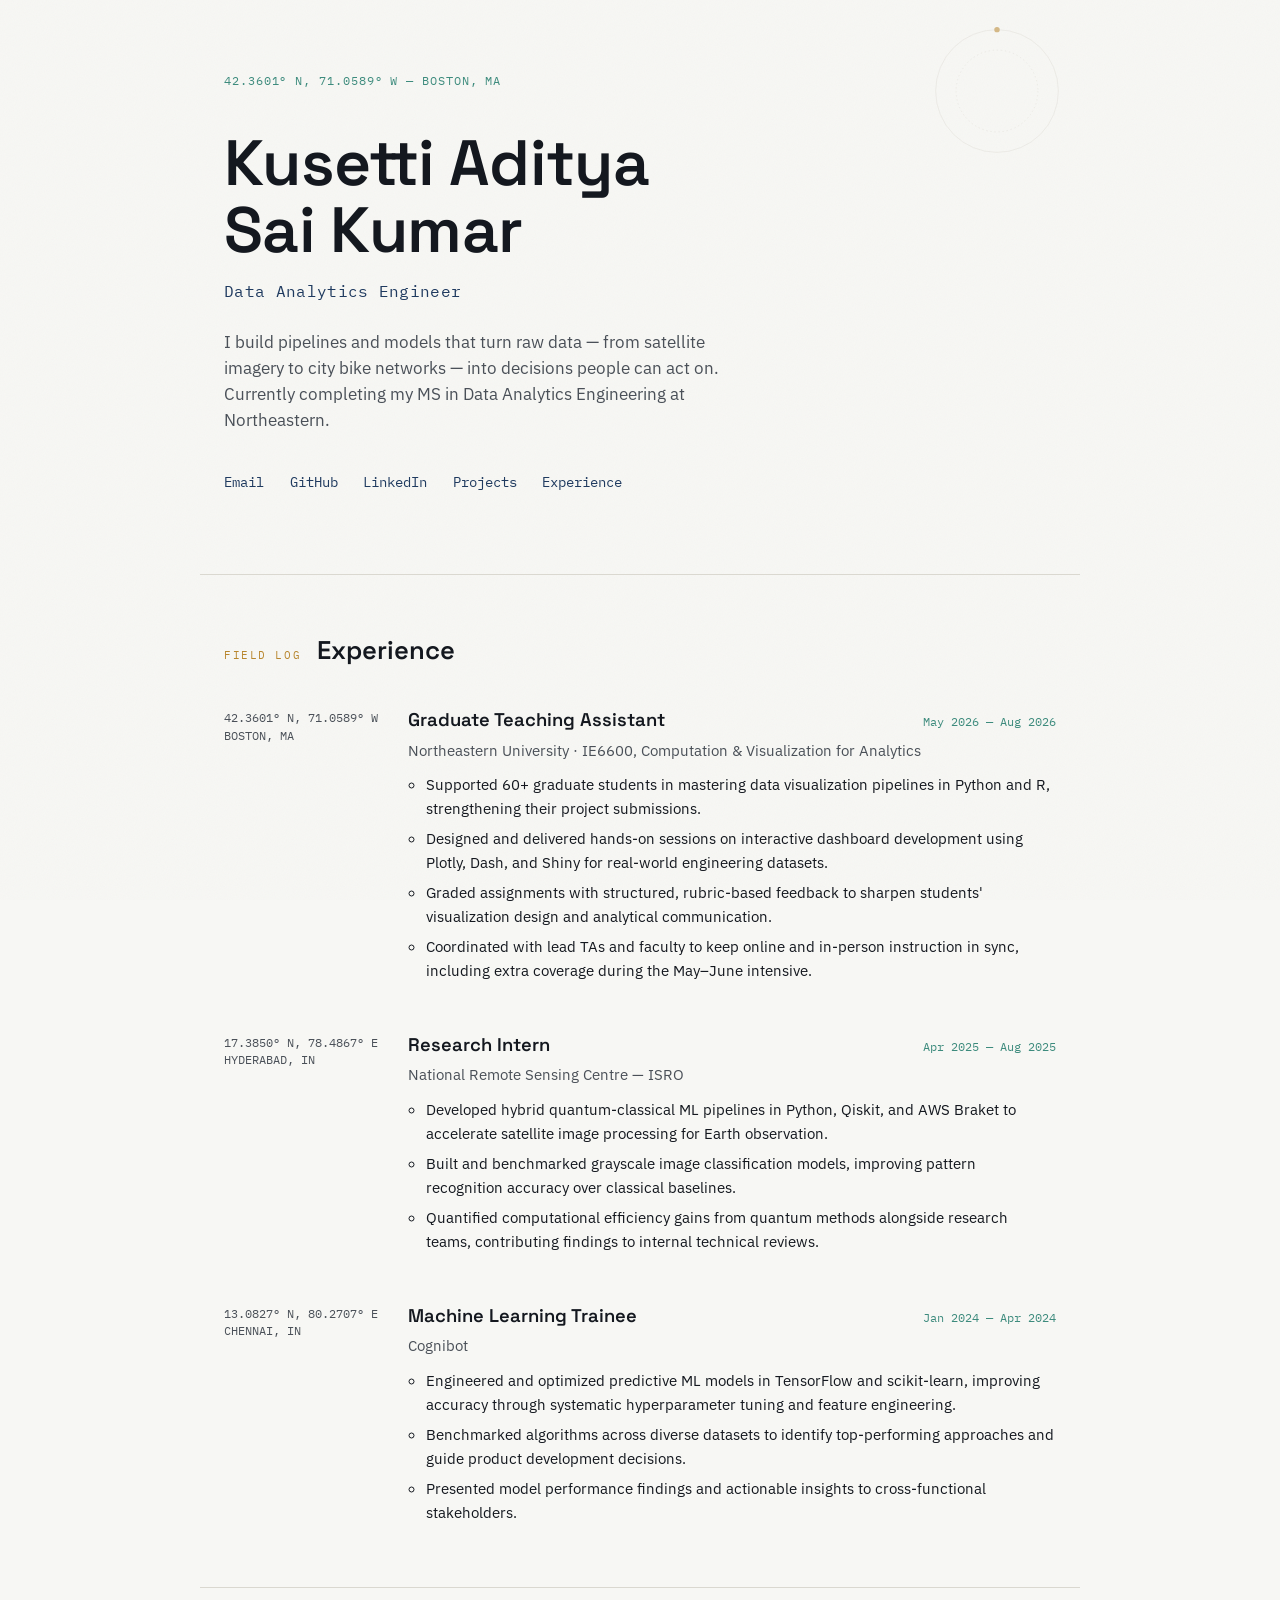
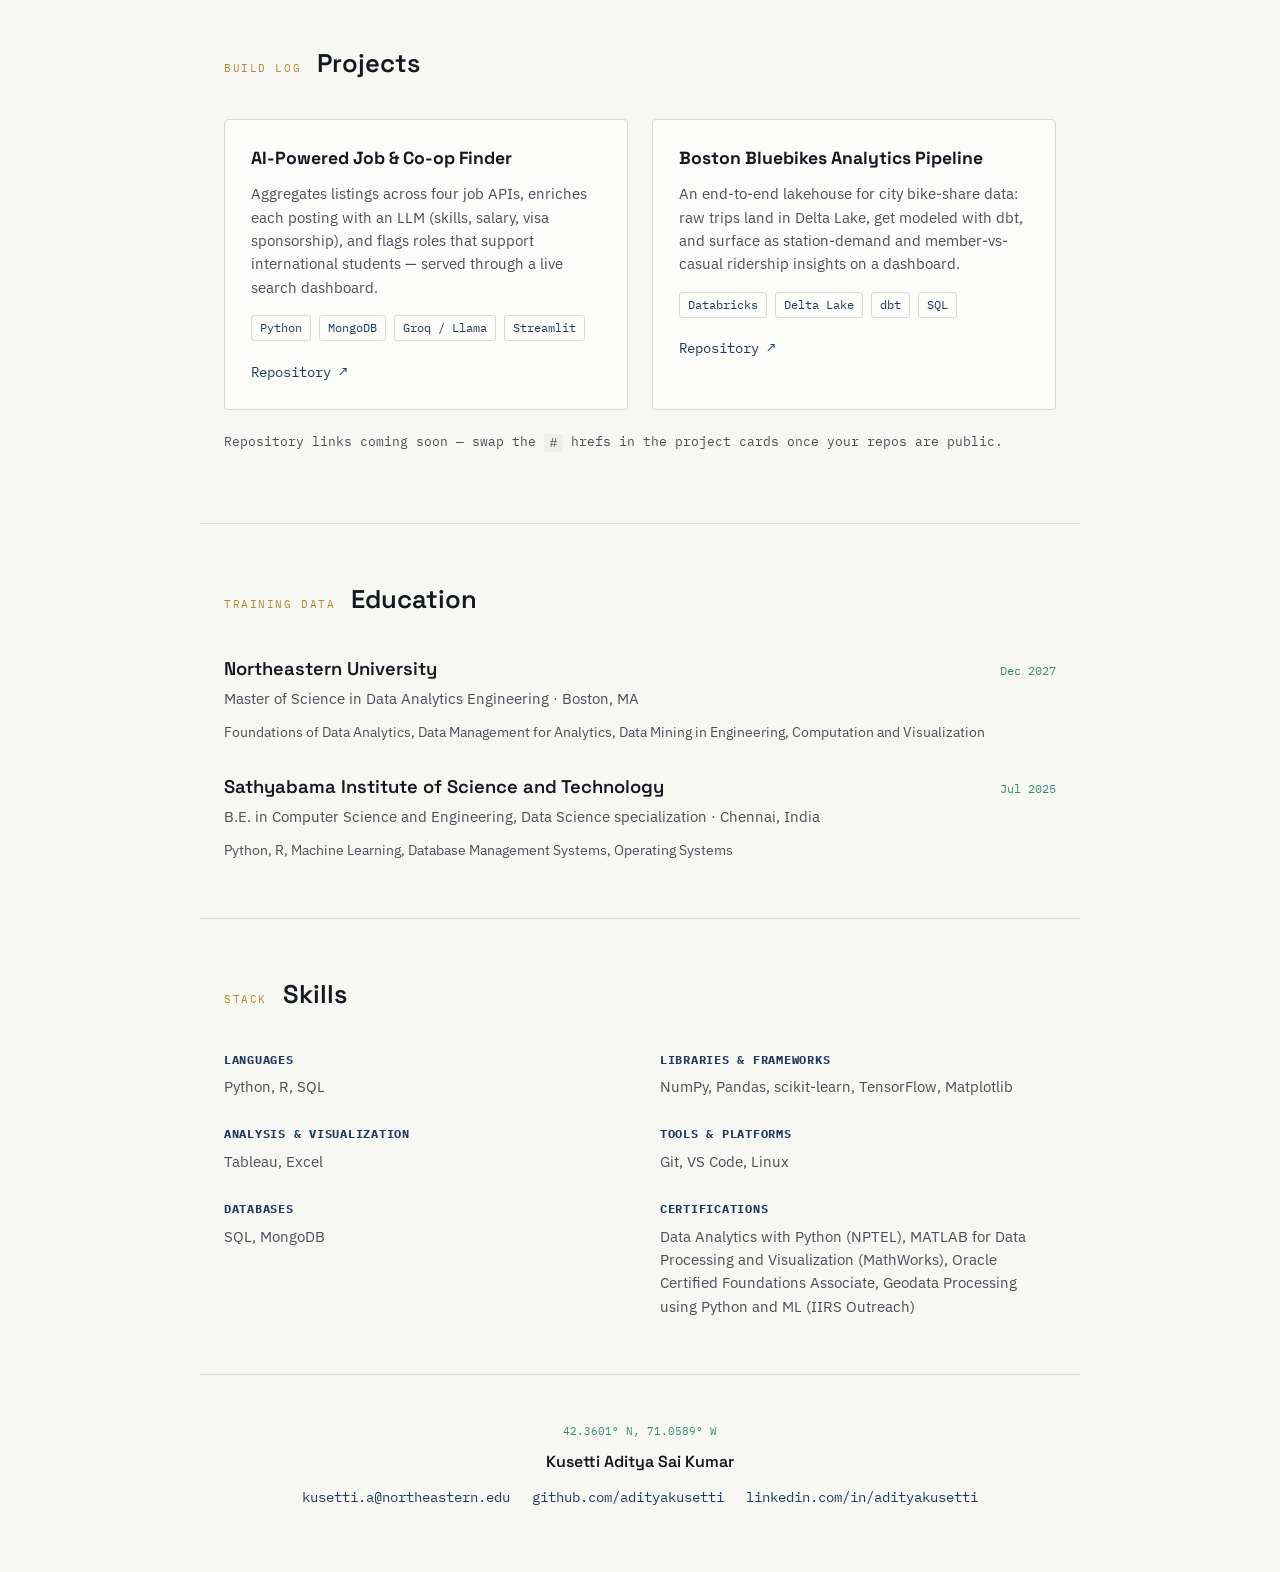
==== index.html @ 2a580f8a "Add files via upload" ====
<!DOCTYPE html>
<html lang="en">
<head>
<meta charset="UTF-8">
<meta name="viewport" content="width=device-width, initial-scale=1.0">
<title>Kusetti Aditya Sai Kumar — Data Analytics Engineer</title>
<meta name="description" content="Portfolio of Kusetti Aditya Sai Kumar, Data Analytics Engineer — projects, experience, and skills.">

<!-- Favicon -->
<link rel="icon" type="image/png" href="favicon.png">
<link rel="icon" href="favicon.ico" sizes="any">

<!-- Social preview (LinkedIn, Slack, iMessage, etc.) -->
<meta property="og:type" content="website">
<meta property="og:title" content="Kusetti Aditya Sai Kumar — Data Analytics Engineer">
<meta property="og:description" content="Portfolio — projects, experience, and skills in data analytics engineering.">
<meta property="og:image" content="https://kusettiaditya.me/og-image.png">
<meta property="og:url" content="https://kusettiaditya.me/">
<meta name="twitter:card" content="summary_large_image">
<meta name="twitter:title" content="Kusetti Aditya Sai Kumar — Data Analytics Engineer">
<meta name="twitter:description" content="Portfolio — projects, experience, and skills in data analytics engineering.">
<meta name="twitter:image" content="https://kusettiaditya.me/og-image.png">

<link rel="preconnect" href="https://fonts.googleapis.com">
<link rel="preconnect" href="https://fonts.gstatic.com" crossorigin>
<link href="https://fonts.googleapis.com/css2?family=Space+Grotesk:wght@400;500;600;700&family=IBM+Plex+Sans:wght@400;500;600&family=IBM+Plex+Mono:wght@400;500&display=swap" rel="stylesheet">
<link rel="stylesheet" href="style.css">
</head>
<body>

<div class="grain"></div>

<header class="hero">
  <div class="hero-coord">42.3601° N, 71.0589° W — BOSTON, MA</div>
  <svg class="orbit" viewBox="0 0 220 220" aria-hidden="true">
    <circle class="orbit-ring" cx="110" cy="110" r="90"></circle>
    <circle class="orbit-ring orbit-ring--inner" cx="110" cy="110" r="60"></circle>
    <circle class="orbit-dot" cx="110" cy="20" r="4"></circle>
  </svg>
  <h1 class="hero-name">Kusetti Aditya<br>Sai Kumar</h1>
  <p class="hero-role">Data Analytics Engineer</p>
  <p class="hero-bio">I build pipelines and models that turn raw data — from satellite imagery to city bike networks — into decisions people can act on. Currently completing my MS in Data Analytics Engineering at Northeastern.</p>
  <nav class="hero-links">
    <a href="mailto:kusetti.a@northeastern.edu">Email</a>
    <a href="https://github.com/adityakusetti" target="_blank" rel="noopener">GitHub</a>
    <a href="https://www.linkedin.com/in/adityakusetti/" target="_blank" rel="noopener">LinkedIn</a>
    <a href="#projects">Projects</a>
    <a href="#experience">Experience</a>
  </nav>
</header>

<main>

  <section id="experience" class="section">
    <div class="section-head">
      <span class="section-eyebrow">FIELD LOG</span>
      <h2 class="section-title">Experience</h2>
    </div>

    <ol class="timeline">

      <li class="entry">
        <div class="entry-coord">42.3601° N, 71.0589° W<br>BOSTON, MA</div>
        <div class="entry-body">
          <div class="entry-top">
            <h3>Graduate Teaching Assistant</h3>
            <span class="entry-date">May 2026 — Aug 2026</span>
          </div>
          <p class="entry-org">Northeastern University · IE6600, Computation &amp; Visualization for Analytics</p>
          <ul>
            <li>Supported 60+ graduate students in mastering data visualization pipelines in Python and R, strengthening their project submissions.</li>
            <li>Designed and delivered hands-on sessions on interactive dashboard development using Plotly, Dash, and Shiny for real-world engineering datasets.</li>
            <li>Graded assignments with structured, rubric-based feedback to sharpen students' visualization design and analytical communication.</li>
            <li>Coordinated with lead TAs and faculty to keep online and in-person instruction in sync, including extra coverage during the May–June intensive.</li>
          </ul>
        </div>
      </li>

      <li class="entry">
        <div class="entry-coord">17.3850° N, 78.4867° E<br>HYDERABAD, IN</div>
        <div class="entry-body">
          <div class="entry-top">
            <h3>Research Intern</h3>
            <span class="entry-date">Apr 2025 — Aug 2025</span>
          </div>
          <p class="entry-org">National Remote Sensing Centre — ISRO</p>
          <ul>
            <li>Developed hybrid quantum-classical ML pipelines in Python, Qiskit, and AWS Braket to accelerate satellite image processing for Earth observation.</li>
            <li>Built and benchmarked grayscale image classification models, improving pattern recognition accuracy over classical baselines.</li>
            <li>Quantified computational efficiency gains from quantum methods alongside research teams, contributing findings to internal technical reviews.</li>
          </ul>
        </div>
      </li>

      <li class="entry">
        <div class="entry-coord">13.0827° N, 80.2707° E<br>CHENNAI, IN</div>
        <div class="entry-body">
          <div class="entry-top">
            <h3>Machine Learning Trainee</h3>
            <span class="entry-date">Jan 2024 — Apr 2024</span>
          </div>
          <p class="entry-org">Cognibot</p>
          <ul>
            <li>Engineered and optimized predictive ML models in TensorFlow and scikit-learn, improving accuracy through systematic hyperparameter tuning and feature engineering.</li>
            <li>Benchmarked algorithms across diverse datasets to identify top-performing approaches and guide product development decisions.</li>
            <li>Presented model performance findings and actionable insights to cross-functional stakeholders.</li>
          </ul>
        </div>
      </li>

    </ol>
  </section>

  <section id="projects" class="section">
    <div class="section-head">
      <span class="section-eyebrow">BUILD LOG</span>
      <h2 class="section-title">Projects</h2>
    </div>

    <div class="project-grid">

      <article class="project-card">
        <h3>AI-Powered Job &amp; Co-op Finder</h3>
        <p>Aggregates listings across four job APIs, enriches each posting with an LLM (skills, salary, visa sponsorship), and flags roles that support international students — served through a live search dashboard.</p>
        <ul class="tech-list">
          <li>Python</li><li>MongoDB</li><li>Groq / Llama</li><li>Streamlit</li>
        </ul>
        <div class="project-links">
          <a href="#" class="project-link">Repository ↗</a>
        </div>
      </article>

      <article class="project-card">
        <h3>Boston Bluebikes Analytics Pipeline</h3>
        <p>An end-to-end lakehouse for city bike-share data: raw trips land in Delta Lake, get modeled with dbt, and surface as station-demand and member-vs-casual ridership insights on a dashboard.</p>
        <ul class="tech-list">
          <li>Databricks</li><li>Delta Lake</li><li>dbt</li><li>SQL</li>
        </ul>
        <div class="project-links">
          <a href="#" class="project-link">Repository ↗</a>
        </div>
      </article>

    </div>
    <p class="project-note">Repository links coming soon — swap the <code>#</code> hrefs in the project cards once your repos are public.</p>
  </section>

  <section id="education" class="section">
    <div class="section-head">
      <span class="section-eyebrow">TRAINING DATA</span>
      <h2 class="section-title">Education</h2>
    </div>

    <ul class="edu-list">
      <li class="edu-entry">
        <div class="entry-top">
          <h3>Northeastern University</h3>
          <span class="entry-date">Dec 2027</span>
        </div>
        <p class="entry-org">Master of Science in Data Analytics Engineering · Boston, MA</p>
        <p class="edu-courses">Foundations of Data Analytics, Data Management for Analytics, Data Mining in Engineering, Computation and Visualization</p>
      </li>
      <li class="edu-entry">
        <div class="entry-top">
          <h3>Sathyabama Institute of Science and Technology</h3>
          <span class="entry-date">Jul 2025</span>
        </div>
        <p class="entry-org">B.E. in Computer Science and Engineering, Data Science specialization · Chennai, India</p>
        <p class="edu-courses">Python, R, Machine Learning, Database Management Systems, Operating Systems</p>
      </li>
    </ul>
  </section>

  <section id="skills" class="section">
    <div class="section-head">
      <span class="section-eyebrow">STACK</span>
      <h2 class="section-title">Skills</h2>
    </div>

    <div class="skill-groups">
      <div class="skill-group">
        <h3>Languages</h3>
        <p>Python, R, SQL</p>
      </div>
      <div class="skill-group">
        <h3>Libraries &amp; Frameworks</h3>
        <p>NumPy, Pandas, scikit-learn, TensorFlow, Matplotlib</p>
      </div>
      <div class="skill-group">
        <h3>Analysis &amp; Visualization</h3>
        <p>Tableau, Excel</p>
      </div>
      <div class="skill-group">
        <h3>Tools &amp; Platforms</h3>
        <p>Git, VS Code, Linux</p>
      </div>
      <div class="skill-group">
        <h3>Databases</h3>
        <p>SQL, MongoDB</p>
      </div>
      <div class="skill-group">
        <h3>Certifications</h3>
        <p>Data Analytics with Python (NPTEL), MATLAB for Data Processing and Visualization (MathWorks), Oracle Certified Foundations Associate, Geodata Processing using Python and ML (IIRS Outreach)</p>
      </div>
    </div>
  </section>

</main>

<footer class="footer">
  <div class="footer-coord">42.3601° N, 71.0589° W</div>
  <p>Kusetti Aditya Sai Kumar</p>
  <nav class="footer-links">
    <a href="mailto:kusetti.a@northeastern.edu">kusetti.a@northeastern.edu</a>
    <a href="https://github.com/adityakusetti" target="_blank" rel="noopener">github.com/adityakusetti</a>
    <a href="https://www.linkedin.com/in/adityakusetti/" target="_blank" rel="noopener">linkedin.com/in/adityakusetti</a>
  </nav>
</footer>

<script src="script.js"></script>
</body>
</html>
---- style.css ----
:root {
  --paper: #F7F7F4;
  --ink: #14181F;
  --ink-soft: #4A5058;
  --navy: #1F3A5F;
  --signal: #3D8B7D;
  --line: #DAD8D0;
  --marker: #B8862E;
  --max-w: 880px;

  --font-display: 'Space Grotesk', sans-serif;
  --font-body: 'IBM Plex Sans', sans-serif;
  --font-mono: 'IBM Plex Mono', monospace;
}

* { box-sizing: border-box; }

html {
  scroll-behavior: smooth;
}

@media (prefers-reduced-motion: reduce) {
  html { scroll-behavior: auto; }
  *, *::before, *::after {
    animation-duration: 0.001ms !important;
    animation-iteration-count: 1 !important;
    transition-duration: 0.001ms !important;
  }
}

body {
  margin: 0;
  background: var(--paper);
  color: var(--ink);
  font-family: var(--font-body);
  line-height: 1.55;
  -webkit-font-smoothing: antialiased;
}

a {
  color: var(--navy);
  text-decoration: none;
  border-bottom: 1px solid transparent;
  transition: border-color 0.2s ease, color 0.2s ease;
}
a:hover, a:focus-visible {
  border-color: currentColor;
}
a:focus-visible {
  outline: 2px solid var(--signal);
  outline-offset: 3px;
  border-radius: 2px;
}

/* subtle paper grain, purely decorative */
.grain {
  position: fixed;
  inset: 0;
  pointer-events: none;
  z-index: 0;
  opacity: 0.035;
  background-image: url("data:image/svg+xml,%3Csvg xmlns='http://www.w3.org/2000/svg' width='120' height='120'%3E%3Cfilter id='n'%3E%3CfeTurbulence type='fractalNoise' baseFrequency='0.9' numOctaves='2' stitchTiles='stitch'/%3E%3C/filter%3E%3Crect width='100%25' height='100%25' filter='url(%23n)'/%3E%3C/svg%3E");
}

/* ---------- HERO ---------- */

.hero {
  position: relative;
  max-width: var(--max-w);
  margin: 0 auto;
  padding: 4.5rem 1.5rem 5rem;
  z-index: 1;
}

.hero-coord {
  font-family: var(--font-mono);
  font-size: 0.72rem;
  letter-spacing: 0.08em;
  color: var(--signal);
  margin-bottom: 2.5rem;
}

.orbit {
  position: absolute;
  top: 1rem;
  right: 0.5rem;
  width: 150px;
  height: 150px;
  opacity: 0.55;
}
.orbit-ring {
  fill: none;
  stroke: var(--line);
  stroke-width: 1;
}
.orbit-ring--inner {
  stroke: var(--line);
  stroke-dasharray: 2 4;
}
.orbit-dot {
  fill: var(--marker);
  transform-origin: 110px 110px;
  animation: spin 18s linear infinite;
}
@keyframes spin {
  to { transform: rotate(360deg); }
}

.hero-name {
  font-family: var(--font-display);
  font-weight: 600;
  font-size: clamp(2.4rem, 6vw, 4rem);
  line-height: 1.05;
  margin: 0 0 0.9rem;
  max-width: 11ch;
  letter-spacing: -0.01em;
}

.hero-role {
  font-family: var(--font-mono);
  font-size: 1rem;
  color: var(--navy);
  margin: 0 0 1.6rem;
  letter-spacing: 0.02em;
}

.hero-bio {
  max-width: 52ch;
  color: var(--ink-soft);
  font-size: 1.05rem;
  margin: 0 0 2.4rem;
}

.hero-links {
  display: flex;
  flex-wrap: wrap;
  gap: 1.6rem;
  font-family: var(--font-mono);
  font-size: 0.88rem;
}

/* ---------- SECTIONS ---------- */

.section {
  position: relative;
  max-width: var(--max-w);
  margin: 0 auto;
  padding: 3.5rem 1.5rem;
  border-top: 1px solid var(--line);
  z-index: 1;
}

.section-head {
  display: flex;
  align-items: baseline;
  gap: 1rem;
  margin-bottom: 2.2rem;
}

.section-eyebrow {
  font-family: var(--font-mono);
  font-size: 0.7rem;
  letter-spacing: 0.14em;
  color: var(--marker);
}

.section-title {
  font-family: var(--font-display);
  font-size: 1.6rem;
  font-weight: 600;
  margin: 0;
}

/* ---------- TIMELINE / EXPERIENCE ---------- */

.timeline {
  list-style: none;
  margin: 0;
  padding: 0;
  display: flex;
  flex-direction: column;
  gap: 2.6rem;
}

.entry {
  display: grid;
  grid-template-columns: 160px 1fr;
  gap: 1.5rem;
}

.entry-coord {
  font-family: var(--font-mono);
  font-size: 0.72rem;
  color: var(--ink-soft);
  line-height: 1.5;
  padding-top: 0.2rem;
}

.entry-top {
  display: flex;
  justify-content: space-between;
  align-items: baseline;
  gap: 1rem;
  flex-wrap: wrap;
}

.entry-body h3, .edu-entry h3 {
  font-family: var(--font-display);
  font-size: 1.15rem;
  font-weight: 600;
  margin: 0;
}

.entry-date {
  font-family: var(--font-mono);
  font-size: 0.78rem;
  color: var(--signal);
  white-space: nowrap;
}

.entry-org {
  color: var(--ink-soft);
  font-size: 0.95rem;
  margin: 0.25rem 0 0.7rem;
}

.entry-body ul {
  margin: 0;
  padding-left: 1.1rem;
}
.entry-body li {
  margin-bottom: 0.4rem;
  font-size: 0.96rem;
}

/* ---------- PROJECTS ---------- */

.project-grid {
  display: grid;
  grid-template-columns: repeat(2, 1fr);
  gap: 1.5rem;
}

.project-card {
  border: 1px solid var(--line);
  border-radius: 4px;
  padding: 1.6rem;
  background: #FCFCFB;
  transition: border-color 0.2s ease, transform 0.2s ease;
}
.project-card:hover {
  border-color: var(--signal);
  transform: translateY(-2px);
}

.project-card h3 {
  font-family: var(--font-display);
  font-size: 1.1rem;
  margin: 0 0 0.6rem;
}

.project-card p {
  font-size: 0.94rem;
  color: var(--ink-soft);
  margin: 0 0 1rem;
}

.tech-list {
  list-style: none;
  display: flex;
  flex-wrap: wrap;
  gap: 0.5rem;
  padding: 0;
  margin: 0 0 1.1rem;
}
.tech-list li {
  font-family: var(--font-mono);
  font-size: 0.72rem;
  border: 1px solid var(--line);
  border-radius: 3px;
  padding: 0.2rem 0.5rem;
  color: var(--navy);
}

.project-link {
  font-family: var(--font-mono);
  font-size: 0.85rem;
}

.project-note {
  margin-top: 1.4rem;
  font-size: 0.82rem;
  color: var(--ink-soft);
  font-family: var(--font-mono);
}
.project-note code {
  background: #EFEEE8;
  padding: 0.1rem 0.35rem;
  border-radius: 2px;
}

/* ---------- EDUCATION ---------- */

.edu-list {
  list-style: none;
  margin: 0;
  padding: 0;
  display: flex;
  flex-direction: column;
  gap: 1.8rem;
}

.edu-courses {
  font-size: 0.88rem;
  color: var(--ink-soft);
  margin: 0;
}

/* ---------- SKILLS ---------- */

.skill-groups {
  display: grid;
  grid-template-columns: repeat(2, 1fr);
  gap: 1.6rem 2.5rem;
}

.skill-group h3 {
  font-family: var(--font-mono);
  font-size: 0.78rem;
  letter-spacing: 0.06em;
  color: var(--navy);
  margin: 0 0 0.4rem;
  text-transform: uppercase;
}
.skill-group p {
  margin: 0;
  font-size: 0.94rem;
  color: var(--ink-soft);
}

/* ---------- FOOTER ---------- */

.footer {
  max-width: var(--max-w);
  margin: 0 auto;
  padding: 3rem 1.5rem 4rem;
  border-top: 1px solid var(--line);
  text-align: center;
  position: relative;
  z-index: 1;
}

.footer-coord {
  font-family: var(--font-mono);
  font-size: 0.7rem;
  color: var(--signal);
  margin-bottom: 0.6rem;
}

.footer p {
  font-family: var(--font-display);
  font-weight: 600;
  margin: 0 0 0.8rem;
}

.footer-links {
  display: flex;
  justify-content: center;
  flex-wrap: wrap;
  gap: 1.4rem;
  font-family: var(--font-mono);
  font-size: 0.85rem;
}

/* ---------- RESPONSIVE ---------- */

@media (max-width: 640px) {
  .entry {
    grid-template-columns: 1fr;
    gap: 0.5rem;
  }
  .entry-coord {
    padding-top: 0;
  }
  .project-grid, .skill-groups {
    grid-template-columns: 1fr;
  }
  .orbit {
    width: 100px;
    height: 100px;
    top: 0;
    right: 0;
  }
}

/* ---------- SCROLL REVEAL ---------- */

.section {
  opacity: 0;
  transform: translateY(14px);
  transition: opacity 0.6s ease, transform 0.6s ease;
}
.section.in-view {
  opacity: 1;
  transform: translateY(0);
}
.hero {
  opacity: 0;
  animation: reveal 0.7s ease 0.05s forwards;
}
@keyframes reveal {
  to { opacity: 1; }
}
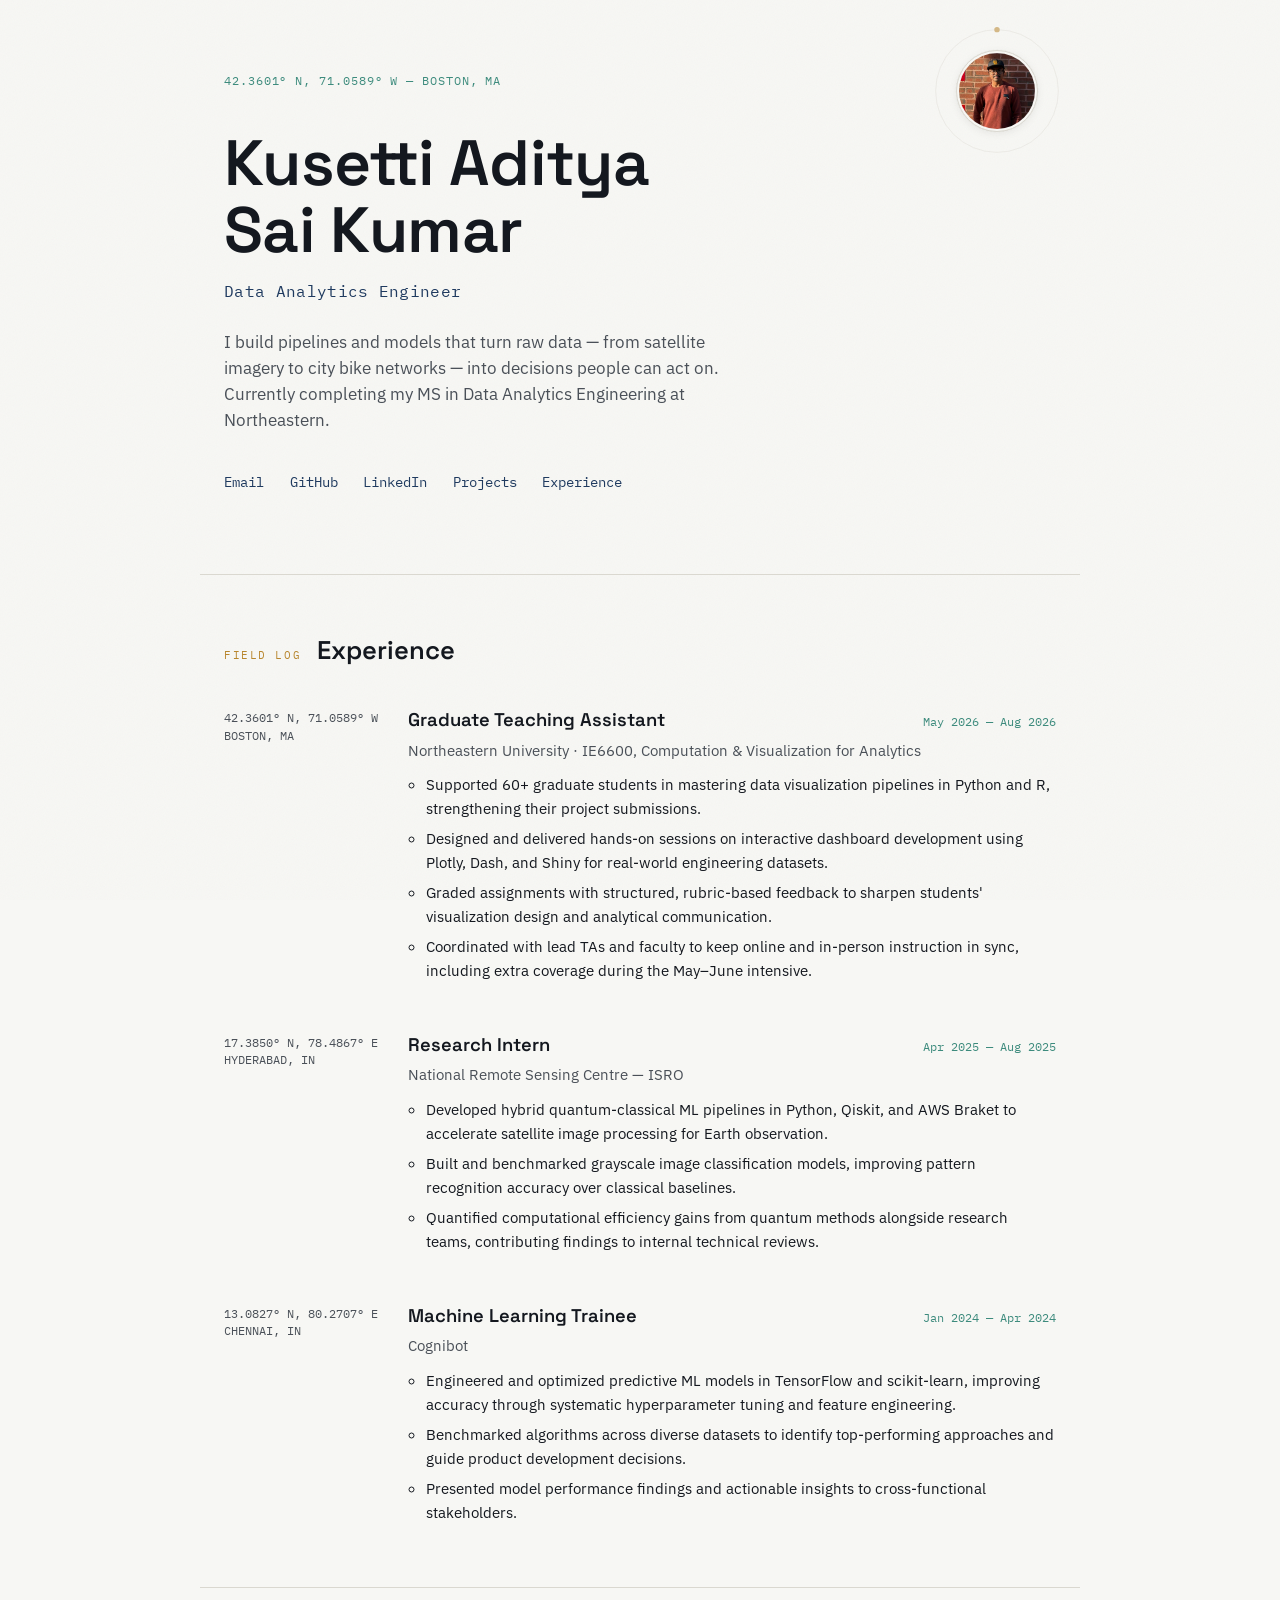
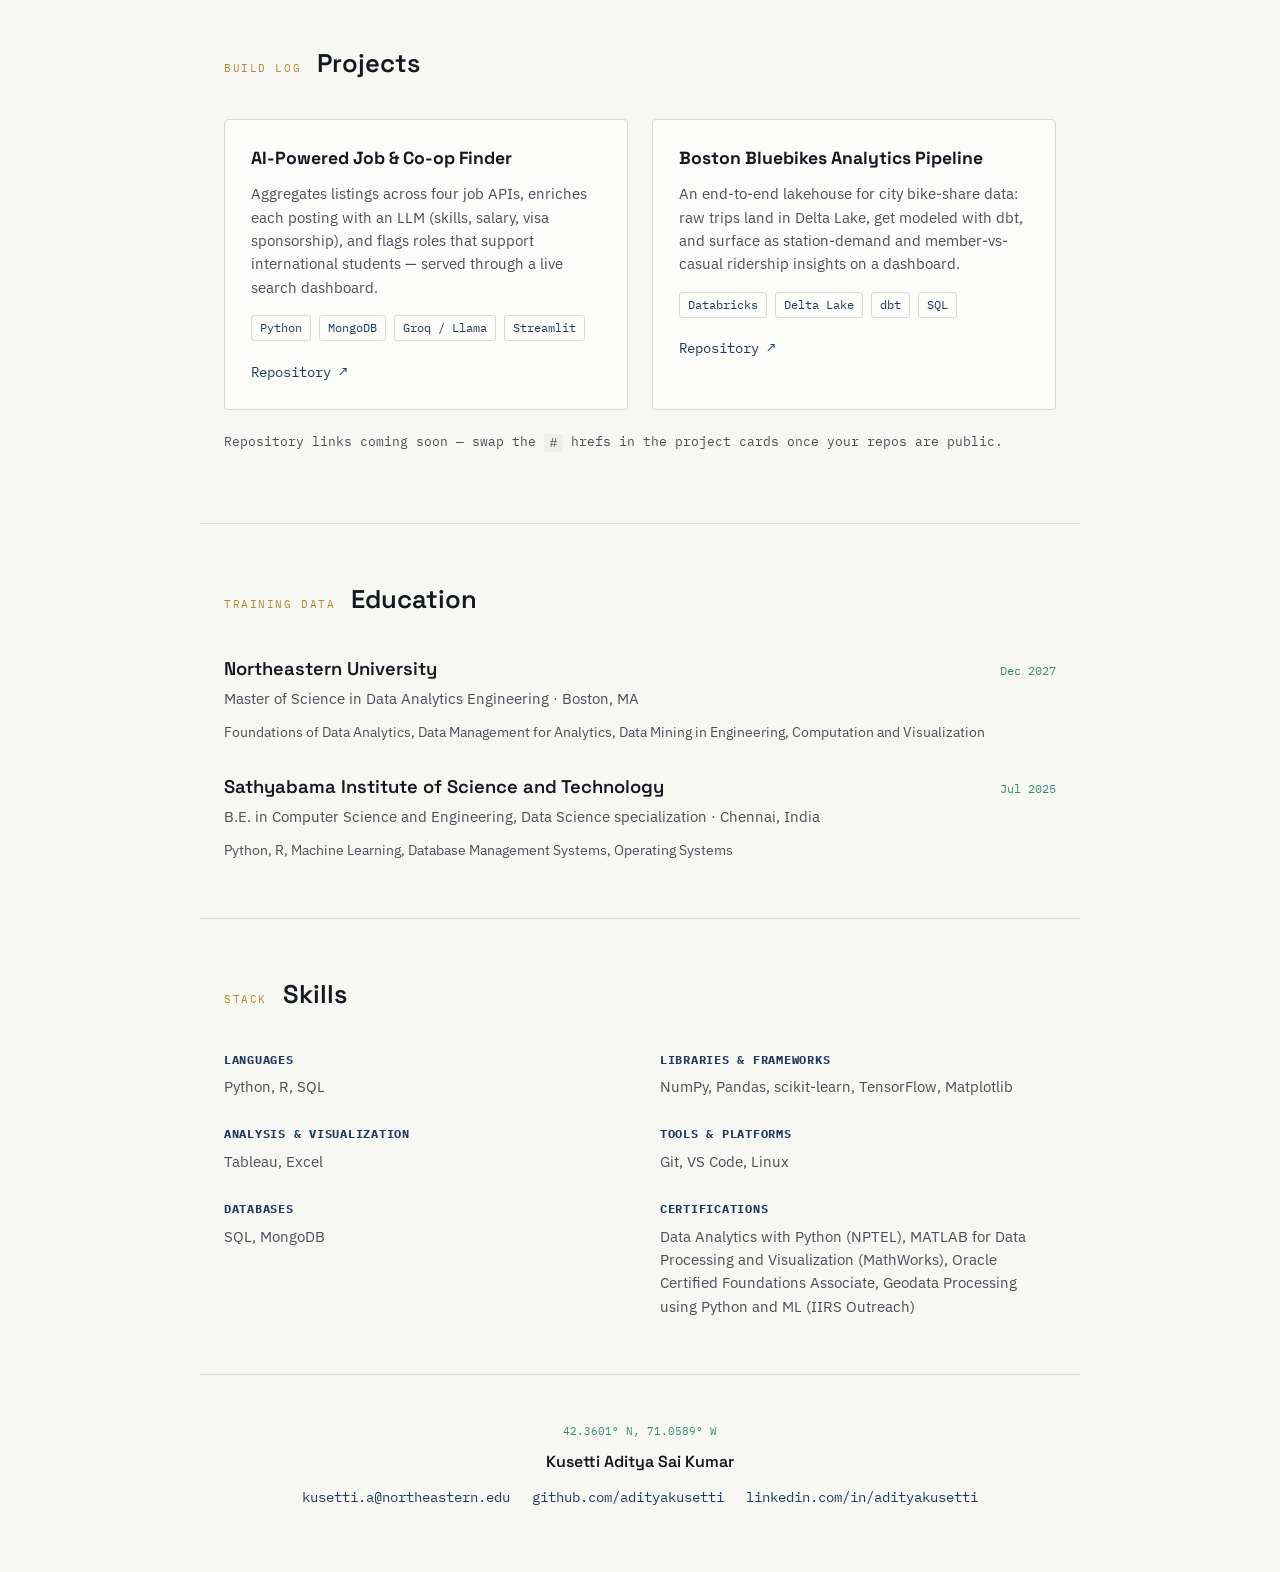
==== commit fb7f739b: "Add files via upload" ====
--- a/index.html
+++ b/index.html
@@ -32,11 +32,14 @@
 
 <header class="hero">
   <div class="hero-coord">42.3601° N, 71.0589° W — BOSTON, MA</div>
-  <svg class="orbit" viewBox="0 0 220 220" aria-hidden="true">
-    <circle class="orbit-ring" cx="110" cy="110" r="90"></circle>
-    <circle class="orbit-ring orbit-ring--inner" cx="110" cy="110" r="60"></circle>
-    <circle class="orbit-dot" cx="110" cy="20" r="4"></circle>
-  </svg>
+  <div class="orbit-wrap">
+    <svg class="orbit" viewBox="0 0 220 220" aria-hidden="true">
+      <circle class="orbit-ring" cx="110" cy="110" r="90"></circle>
+      <circle class="orbit-ring orbit-ring--inner" cx="110" cy="110" r="60"></circle>
+      <circle class="orbit-dot" cx="110" cy="20" r="4"></circle>
+    </svg>
+    <img class="portrait" src="portrait.jpg" alt="Portrait of Kusetti Aditya Sai Kumar">
+  </div>
   <h1 class="hero-name">Kusetti Aditya<br>Sai Kumar</h1>
   <p class="hero-role">Data Analytics Engineer</p>
   <p class="hero-bio">I build pipelines and models that turn raw data — from satellite imagery to city bike networks — into decisions people can act on. Currently completing my MS in Data Analytics Engineering at Northeastern.</p>
--- a/style.css
+++ b/style.css
@@ -55,7 +55,10 @@
 /* subtle paper grain, purely decorative */
 .grain {
   position: fixed;
-  inset: 0;
+  top: 0;
+  right: 0;
+  bottom: 0;
+  left: 0;
   pointer-events: none;
   z-index: 0;
   opacity: 0.035;
@@ -80,12 +83,21 @@
   margin-bottom: 2.5rem;
 }
 
-.orbit {
+.orbit-wrap {
   position: absolute;
   top: 1rem;
   right: 0.5rem;
   width: 150px;
   height: 150px;
+}
+.orbit {
+  position: absolute;
+  top: 0;
+  right: 0;
+  bottom: 0;
+  left: 0;
+  width: 100%;
+  height: 100%;
   opacity: 0.55;
 }
 .orbit-ring {
@@ -104,6 +116,20 @@
 }
 @keyframes spin {
   to { transform: rotate(360deg); }
+}
+
+.portrait {
+  position: absolute;
+  top: 50%;
+  left: 50%;
+  transform: translate(-50%, -50%);
+  width: 80px;
+  height: 80px;
+  border-radius: 50%;
+  object-fit: cover;
+  border: 2px solid var(--paper);
+  outline: 1px solid var(--line);
+  box-shadow: 0 2px 10px rgba(20, 24, 31, 0.08);
 }
 
 .hero-name {
@@ -385,12 +411,16 @@
   .project-grid, .skill-groups {
     grid-template-columns: 1fr;
   }
-  .orbit {
+  .orbit-wrap {
     width: 100px;
     height: 100px;
     top: 0;
     right: 0;
   }
+  .portrait {
+    width: 56px;
+    height: 56px;
+  }
 }
 
 /* ---------- SCROLL REVEAL ---------- */
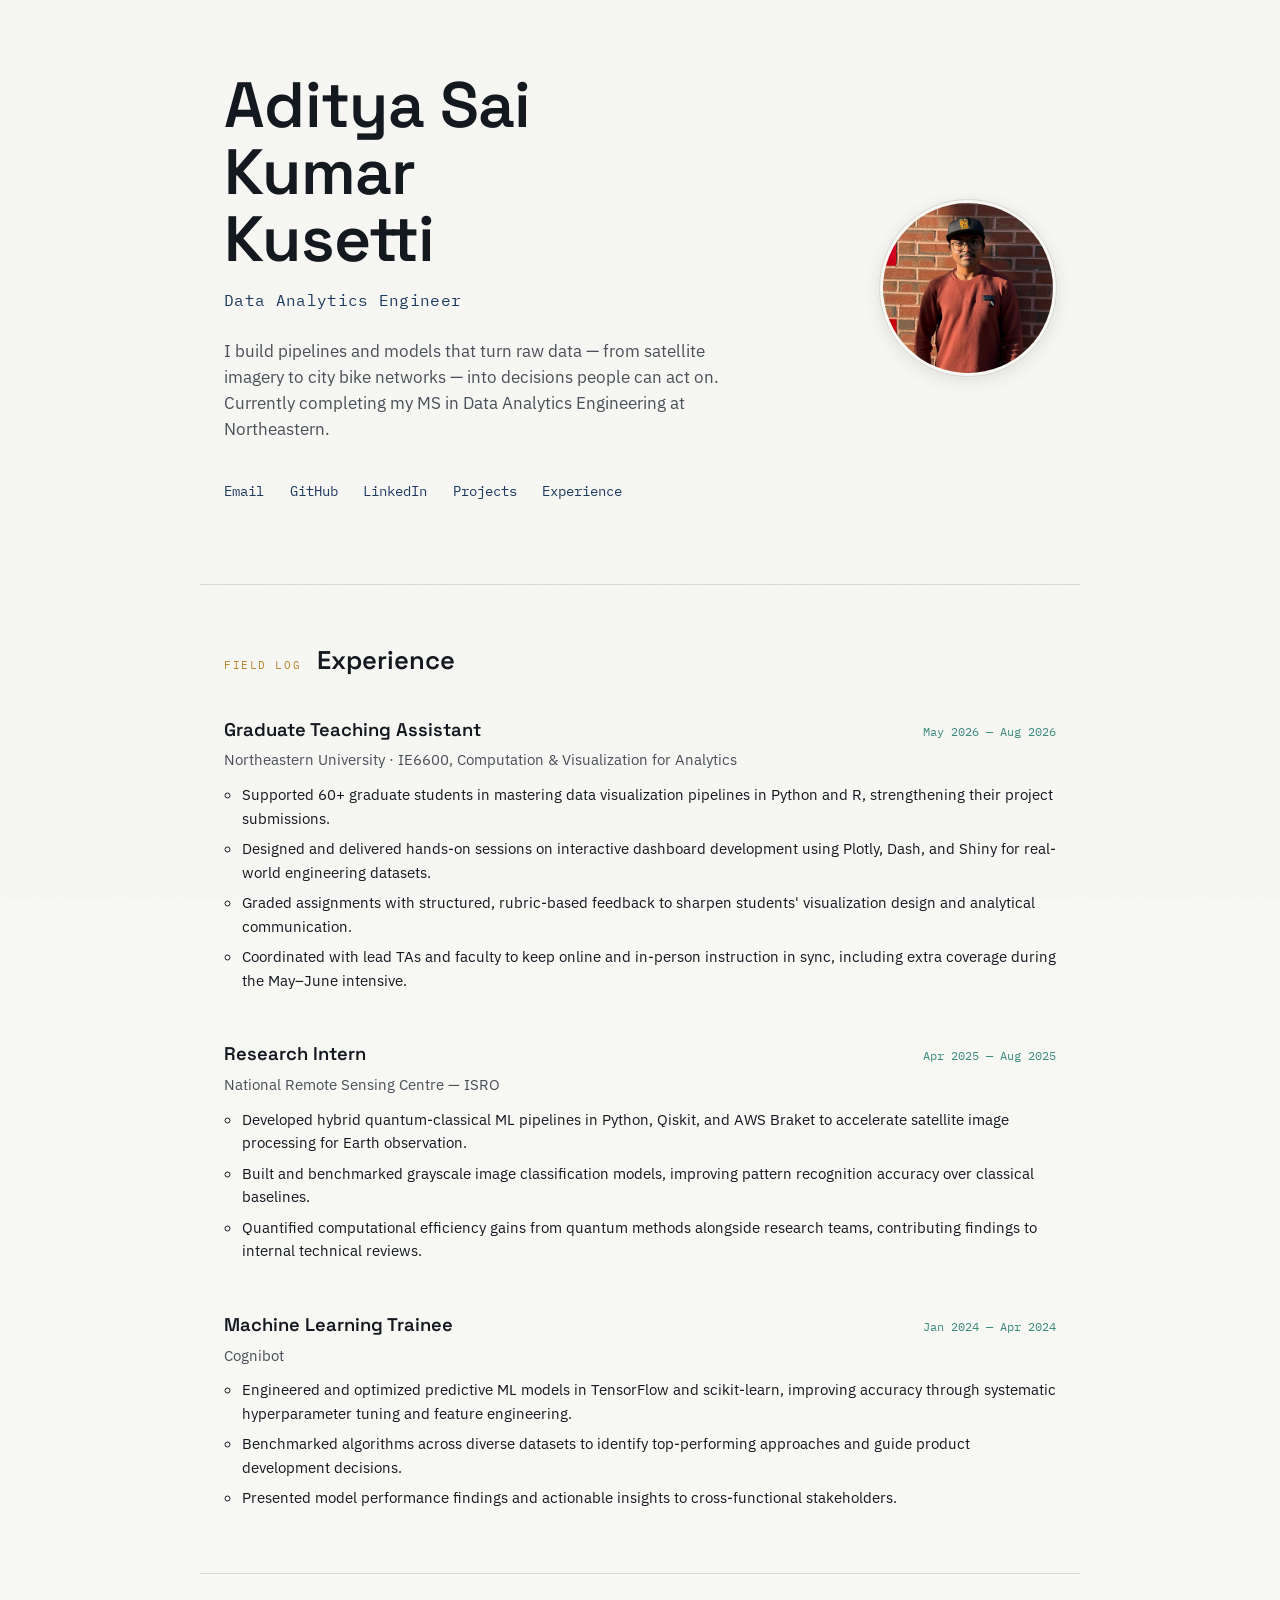
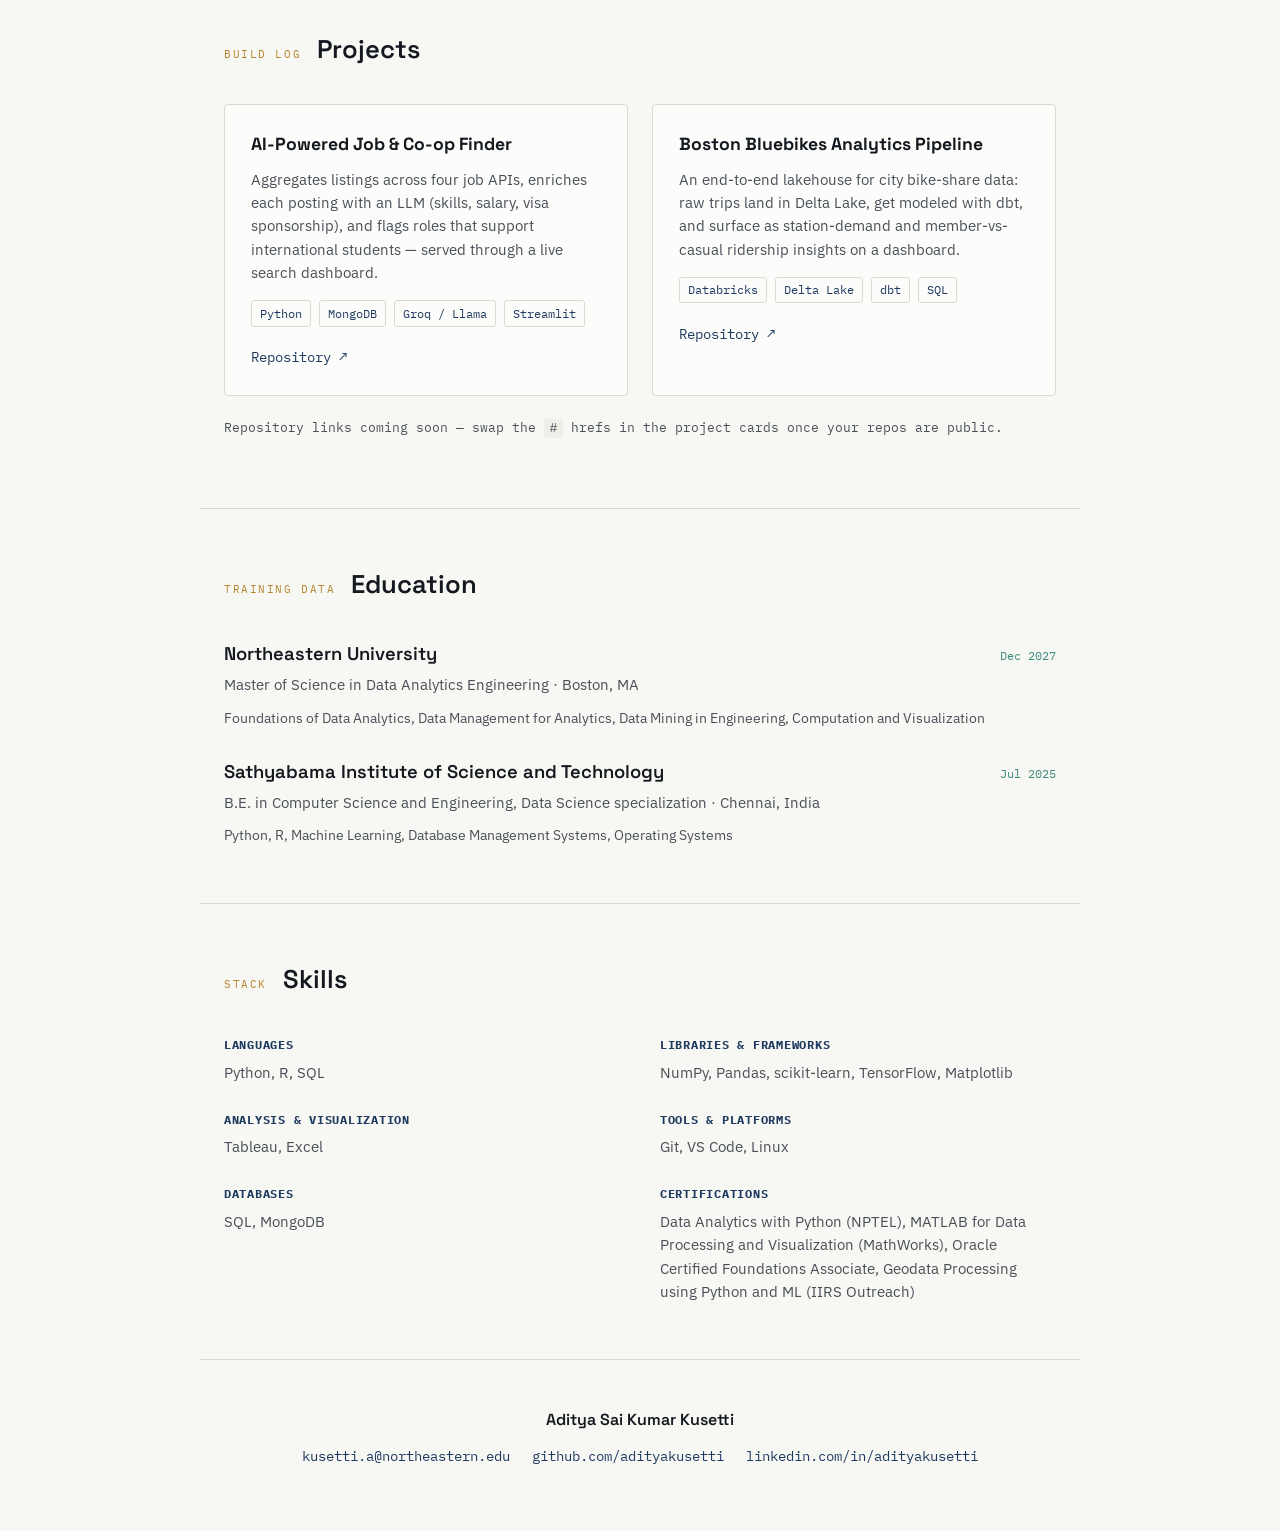
==== commit 5d04a5f1: "Add files via upload" ====
--- a/index.html
+++ b/index.html
@@ -3,8 +3,8 @@
 <head>
 <meta charset="UTF-8">
 <meta name="viewport" content="width=device-width, initial-scale=1.0">
-<title>Kusetti Aditya Sai Kumar — Data Analytics Engineer</title>
-<meta name="description" content="Portfolio of Kusetti Aditya Sai Kumar, Data Analytics Engineer — projects, experience, and skills.">
+<title>Aditya Sai Kumar Kusetti — Data Analytics Engineer</title>
+<meta name="description" content="Portfolio of Aditya Sai Kumar Kusetti, Data Analytics Engineer — projects, experience, and skills.">
 
 <!-- Favicon -->
 <link rel="icon" type="image/png" href="favicon.png">
@@ -12,12 +12,12 @@
 
 <!-- Social preview (LinkedIn, Slack, iMessage, etc.) -->
 <meta property="og:type" content="website">
-<meta property="og:title" content="Kusetti Aditya Sai Kumar — Data Analytics Engineer">
+<meta property="og:title" content="Aditya Sai Kumar Kusetti — Data Analytics Engineer">
 <meta property="og:description" content="Portfolio — projects, experience, and skills in data analytics engineering.">
 <meta property="og:image" content="https://kusettiaditya.me/og-image.png">
 <meta property="og:url" content="https://kusettiaditya.me/">
 <meta name="twitter:card" content="summary_large_image">
-<meta name="twitter:title" content="Kusetti Aditya Sai Kumar — Data Analytics Engineer">
+<meta name="twitter:title" content="Aditya Sai Kumar Kusetti — Data Analytics Engineer">
 <meta name="twitter:description" content="Portfolio — projects, experience, and skills in data analytics engineering.">
 <meta name="twitter:image" content="https://kusettiaditya.me/og-image.png">
 
@@ -31,25 +31,19 @@
 <div class="grain"></div>
 
 <header class="hero">
-  <div class="hero-coord">42.3601° N, 71.0589° W — BOSTON, MA</div>
-  <div class="orbit-wrap">
-    <svg class="orbit" viewBox="0 0 220 220" aria-hidden="true">
-      <circle class="orbit-ring" cx="110" cy="110" r="90"></circle>
-      <circle class="orbit-ring orbit-ring--inner" cx="110" cy="110" r="60"></circle>
-      <circle class="orbit-dot" cx="110" cy="20" r="4"></circle>
-    </svg>
-    <img class="portrait" src="portrait.jpg" alt="Portrait of Kusetti Aditya Sai Kumar">
+  <div class="hero-text">
+    <h1 class="hero-name">Aditya Sai Kumar<br>Kusetti</h1>
+    <p class="hero-role">Data Analytics Engineer</p>
+    <p class="hero-bio">I build pipelines and models that turn raw data — from satellite imagery to city bike networks — into decisions people can act on. Currently completing my MS in Data Analytics Engineering at Northeastern.</p>
+    <nav class="hero-links">
+      <a href="mailto:kusetti.a@northeastern.edu">Email</a>
+      <a href="https://github.com/adityakusetti" target="_blank" rel="noopener">GitHub</a>
+      <a href="https://www.linkedin.com/in/adityakusetti/" target="_blank" rel="noopener">LinkedIn</a>
+      <a href="#projects">Projects</a>
+      <a href="#experience">Experience</a>
+    </nav>
   </div>
-  <h1 class="hero-name">Kusetti Aditya<br>Sai Kumar</h1>
-  <p class="hero-role">Data Analytics Engineer</p>
-  <p class="hero-bio">I build pipelines and models that turn raw data — from satellite imagery to city bike networks — into decisions people can act on. Currently completing my MS in Data Analytics Engineering at Northeastern.</p>
-  <nav class="hero-links">
-    <a href="mailto:kusetti.a@northeastern.edu">Email</a>
-    <a href="https://github.com/adityakusetti" target="_blank" rel="noopener">GitHub</a>
-    <a href="https://www.linkedin.com/in/adityakusetti/" target="_blank" rel="noopener">LinkedIn</a>
-    <a href="#projects">Projects</a>
-    <a href="#experience">Experience</a>
-  </nav>
+  <img class="portrait" src="portrait.jpg" alt="Portrait of Aditya Sai Kumar Kusetti">
 </header>
 
 <main>
@@ -63,7 +57,6 @@
     <ol class="timeline">
 
       <li class="entry">
-        <div class="entry-coord">42.3601° N, 71.0589° W<br>BOSTON, MA</div>
         <div class="entry-body">
           <div class="entry-top">
             <h3>Graduate Teaching Assistant</h3>
@@ -80,7 +73,6 @@
       </li>
 
       <li class="entry">
-        <div class="entry-coord">17.3850° N, 78.4867° E<br>HYDERABAD, IN</div>
         <div class="entry-body">
           <div class="entry-top">
             <h3>Research Intern</h3>
@@ -96,7 +88,6 @@
       </li>
 
       <li class="entry">
-        <div class="entry-coord">13.0827° N, 80.2707° E<br>CHENNAI, IN</div>
         <div class="entry-body">
           <div class="entry-top">
             <h3>Machine Learning Trainee</h3>
@@ -211,8 +202,7 @@
 </main>
 
 <footer class="footer">
-  <div class="footer-coord">42.3601° N, 71.0589° W</div>
-  <p>Kusetti Aditya Sai Kumar</p>
+  <p>Aditya Sai Kumar Kusetti</p>
   <nav class="footer-links">
     <a href="mailto:kusetti.a@northeastern.edu">kusetti.a@northeastern.edu</a>
     <a href="https://github.com/adityakusetti" target="_blank" rel="noopener">github.com/adityakusetti</a>
--- a/style.css
+++ b/style.css
@@ -73,63 +73,26 @@
   margin: 0 auto;
   padding: 4.5rem 1.5rem 5rem;
   z-index: 1;
-}
-
-.hero-coord {
-  font-family: var(--font-mono);
-  font-size: 0.72rem;
-  letter-spacing: 0.08em;
-  color: var(--signal);
-  margin-bottom: 2.5rem;
-}
-
-.orbit-wrap {
-  position: absolute;
-  top: 1rem;
-  right: 0.5rem;
-  width: 150px;
-  height: 150px;
-}
-.orbit {
-  position: absolute;
-  top: 0;
-  right: 0;
-  bottom: 0;
-  left: 0;
-  width: 100%;
-  height: 100%;
-  opacity: 0.55;
-}
-.orbit-ring {
-  fill: none;
-  stroke: var(--line);
-  stroke-width: 1;
-}
-.orbit-ring--inner {
-  stroke: var(--line);
-  stroke-dasharray: 2 4;
-}
-.orbit-dot {
-  fill: var(--marker);
-  transform-origin: 110px 110px;
-  animation: spin 18s linear infinite;
-}
-@keyframes spin {
-  to { transform: rotate(360deg); }
+  display: flex;
+  align-items: center;
+  justify-content: space-between;
+  gap: 2.5rem;
+}
+
+.hero-text {
+  flex: 1;
+  min-width: 0;
 }
 
 .portrait {
-  position: absolute;
-  top: 50%;
-  left: 50%;
-  transform: translate(-50%, -50%);
-  width: 80px;
-  height: 80px;
+  flex-shrink: 0;
+  width: 176px;
+  height: 176px;
   border-radius: 50%;
   object-fit: cover;
-  border: 2px solid var(--paper);
+  border: 3px solid var(--paper);
   outline: 1px solid var(--line);
-  box-shadow: 0 2px 10px rgba(20, 24, 31, 0.08);
+  box-shadow: 0 4px 18px rgba(20, 24, 31, 0.10);
 }
 
 .hero-name {
@@ -206,20 +169,6 @@
   display: flex;
   flex-direction: column;
   gap: 2.6rem;
-}
-
-.entry {
-  display: grid;
-  grid-template-columns: 160px 1fr;
-  gap: 1.5rem;
-}
-
-.entry-coord {
-  font-family: var(--font-mono);
-  font-size: 0.72rem;
-  color: var(--ink-soft);
-  line-height: 1.5;
-  padding-top: 0.2rem;
 }
 
 .entry-top {
@@ -376,13 +325,6 @@
   z-index: 1;
 }
 
-.footer-coord {
-  font-family: var(--font-mono);
-  font-size: 0.7rem;
-  color: var(--signal);
-  margin-bottom: 0.6rem;
-}
-
 .footer p {
   font-family: var(--font-display);
   font-weight: 600;
@@ -401,25 +343,24 @@
 /* ---------- RESPONSIVE ---------- */
 
 @media (max-width: 640px) {
-  .entry {
-    grid-template-columns: 1fr;
-    gap: 0.5rem;
-  }
-  .entry-coord {
-    padding-top: 0;
+  .hero {
+    flex-direction: column-reverse;
+    text-align: center;
+    gap: 1.5rem;
+  }
+  .hero-bio {
+    margin-left: auto;
+    margin-right: auto;
+  }
+  .hero-links {
+    justify-content: center;
+  }
+  .portrait {
+    width: 120px;
+    height: 120px;
   }
   .project-grid, .skill-groups {
     grid-template-columns: 1fr;
-  }
-  .orbit-wrap {
-    width: 100px;
-    height: 100px;
-    top: 0;
-    right: 0;
-  }
-  .portrait {
-    width: 56px;
-    height: 56px;
   }
 }
 
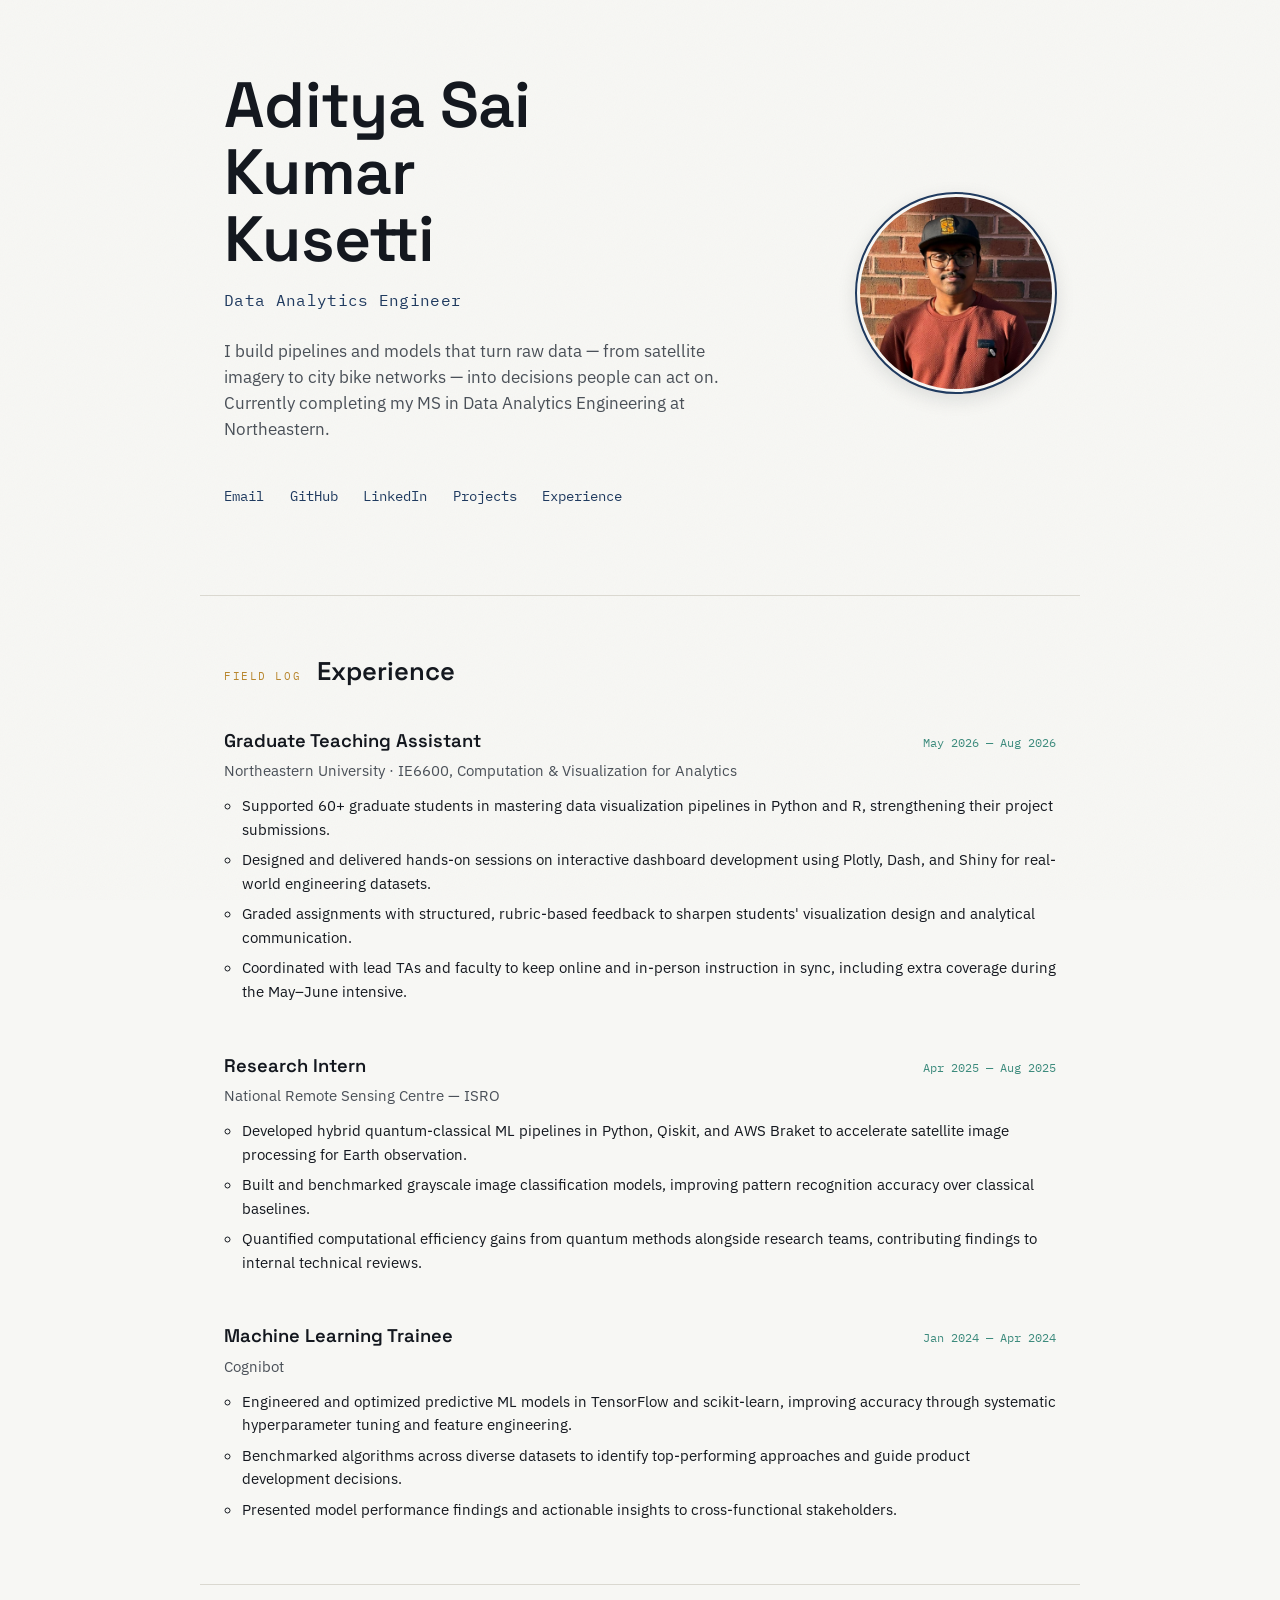
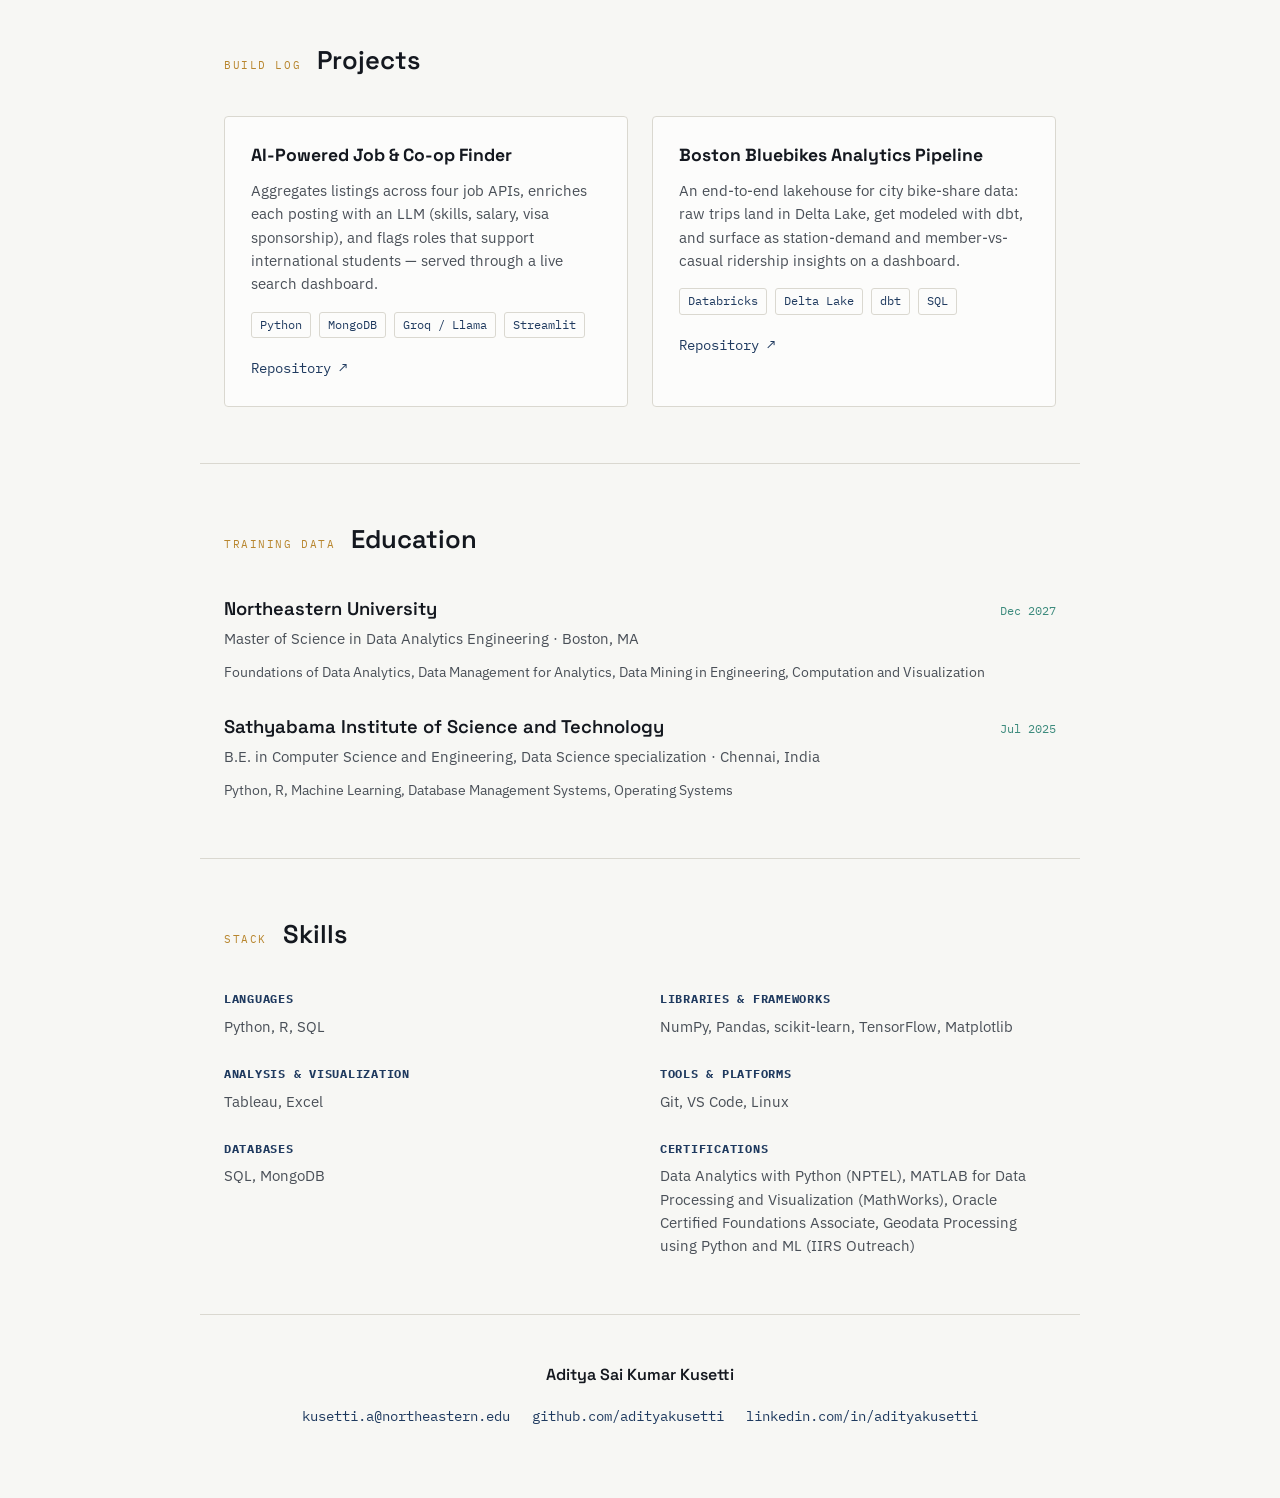
==== commit e7ef0986: "Mobile Update" ====
--- a/index.html
+++ b/index.html
@@ -136,7 +136,6 @@
       </article>
 
     </div>
-    <p class="project-note">Repository links coming soon — swap the <code>#</code> hrefs in the project cards once your repos are public.</p>
   </section>
 
   <section id="education" class="section">
--- a/style.css
+++ b/style.css
@@ -14,6 +14,16 @@
 }
 
 * { box-sizing: border-box; }
+
+html, body {
+  max-width: 100%;
+  overflow-x: hidden;
+}
+
+img {
+  max-width: 100%;
+  height: auto;
+}
 
 html {
   scroll-behavior: smooth;
@@ -86,13 +96,14 @@
 
 .portrait {
   flex-shrink: 0;
-  width: 176px;
-  height: 176px;
+  width: 200px;
+  height: 200px;
   border-radius: 50%;
   object-fit: cover;
-  border: 3px solid var(--paper);
-  outline: 1px solid var(--line);
-  box-shadow: 0 4px 18px rgba(20, 24, 31, 0.10);
+  border: 4px solid var(--paper);
+  outline: 2px solid var(--navy);
+  outline-offset: -1px;
+  box-shadow: 0 6px 20px rgba(20, 24, 31, 0.12);
 }
 
 .hero-name {
@@ -123,9 +134,13 @@
 .hero-links {
   display: flex;
   flex-wrap: wrap;
-  gap: 1.6rem;
+  gap: 0.4rem 1.6rem;
   font-family: var(--font-mono);
   font-size: 0.88rem;
+}
+.hero-links a {
+  padding: 0.35rem 0;
+  display: inline-block;
 }
 
 /* ---------- SECTIONS ---------- */
@@ -260,18 +275,6 @@
 .project-link {
   font-family: var(--font-mono);
   font-size: 0.85rem;
-}
-
-.project-note {
-  margin-top: 1.4rem;
-  font-size: 0.82rem;
-  color: var(--ink-soft);
-  font-family: var(--font-mono);
-}
-.project-note code {
-  background: #EFEEE8;
-  padding: 0.1rem 0.35rem;
-  border-radius: 2px;
 }
 
 /* ---------- EDUCATION ---------- */
@@ -335,9 +338,13 @@
   display: flex;
   justify-content: center;
   flex-wrap: wrap;
-  gap: 1.4rem;
+  gap: 0.4rem 1.4rem;
   font-family: var(--font-mono);
   font-size: 0.85rem;
+}
+.footer-links a {
+  padding: 0.35rem 0;
+  display: inline-block;
 }
 
 /* ---------- RESPONSIVE ---------- */
@@ -345,8 +352,10 @@
 @media (max-width: 640px) {
   .hero {
     flex-direction: column-reverse;
+    align-items: center;
     text-align: center;
     gap: 1.5rem;
+    padding: 3rem 1.25rem 3.5rem;
   }
   .hero-bio {
     margin-left: auto;
@@ -359,8 +368,39 @@
     width: 120px;
     height: 120px;
   }
+  .section {
+    padding: 2.5rem 1.25rem;
+  }
+  .section-head {
+    flex-wrap: wrap;
+    gap: 0.4rem 1rem;
+  }
+  .entry-top {
+    flex-direction: column;
+    align-items: flex-start;
+    gap: 0.2rem;
+  }
+  .entry-date {
+    margin-top: 0.1rem;
+  }
   .project-grid, .skill-groups {
     grid-template-columns: 1fr;
+  }
+}
+
+@media (max-width: 400px) {
+  .hero-name {
+    font-size: 2.1rem;
+  }
+  .hero-bio {
+    font-size: 1rem;
+  }
+  .portrait {
+    width: 96px;
+    height: 96px;
+  }
+  .project-card {
+    padding: 1.2rem;
   }
 }
 
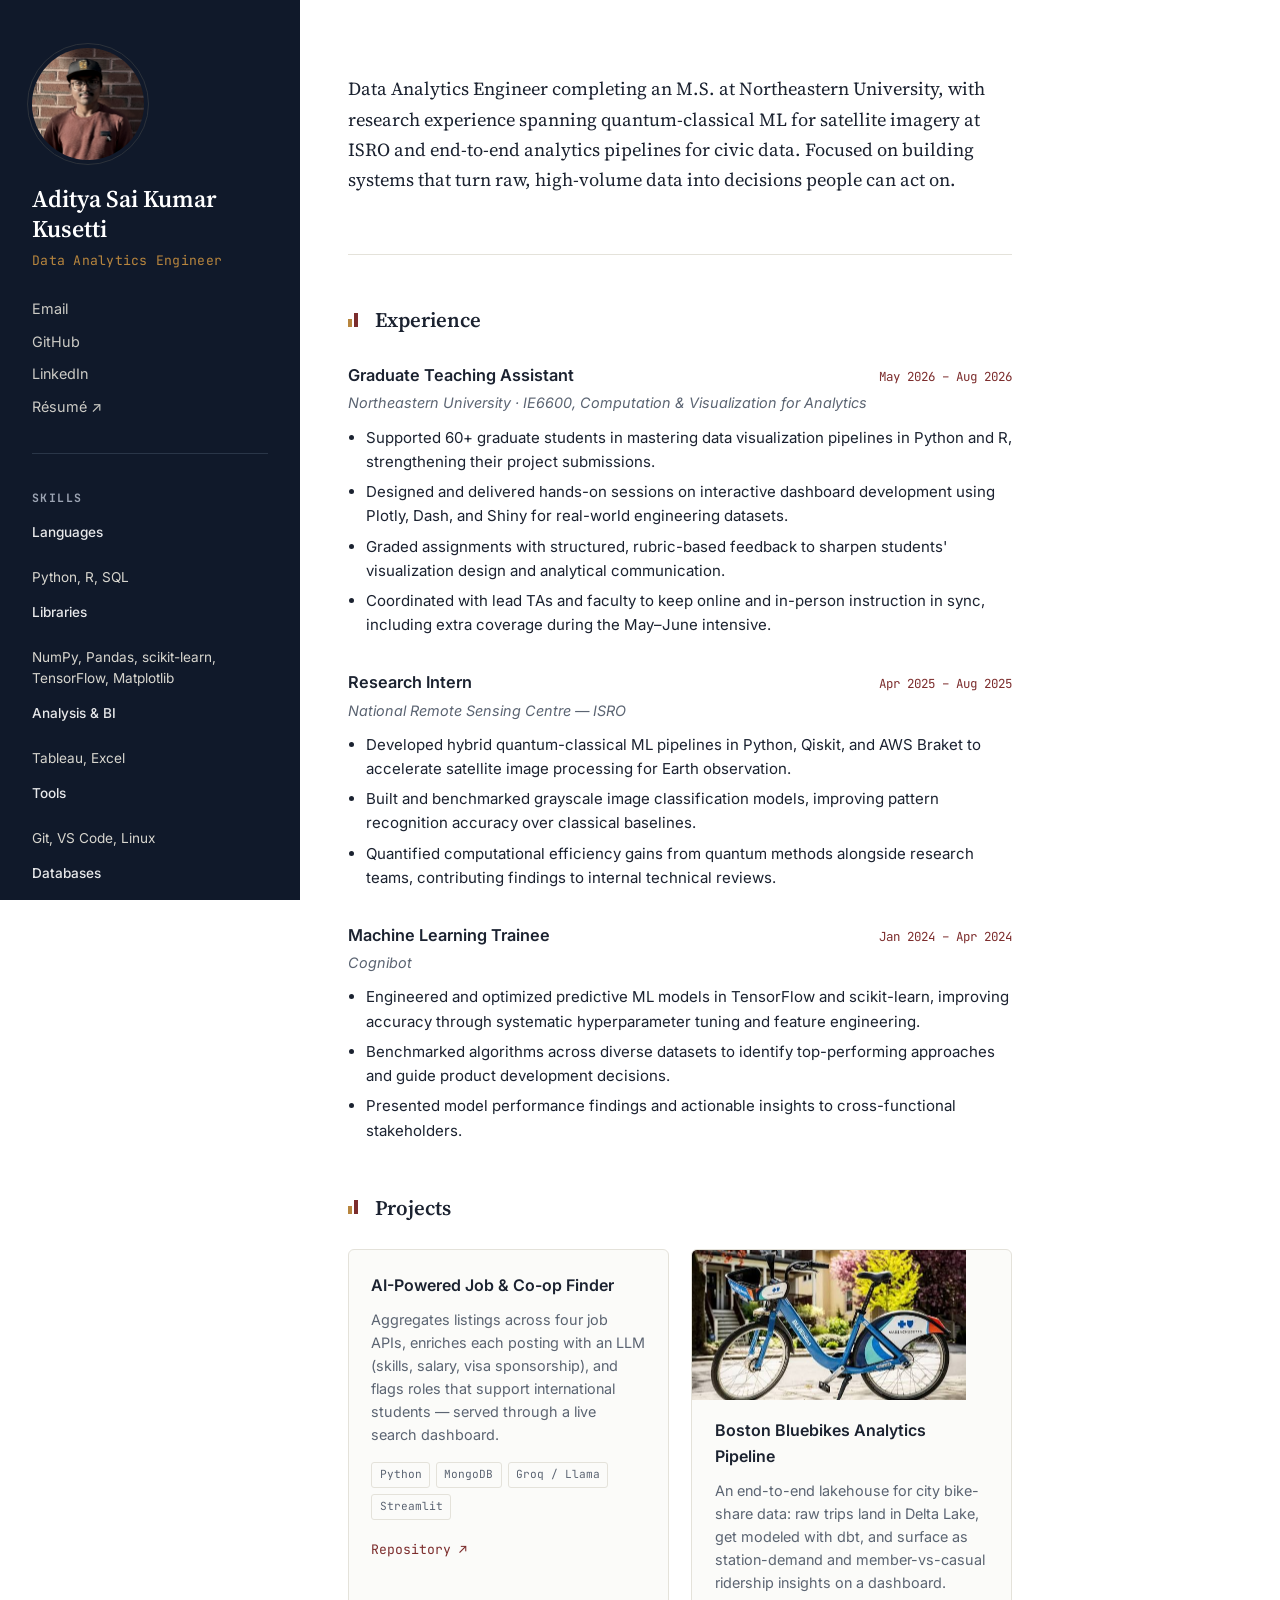
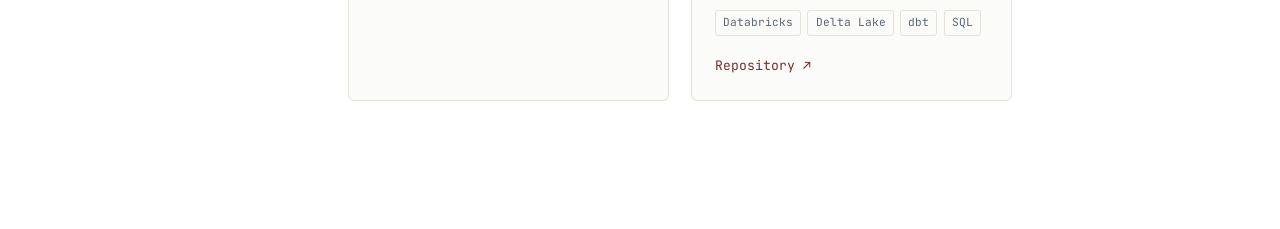
==== commit a5e10bea: "V2" ====
--- a/index.html
+++ b/index.html
@@ -4,210 +4,143 @@
 <meta charset="UTF-8">
 <meta name="viewport" content="width=device-width, initial-scale=1.0">
 <title>Aditya Sai Kumar Kusetti — Data Analytics Engineer</title>
-<meta name="description" content="Portfolio of Aditya Sai Kumar Kusetti, Data Analytics Engineer — projects, experience, and skills.">
+<meta name="description" content="Portfolio of Aditya Sai Kumar Kusetti, Data Analytics Engineer — experience, projects, and skills.">
 
-<!-- Favicon -->
 <link rel="icon" type="image/png" href="favicon.png">
 <link rel="icon" href="favicon.ico" sizes="any">
 
-<!-- Social preview (LinkedIn, Slack, iMessage, etc.) -->
 <meta property="og:type" content="website">
 <meta property="og:title" content="Aditya Sai Kumar Kusetti — Data Analytics Engineer">
-<meta property="og:description" content="Portfolio — projects, experience, and skills in data analytics engineering.">
+<meta property="og:description" content="Portfolio — experience, projects, and skills in data analytics engineering.">
 <meta property="og:image" content="https://kusettiaditya.me/og-image.png">
 <meta property="og:url" content="https://kusettiaditya.me/">
 <meta name="twitter:card" content="summary_large_image">
 <meta name="twitter:title" content="Aditya Sai Kumar Kusetti — Data Analytics Engineer">
-<meta name="twitter:description" content="Portfolio — projects, experience, and skills in data analytics engineering.">
 <meta name="twitter:image" content="https://kusettiaditya.me/og-image.png">
 
 <link rel="preconnect" href="https://fonts.googleapis.com">
 <link rel="preconnect" href="https://fonts.gstatic.com" crossorigin>
-<link href="https://fonts.googleapis.com/css2?family=Space+Grotesk:wght@400;500;600;700&family=IBM+Plex+Sans:wght@400;500;600&family=IBM+Plex+Mono:wght@400;500&display=swap" rel="stylesheet">
+<link href="https://fonts.googleapis.com/css2?family=Source+Serif+4:wght@500;600;700&family=Inter:wght@400;500;600&family=JetBrains+Mono:wght@400;500&display=swap" rel="stylesheet">
 <link rel="stylesheet" href="style.css">
 </head>
 <body>
 
-<div class="grain"></div>
+<div class="page">
 
-<header class="hero">
-  <div class="hero-text">
-    <h1 class="hero-name">Aditya Sai Kumar<br>Kusetti</h1>
-    <p class="hero-role">Data Analytics Engineer</p>
-    <p class="hero-bio">I build pipelines and models that turn raw data — from satellite imagery to city bike networks — into decisions people can act on. Currently completing my MS in Data Analytics Engineering at Northeastern.</p>
-    <nav class="hero-links">
+  <aside class="sidebar">
+    <img class="portrait" src="portrait.jpg" alt="Portrait of Aditya Sai Kumar Kusetti">
+    <h1 class="side-name">Aditya Sai Kumar Kusetti</h1>
+    <p class="side-role">Data Analytics Engineer</p>
+
+    <nav class="side-links">
       <a href="mailto:kusetti.a@northeastern.edu">Email</a>
       <a href="https://github.com/adityakusetti" target="_blank" rel="noopener">GitHub</a>
       <a href="https://www.linkedin.com/in/adityakusetti/" target="_blank" rel="noopener">LinkedIn</a>
-      <a href="#projects">Projects</a>
-      <a href="#experience">Experience</a>
+      <a href="resume.pdf" target="_blank" rel="noopener">Résumé ↗</a>
     </nav>
-  </div>
-  <img class="portrait" src="portrait.jpg" alt="Portrait of Aditya Sai Kumar Kusetti">
-</header>
 
-<main>
-
-  <section id="experience" class="section">
-    <div class="section-head">
-      <span class="section-eyebrow">FIELD LOG</span>
-      <h2 class="section-title">Experience</h2>
+    <div class="side-block">
+      <h2 class="side-heading">Skills</h2>
+      <p class="side-text"><strong>Languages</strong><br>Python, R, SQL</p>
+      <p class="side-text"><strong>Libraries</strong><br>NumPy, Pandas, scikit-learn, TensorFlow, Matplotlib</p>
+      <p class="side-text"><strong>Analysis &amp; BI</strong><br>Tableau, Excel</p>
+      <p class="side-text"><strong>Tools</strong><br>Git, VS Code, Linux</p>
+      <p class="side-text"><strong>Databases</strong><br>SQL, MongoDB</p>
     </div>
 
-    <ol class="timeline">
-
-      <li class="entry">
-        <div class="entry-body">
-          <div class="entry-top">
-            <h3>Graduate Teaching Assistant</h3>
-            <span class="entry-date">May 2026 — Aug 2026</span>
-          </div>
-          <p class="entry-org">Northeastern University · IE6600, Computation &amp; Visualization for Analytics</p>
-          <ul>
-            <li>Supported 60+ graduate students in mastering data visualization pipelines in Python and R, strengthening their project submissions.</li>
-            <li>Designed and delivered hands-on sessions on interactive dashboard development using Plotly, Dash, and Shiny for real-world engineering datasets.</li>
-            <li>Graded assignments with structured, rubric-based feedback to sharpen students' visualization design and analytical communication.</li>
-            <li>Coordinated with lead TAs and faculty to keep online and in-person instruction in sync, including extra coverage during the May–June intensive.</li>
-          </ul>
-        </div>
-      </li>
-
-      <li class="entry">
-        <div class="entry-body">
-          <div class="entry-top">
-            <h3>Research Intern</h3>
-            <span class="entry-date">Apr 2025 — Aug 2025</span>
-          </div>
-          <p class="entry-org">National Remote Sensing Centre — ISRO</p>
-          <ul>
-            <li>Developed hybrid quantum-classical ML pipelines in Python, Qiskit, and AWS Braket to accelerate satellite image processing for Earth observation.</li>
-            <li>Built and benchmarked grayscale image classification models, improving pattern recognition accuracy over classical baselines.</li>
-            <li>Quantified computational efficiency gains from quantum methods alongside research teams, contributing findings to internal technical reviews.</li>
-          </ul>
-        </div>
-      </li>
-
-      <li class="entry">
-        <div class="entry-body">
-          <div class="entry-top">
-            <h3>Machine Learning Trainee</h3>
-            <span class="entry-date">Jan 2024 — Apr 2024</span>
-          </div>
-          <p class="entry-org">Cognibot</p>
-          <ul>
-            <li>Engineered and optimized predictive ML models in TensorFlow and scikit-learn, improving accuracy through systematic hyperparameter tuning and feature engineering.</li>
-            <li>Benchmarked algorithms across diverse datasets to identify top-performing approaches and guide product development decisions.</li>
-            <li>Presented model performance findings and actionable insights to cross-functional stakeholders.</li>
-          </ul>
-        </div>
-      </li>
-
-    </ol>
-  </section>
-
-  <section id="projects" class="section">
-    <div class="section-head">
-      <span class="section-eyebrow">BUILD LOG</span>
-      <h2 class="section-title">Projects</h2>
+    <div class="side-block">
+      <h2 class="side-heading">Education</h2>
+      <p class="side-text"><strong>Northeastern University</strong><br>M.S. Data Analytics Engineering<br><span class="side-date">Dec 2027</span></p>
+      <p class="side-text"><strong>Sathyabama Institute of Science &amp; Technology</strong><br>B.E. Computer Science (Data Science)<br><span class="side-date">Jul 2025</span></p>
     </div>
 
-    <div class="project-grid">
+    <div class="side-block">
+      <h2 class="side-heading">Certifications</h2>
+      <p class="side-text">Data Analytics with Python — NPTEL</p>
+      <p class="side-text">MATLAB for Data Processing — MathWorks</p>
+      <p class="side-text">Oracle Certified Foundations Associate</p>
+      <p class="side-text">Geodata Processing with Python &amp; ML — IIRS</p>
+    </div>
+  </aside>
 
-      <article class="project-card">
-        <h3>AI-Powered Job &amp; Co-op Finder</h3>
-        <p>Aggregates listings across four job APIs, enriches each posting with an LLM (skills, salary, visa sponsorship), and flags roles that support international students — served through a live search dashboard.</p>
-        <ul class="tech-list">
-          <li>Python</li><li>MongoDB</li><li>Groq / Llama</li><li>Streamlit</li>
+  <main class="main">
+
+    <section class="intro">
+      <p>Data Analytics Engineer completing an M.S. at Northeastern University, with research experience spanning quantum-classical ML for satellite imagery at ISRO and end-to-end analytics pipelines for civic data. Focused on building systems that turn raw, high-volume data into decisions people can act on.</p>
+    </section>
+
+    <section id="experience" class="block">
+      <h2 class="block-heading"><span class="signal" aria-hidden="true"></span>Experience</h2>
+
+      <div class="record">
+        <div class="record-top">
+          <h3>Graduate Teaching Assistant</h3>
+          <span class="record-date">May 2026 – Aug 2026</span>
+        </div>
+        <p class="record-org">Northeastern University · IE6600, Computation &amp; Visualization for Analytics</p>
+        <ul>
+          <li>Supported 60+ graduate students in mastering data visualization pipelines in Python and R, strengthening their project submissions.</li>
+          <li>Designed and delivered hands-on sessions on interactive dashboard development using Plotly, Dash, and Shiny for real-world engineering datasets.</li>
+          <li>Graded assignments with structured, rubric-based feedback to sharpen students' visualization design and analytical communication.</li>
+          <li>Coordinated with lead TAs and faculty to keep online and in-person instruction in sync, including extra coverage during the May–June intensive.</li>
         </ul>
-        <div class="project-links">
+      </div>
+
+      <div class="record">
+        <div class="record-top">
+          <h3>Research Intern</h3>
+          <span class="record-date">Apr 2025 – Aug 2025</span>
+        </div>
+        <p class="record-org">National Remote Sensing Centre — ISRO</p>
+        <ul>
+          <li>Developed hybrid quantum-classical ML pipelines in Python, Qiskit, and AWS Braket to accelerate satellite image processing for Earth observation.</li>
+          <li>Built and benchmarked grayscale image classification models, improving pattern recognition accuracy over classical baselines.</li>
+          <li>Quantified computational efficiency gains from quantum methods alongside research teams, contributing findings to internal technical reviews.</li>
+        </ul>
+      </div>
+
+      <div class="record">
+        <div class="record-top">
+          <h3>Machine Learning Trainee</h3>
+          <span class="record-date">Jan 2024 – Apr 2024</span>
+        </div>
+        <p class="record-org">Cognibot</p>
+        <ul>
+          <li>Engineered and optimized predictive ML models in TensorFlow and scikit-learn, improving accuracy through systematic hyperparameter tuning and feature engineering.</li>
+          <li>Benchmarked algorithms across diverse datasets to identify top-performing approaches and guide product development decisions.</li>
+          <li>Presented model performance findings and actionable insights to cross-functional stakeholders.</li>
+        </ul>
+      </div>
+    </section>
+
+    <section id="projects" class="block">
+      <h2 class="block-heading"><span class="signal" aria-hidden="true"></span>Projects</h2>
+
+      <div class="project-grid">
+        <article class="project-card">
+          <h3>AI-Powered Job &amp; Co-op Finder</h3>
+          <p>Aggregates listings across four job APIs, enriches each posting with an LLM (skills, salary, visa sponsorship), and flags roles that support international students — served through a live search dashboard.</p>
+          <ul class="tags">
+            <li>Python</li><li>MongoDB</li><li>Groq / Llama</li><li>Streamlit</li>
+          </ul>
           <a href="#" class="project-link">Repository ↗</a>
-        </div>
-      </article>
+        </article>
 
-      <article class="project-card">
-        <h3>Boston Bluebikes Analytics Pipeline</h3>
-        <p>An end-to-end lakehouse for city bike-share data: raw trips land in Delta Lake, get modeled with dbt, and surface as station-demand and member-vs-casual ridership insights on a dashboard.</p>
-        <ul class="tech-list">
-          <li>Databricks</li><li>Delta Lake</li><li>dbt</li><li>SQL</li>
-        </ul>
-        <div class="project-links">
+        <article class="project-card">
+          <img class="project-image" src="bluebikes.jpg" alt="Bluebikes bike-share bicycle">
+          <h3>Boston Bluebikes Analytics Pipeline</h3>
+          <p>An end-to-end lakehouse for city bike-share data: raw trips land in Delta Lake, get modeled with dbt, and surface as station-demand and member-vs-casual ridership insights on a dashboard.</p>
+          <ul class="tags">
+            <li>Databricks</li><li>Delta Lake</li><li>dbt</li><li>SQL</li>
+          </ul>
           <a href="#" class="project-link">Repository ↗</a>
-        </div>
-      </article>
+        </article>
+      </div>
+    </section>
 
-    </div>
-  </section>
+  </main>
 
-  <section id="education" class="section">
-    <div class="section-head">
-      <span class="section-eyebrow">TRAINING DATA</span>
-      <h2 class="section-title">Education</h2>
-    </div>
-
-    <ul class="edu-list">
-      <li class="edu-entry">
-        <div class="entry-top">
-          <h3>Northeastern University</h3>
-          <span class="entry-date">Dec 2027</span>
-        </div>
-        <p class="entry-org">Master of Science in Data Analytics Engineering · Boston, MA</p>
-        <p class="edu-courses">Foundations of Data Analytics, Data Management for Analytics, Data Mining in Engineering, Computation and Visualization</p>
-      </li>
-      <li class="edu-entry">
-        <div class="entry-top">
-          <h3>Sathyabama Institute of Science and Technology</h3>
-          <span class="entry-date">Jul 2025</span>
-        </div>
-        <p class="entry-org">B.E. in Computer Science and Engineering, Data Science specialization · Chennai, India</p>
-        <p class="edu-courses">Python, R, Machine Learning, Database Management Systems, Operating Systems</p>
-      </li>
-    </ul>
-  </section>
-
-  <section id="skills" class="section">
-    <div class="section-head">
-      <span class="section-eyebrow">STACK</span>
-      <h2 class="section-title">Skills</h2>
-    </div>
-
-    <div class="skill-groups">
-      <div class="skill-group">
-        <h3>Languages</h3>
-        <p>Python, R, SQL</p>
-      </div>
-      <div class="skill-group">
-        <h3>Libraries &amp; Frameworks</h3>
-        <p>NumPy, Pandas, scikit-learn, TensorFlow, Matplotlib</p>
-      </div>
-      <div class="skill-group">
-        <h3>Analysis &amp; Visualization</h3>
-        <p>Tableau, Excel</p>
-      </div>
-      <div class="skill-group">
-        <h3>Tools &amp; Platforms</h3>
-        <p>Git, VS Code, Linux</p>
-      </div>
-      <div class="skill-group">
-        <h3>Databases</h3>
-        <p>SQL, MongoDB</p>
-      </div>
-      <div class="skill-group">
-        <h3>Certifications</h3>
-        <p>Data Analytics with Python (NPTEL), MATLAB for Data Processing and Visualization (MathWorks), Oracle Certified Foundations Associate, Geodata Processing using Python and ML (IIRS Outreach)</p>
-      </div>
-    </div>
-  </section>
-
-</main>
-
-<footer class="footer">
-  <p>Aditya Sai Kumar Kusetti</p>
-  <nav class="footer-links">
-    <a href="mailto:kusetti.a@northeastern.edu">kusetti.a@northeastern.edu</a>
-    <a href="https://github.com/adityakusetti" target="_blank" rel="noopener">github.com/adityakusetti</a>
-    <a href="https://www.linkedin.com/in/adityakusetti/" target="_blank" rel="noopener">linkedin.com/in/adityakusetti</a>
-  </nav>
-</footer>
+</div>
 
 <script src="script.js"></script>
 </body>
--- a/style.css
+++ b/style.css
@@ -1,16 +1,20 @@
 :root {
-  --paper: #F7F7F4;
-  --ink: #14181F;
-  --ink-soft: #4A5058;
-  --navy: #1F3A5F;
-  --signal: #3D8B7D;
-  --line: #DAD8D0;
-  --marker: #B8862E;
-  --max-w: 880px;
-
-  --font-display: 'Space Grotesk', sans-serif;
-  --font-body: 'IBM Plex Sans', sans-serif;
-  --font-mono: 'IBM Plex Mono', monospace;
+  --navy: #10192A;
+  --navy-line: #2A3648;
+  --paper: #FFFFFF;
+  --ink: #1B2230;
+  --ink-soft: #5B6472;
+  --hairline: #E4E2DA;
+  --accent: #7C2D2D;
+  --accent-soft: #B8863E;
+  --side-text: #EDEAE0;
+  --side-muted: #9CA4B3;
+
+  --font-display: 'Source Serif 4', serif;
+  --font-body: 'Inter', sans-serif;
+  --font-mono: 'JetBrains Mono', monospace;
+
+  --sidebar-w: 300px;
 }
 
 * { box-sizing: border-box; }
@@ -20,405 +24,345 @@
   overflow-x: hidden;
 }
 
-img {
-  max-width: 100%;
-  height: auto;
-}
-
-html {
-  scroll-behavior: smooth;
-}
-
-@media (prefers-reduced-motion: reduce) {
-  html { scroll-behavior: auto; }
-  *, *::before, *::after {
-    animation-duration: 0.001ms !important;
-    animation-iteration-count: 1 !important;
-    transition-duration: 0.001ms !important;
-  }
-}
+img { max-width: 100%; height: auto; }
 
 body {
   margin: 0;
   background: var(--paper);
   color: var(--ink);
   font-family: var(--font-body);
+  line-height: 1.6;
+  -webkit-font-smoothing: antialiased;
+}
+
+a {
+  color: inherit;
+  text-decoration: none;
+}
+a:focus-visible {
+  outline: 2px solid var(--accent-soft);
+  outline-offset: 2px;
+  border-radius: 2px;
+}
+
+@media (prefers-reduced-motion: reduce) {
+  *, *::before, *::after {
+    animation-duration: 0.001ms !important;
+    transition-duration: 0.001ms !important;
+  }
+}
+
+.page {
+  display: flex;
+  min-height: 100vh;
+}
+
+/* ---------- SIDEBAR ---------- */
+
+.sidebar {
+  width: var(--sidebar-w);
+  flex-shrink: 0;
+  background: var(--navy);
+  color: var(--side-text);
+  padding: 3rem 2rem;
+  position: sticky;
+  top: 0;
+  height: 100vh;
+  overflow-y: auto;
+}
+
+.portrait {
+  width: 112px;
+  height: 112px;
+  border-radius: 50%;
+  object-fit: cover;
+  filter: grayscale(0.55) contrast(1.05);
+  outline: 1px solid var(--navy-line);
+  outline-offset: 4px;
+  margin-bottom: 1.5rem;
+  display: block;
+}
+
+.side-name {
+  font-family: var(--font-display);
+  font-weight: 600;
+  font-size: 1.5rem;
+  line-height: 1.25;
+  margin: 0 0 0.4rem;
+  color: #FFFFFF;
+}
+
+.side-role {
+  font-family: var(--font-mono);
+  font-size: 0.82rem;
+  color: var(--accent-soft);
+  margin: 0 0 1.6rem;
+  letter-spacing: 0.02em;
+}
+
+.side-links {
+  display: flex;
+  flex-direction: column;
+  gap: 0.6rem;
+  font-size: 0.9rem;
+  margin-bottom: 2.2rem;
+  padding-bottom: 2.2rem;
+  border-bottom: 1px solid var(--navy-line);
+}
+.side-links a {
+  color: var(--side-text);
+  opacity: 0.85;
+  transition: opacity 0.15s ease;
+}
+.side-links a:hover {
+  opacity: 1;
+  color: var(--accent-soft);
+}
+
+.side-block {
+  margin-bottom: 2.2rem;
+}
+.side-block:last-child {
+  margin-bottom: 0;
+}
+
+.side-heading {
+  font-family: var(--font-mono);
+  font-size: 0.72rem;
+  letter-spacing: 0.12em;
+  text-transform: uppercase;
+  color: var(--side-muted);
+  margin: 0 0 0.9rem;
+}
+
+.side-text {
+  font-size: 0.85rem;
   line-height: 1.55;
-  -webkit-font-smoothing: antialiased;
-}
-
-a {
-  color: var(--navy);
-  text-decoration: none;
-  border-bottom: 1px solid transparent;
-  transition: border-color 0.2s ease, color 0.2s ease;
-}
-a:hover, a:focus-visible {
-  border-color: currentColor;
-}
-a:focus-visible {
-  outline: 2px solid var(--signal);
-  outline-offset: 3px;
-  border-radius: 2px;
-}
-
-/* subtle paper grain, purely decorative */
-.grain {
-  position: fixed;
-  top: 0;
-  right: 0;
-  bottom: 0;
-  left: 0;
-  pointer-events: none;
-  z-index: 0;
-  opacity: 0.035;
-  background-image: url("data:image/svg+xml,%3Csvg xmlns='http://www.w3.org/2000/svg' width='120' height='120'%3E%3Cfilter id='n'%3E%3CfeTurbulence type='fractalNoise' baseFrequency='0.9' numOctaves='2' stitchTiles='stitch'/%3E%3C/filter%3E%3Crect width='100%25' height='100%25' filter='url(%23n)'/%3E%3C/svg%3E");
-}
-
-/* ---------- HERO ---------- */
-
-.hero {
-  position: relative;
-  max-width: var(--max-w);
-  margin: 0 auto;
-  padding: 4.5rem 1.5rem 5rem;
-  z-index: 1;
-  display: flex;
-  align-items: center;
-  justify-content: space-between;
-  gap: 2.5rem;
-}
-
-.hero-text {
+  color: var(--side-text);
+  opacity: 0.9;
+  margin: 0 0 0.9rem;
+}
+.side-text:last-child { margin-bottom: 0; }
+.side-text strong {
+  display: block;
+  font-weight: 500;
+  color: #FFFFFF;
+  margin-bottom: 0.15rem;
+}
+.side-date {
+  font-family: var(--font-mono);
+  font-size: 0.76rem;
+  color: var(--accent-soft);
+}
+
+/* ---------- MAIN ---------- */
+
+.main {
   flex: 1;
   min-width: 0;
-}
-
-.portrait {
-  flex-shrink: 0;
-  width: 200px;
-  height: 200px;
-  border-radius: 50%;
-  object-fit: cover;
-  border: 4px solid var(--paper);
-  outline: 2px solid var(--navy);
-  outline-offset: -1px;
-  box-shadow: 0 6px 20px rgba(20, 24, 31, 0.12);
-}
-
-.hero-name {
+  padding: 3.5rem 3rem 5rem;
+  max-width: 760px;
+}
+
+.intro {
   font-family: var(--font-display);
+  font-size: 1.15rem;
+  line-height: 1.65;
+  color: var(--ink);
+  margin: 0 0 3rem;
+  padding-bottom: 2.5rem;
+  border-bottom: 1px solid var(--hairline);
+}
+
+.block {
+  margin-bottom: 3rem;
+}
+
+.block-heading {
+  display: flex;
+  align-items: center;
+  gap: 0.7rem;
+  font-family: var(--font-display);
+  font-size: 1.3rem;
   font-weight: 600;
-  font-size: clamp(2.4rem, 6vw, 4rem);
-  line-height: 1.05;
-  margin: 0 0 0.9rem;
-  max-width: 11ch;
-  letter-spacing: -0.01em;
-}
-
-.hero-role {
-  font-family: var(--font-mono);
-  font-size: 1rem;
-  color: var(--navy);
   margin: 0 0 1.6rem;
-  letter-spacing: 0.02em;
-}
-
-.hero-bio {
-  max-width: 52ch;
-  color: var(--ink-soft);
-  font-size: 1.05rem;
-  margin: 0 0 2.4rem;
-}
-
-.hero-links {
-  display: flex;
-  flex-wrap: wrap;
-  gap: 0.4rem 1.6rem;
-  font-family: var(--font-mono);
-  font-size: 0.88rem;
-}
-.hero-links a {
-  padding: 0.35rem 0;
-  display: inline-block;
-}
-
-/* ---------- SECTIONS ---------- */
-
-.section {
+}
+
+.signal {
+  display: inline-flex;
+  align-items: flex-end;
+  gap: 2px;
+  height: 14px;
+}
+.signal::before, .signal::after, .signal {
+  content: '';
+}
+.signal {
   position: relative;
-  max-width: var(--max-w);
-  margin: 0 auto;
-  padding: 3.5rem 1.5rem;
-  border-top: 1px solid var(--line);
-  z-index: 1;
-}
-
-.section-head {
-  display: flex;
-  align-items: baseline;
-  gap: 1rem;
-  margin-bottom: 2.2rem;
-}
-
-.section-eyebrow {
-  font-family: var(--font-mono);
-  font-size: 0.7rem;
-  letter-spacing: 0.14em;
-  color: var(--marker);
-}
-
-.section-title {
-  font-family: var(--font-display);
-  font-size: 1.6rem;
-  font-weight: 600;
-  margin: 0;
-}
-
-/* ---------- TIMELINE / EXPERIENCE ---------- */
-
-.timeline {
-  list-style: none;
-  margin: 0;
-  padding: 0;
-  display: flex;
-  flex-direction: column;
-  gap: 2.6rem;
-}
-
-.entry-top {
+  width: 16px;
+}
+.signal::before {
+  position: absolute;
+  left: 0;
+  bottom: 0;
+  width: 4px;
+  height: 8px;
+  background: var(--accent-soft);
+}
+.signal::after {
+  position: absolute;
+  left: 6px;
+  bottom: 0;
+  width: 4px;
+  height: 14px;
+  background: var(--accent);
+}
+
+.record {
+  margin-bottom: 2rem;
+}
+.record:last-child { margin-bottom: 0; }
+
+.record-top {
   display: flex;
   justify-content: space-between;
   align-items: baseline;
   gap: 1rem;
   flex-wrap: wrap;
 }
-
-.entry-body h3, .edu-entry h3 {
-  font-family: var(--font-display);
-  font-size: 1.15rem;
+.record-top h3 {
+  font-family: var(--font-body);
   font-weight: 600;
+  font-size: 1.02rem;
   margin: 0;
-}
-
-.entry-date {
+  color: var(--ink);
+}
+
+.record-date {
   font-family: var(--font-mono);
   font-size: 0.78rem;
-  color: var(--signal);
+  color: var(--accent);
   white-space: nowrap;
 }
 
-.entry-org {
+.record-org {
+  font-size: 0.9rem;
   color: var(--ink-soft);
-  font-size: 0.95rem;
-  margin: 0.25rem 0 0.7rem;
-}
-
-.entry-body ul {
+  margin: 0.2rem 0 0.7rem;
+  font-style: italic;
+}
+
+.record ul {
   margin: 0;
   padding-left: 1.1rem;
 }
-.entry-body li {
+.record li {
   margin-bottom: 0.4rem;
-  font-size: 0.96rem;
+  font-size: 0.94rem;
+  color: var(--ink);
 }
 
 /* ---------- PROJECTS ---------- */
 
 .project-grid {
   display: grid;
-  grid-template-columns: repeat(2, 1fr);
-  gap: 1.5rem;
+  grid-template-columns: repeat(2, minmax(0, 1fr));
+  gap: 1.4rem;
 }
 
 .project-card {
-  border: 1px solid var(--line);
-  border-radius: 4px;
-  padding: 1.6rem;
-  background: #FCFCFB;
-  transition: border-color 0.2s ease, transform 0.2s ease;
-}
-.project-card:hover {
-  border-color: var(--signal);
-  transform: translateY(-2px);
+  border: 1px solid var(--hairline);
+  border-radius: 6px;
+  padding: 1.4rem;
+  background: #FBFBF9;
+  overflow: hidden;
+}
+
+.project-image {
+  display: block;
+  width: calc(100% + 2.8rem);
+  margin: -1.4rem -1.4rem 1.1rem;
+  height: 150px;
+  object-fit: cover;
 }
 
 .project-card h3 {
-  font-family: var(--font-display);
-  font-size: 1.1rem;
+  font-family: var(--font-body);
+  font-weight: 600;
+  font-size: 1rem;
   margin: 0 0 0.6rem;
+  color: var(--ink);
 }
 
 .project-card p {
-  font-size: 0.94rem;
+  font-size: 0.9rem;
   color: var(--ink-soft);
   margin: 0 0 1rem;
 }
 
-.tech-list {
+.tags {
   list-style: none;
   display: flex;
   flex-wrap: wrap;
-  gap: 0.5rem;
+  gap: 0.4rem;
   padding: 0;
-  margin: 0 0 1.1rem;
-}
-.tech-list li {
-  font-family: var(--font-mono);
-  font-size: 0.72rem;
-  border: 1px solid var(--line);
+  margin: 0 0 1rem;
+}
+.tags li {
+  font-family: var(--font-mono);
+  font-size: 0.7rem;
+  border: 1px solid var(--hairline);
   border-radius: 3px;
-  padding: 0.2rem 0.5rem;
-  color: var(--navy);
+  padding: 0.18rem 0.45rem;
+  color: var(--ink-soft);
 }
 
 .project-link {
   font-family: var(--font-mono);
-  font-size: 0.85rem;
-}
-
-/* ---------- EDUCATION ---------- */
-
-.edu-list {
-  list-style: none;
-  margin: 0;
-  padding: 0;
-  display: flex;
-  flex-direction: column;
-  gap: 1.8rem;
-}
-
-.edu-courses {
-  font-size: 0.88rem;
-  color: var(--ink-soft);
-  margin: 0;
-}
-
-/* ---------- SKILLS ---------- */
-
-.skill-groups {
-  display: grid;
-  grid-template-columns: repeat(2, 1fr);
-  gap: 1.6rem 2.5rem;
-}
-
-.skill-group h3 {
-  font-family: var(--font-mono);
-  font-size: 0.78rem;
-  letter-spacing: 0.06em;
-  color: var(--navy);
-  margin: 0 0 0.4rem;
-  text-transform: uppercase;
-}
-.skill-group p {
-  margin: 0;
-  font-size: 0.94rem;
-  color: var(--ink-soft);
-}
-
-/* ---------- FOOTER ---------- */
-
-.footer {
-  max-width: var(--max-w);
-  margin: 0 auto;
-  padding: 3rem 1.5rem 4rem;
-  border-top: 1px solid var(--line);
-  text-align: center;
-  position: relative;
-  z-index: 1;
-}
-
-.footer p {
-  font-family: var(--font-display);
-  font-weight: 600;
-  margin: 0 0 0.8rem;
-}
-
-.footer-links {
-  display: flex;
-  justify-content: center;
-  flex-wrap: wrap;
-  gap: 0.4rem 1.4rem;
-  font-family: var(--font-mono);
-  font-size: 0.85rem;
-}
-.footer-links a {
-  padding: 0.35rem 0;
-  display: inline-block;
+  font-size: 0.82rem;
+  color: var(--accent);
+  border-bottom: 1px solid transparent;
+}
+.project-link:hover {
+  border-color: currentColor;
 }
 
 /* ---------- RESPONSIVE ---------- */
 
-@media (max-width: 640px) {
-  .hero {
-    flex-direction: column-reverse;
-    align-items: center;
-    text-align: center;
-    gap: 1.5rem;
-    padding: 3rem 1.25rem 3.5rem;
-  }
-  .hero-bio {
-    margin-left: auto;
-    margin-right: auto;
-  }
-  .hero-links {
-    justify-content: center;
-  }
-  .portrait {
-    width: 120px;
-    height: 120px;
-  }
-  .section {
-    padding: 2.5rem 1.25rem;
-  }
-  .section-head {
+@media (max-width: 860px) {
+  .page {
+    flex-direction: column;
+  }
+  .sidebar {
+    width: 100%;
+    height: auto;
+    position: relative;
+    padding: 2.5rem 1.5rem;
+  }
+  .side-links {
+    flex-direction: row;
     flex-wrap: wrap;
-    gap: 0.4rem 1rem;
-  }
-  .entry-top {
+    gap: 0.4rem 1.2rem;
+  }
+  .side-links a {
+    padding: 0.3rem 0;
+  }
+  .main {
+    padding: 2.5rem 1.5rem 3.5rem;
+    max-width: 100%;
+  }
+  .project-grid {
+    grid-template-columns: 1fr;
+  }
+  .record-top {
     flex-direction: column;
     align-items: flex-start;
     gap: 0.2rem;
   }
-  .entry-date {
-    margin-top: 0.1rem;
-  }
-  .project-grid, .skill-groups {
-    grid-template-columns: 1fr;
-  }
-}
-
-@media (max-width: 400px) {
-  .hero-name {
-    font-size: 2.1rem;
-  }
-  .hero-bio {
-    font-size: 1rem;
-  }
-  .portrait {
-    width: 96px;
-    height: 96px;
-  }
-  .project-card {
-    padding: 1.2rem;
-  }
-}
-
-/* ---------- SCROLL REVEAL ---------- */
-
-.section {
-  opacity: 0;
-  transform: translateY(14px);
-  transition: opacity 0.6s ease, transform 0.6s ease;
-}
-.section.in-view {
-  opacity: 1;
-  transform: translateY(0);
-}
-.hero {
-  opacity: 0;
-  animation: reveal 0.7s ease 0.05s forwards;
-}
-@keyframes reveal {
-  to { opacity: 1; }
-}
+}
+
+@media (max-width: 420px) {
+  .side-name { font-size: 1.3rem; }
+  .intro { font-size: 1.05rem; }
+  .block-heading { font-size: 1.15rem; }
+}
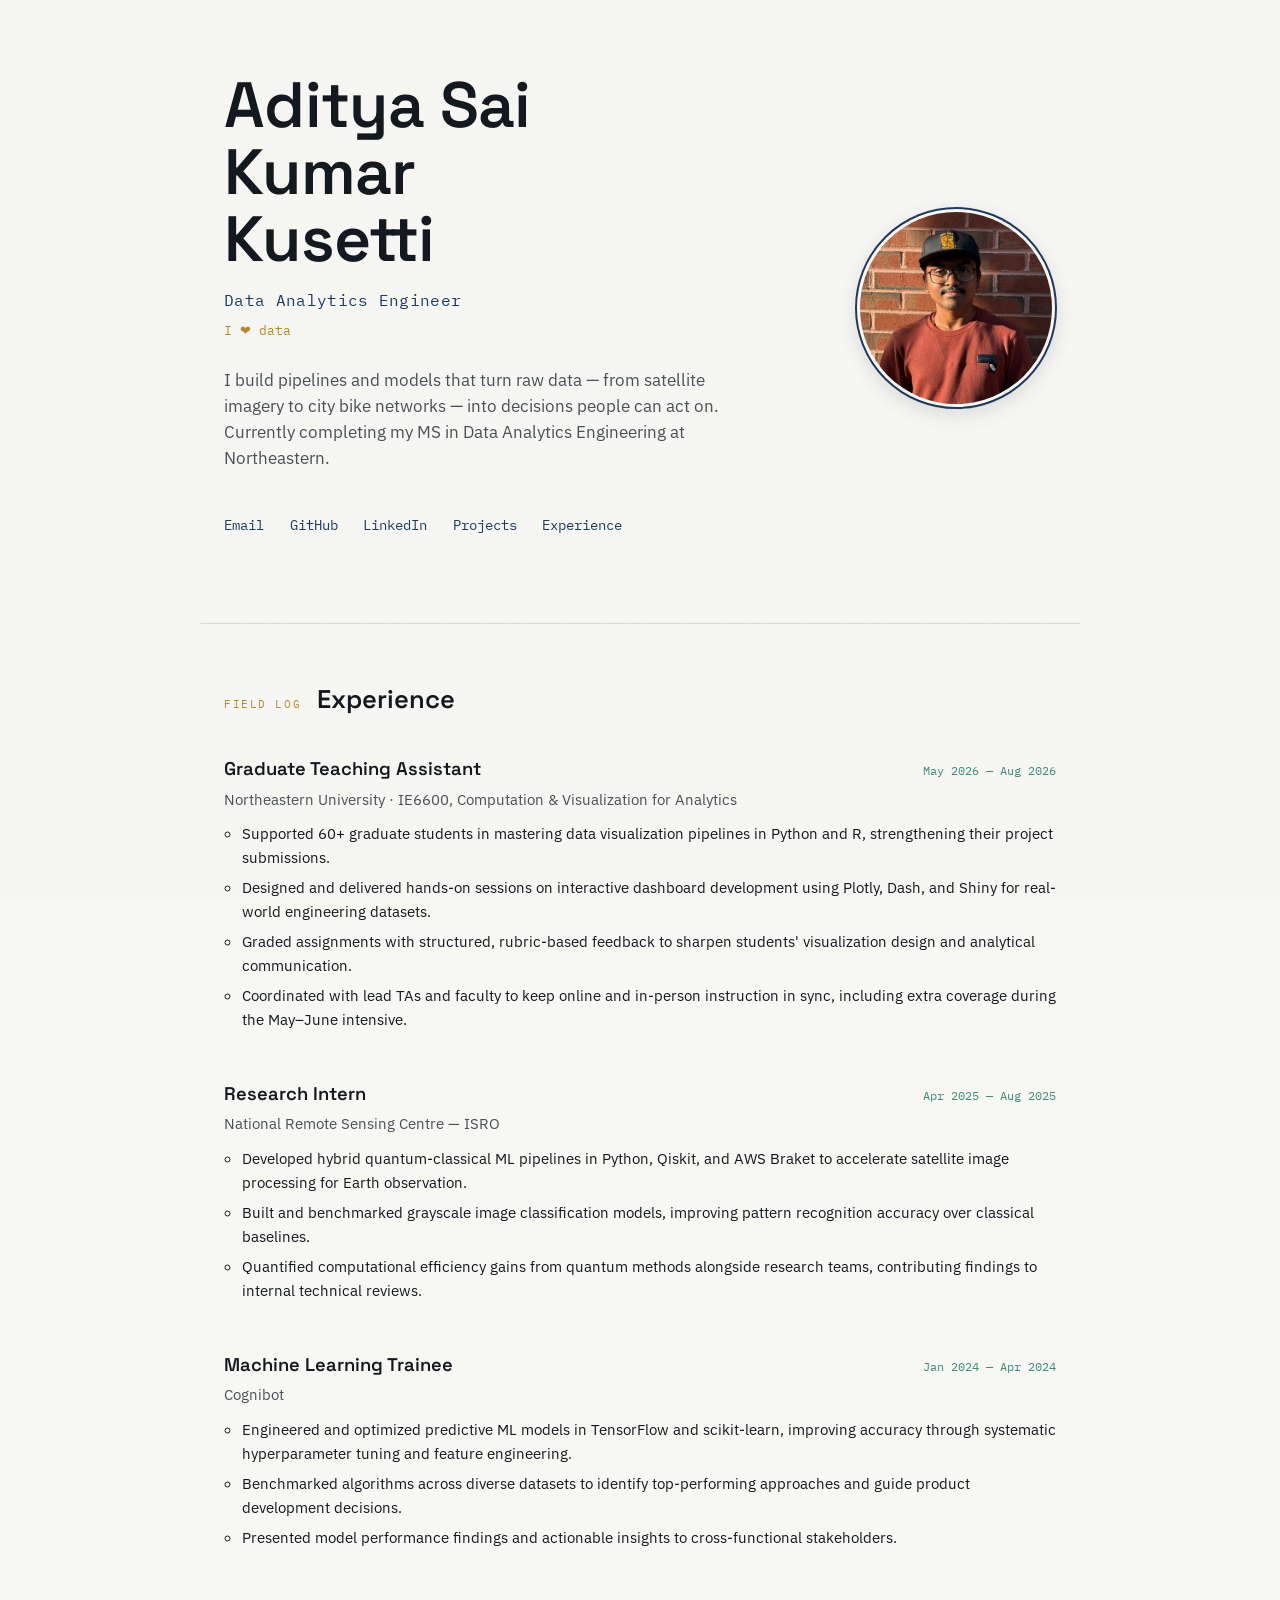
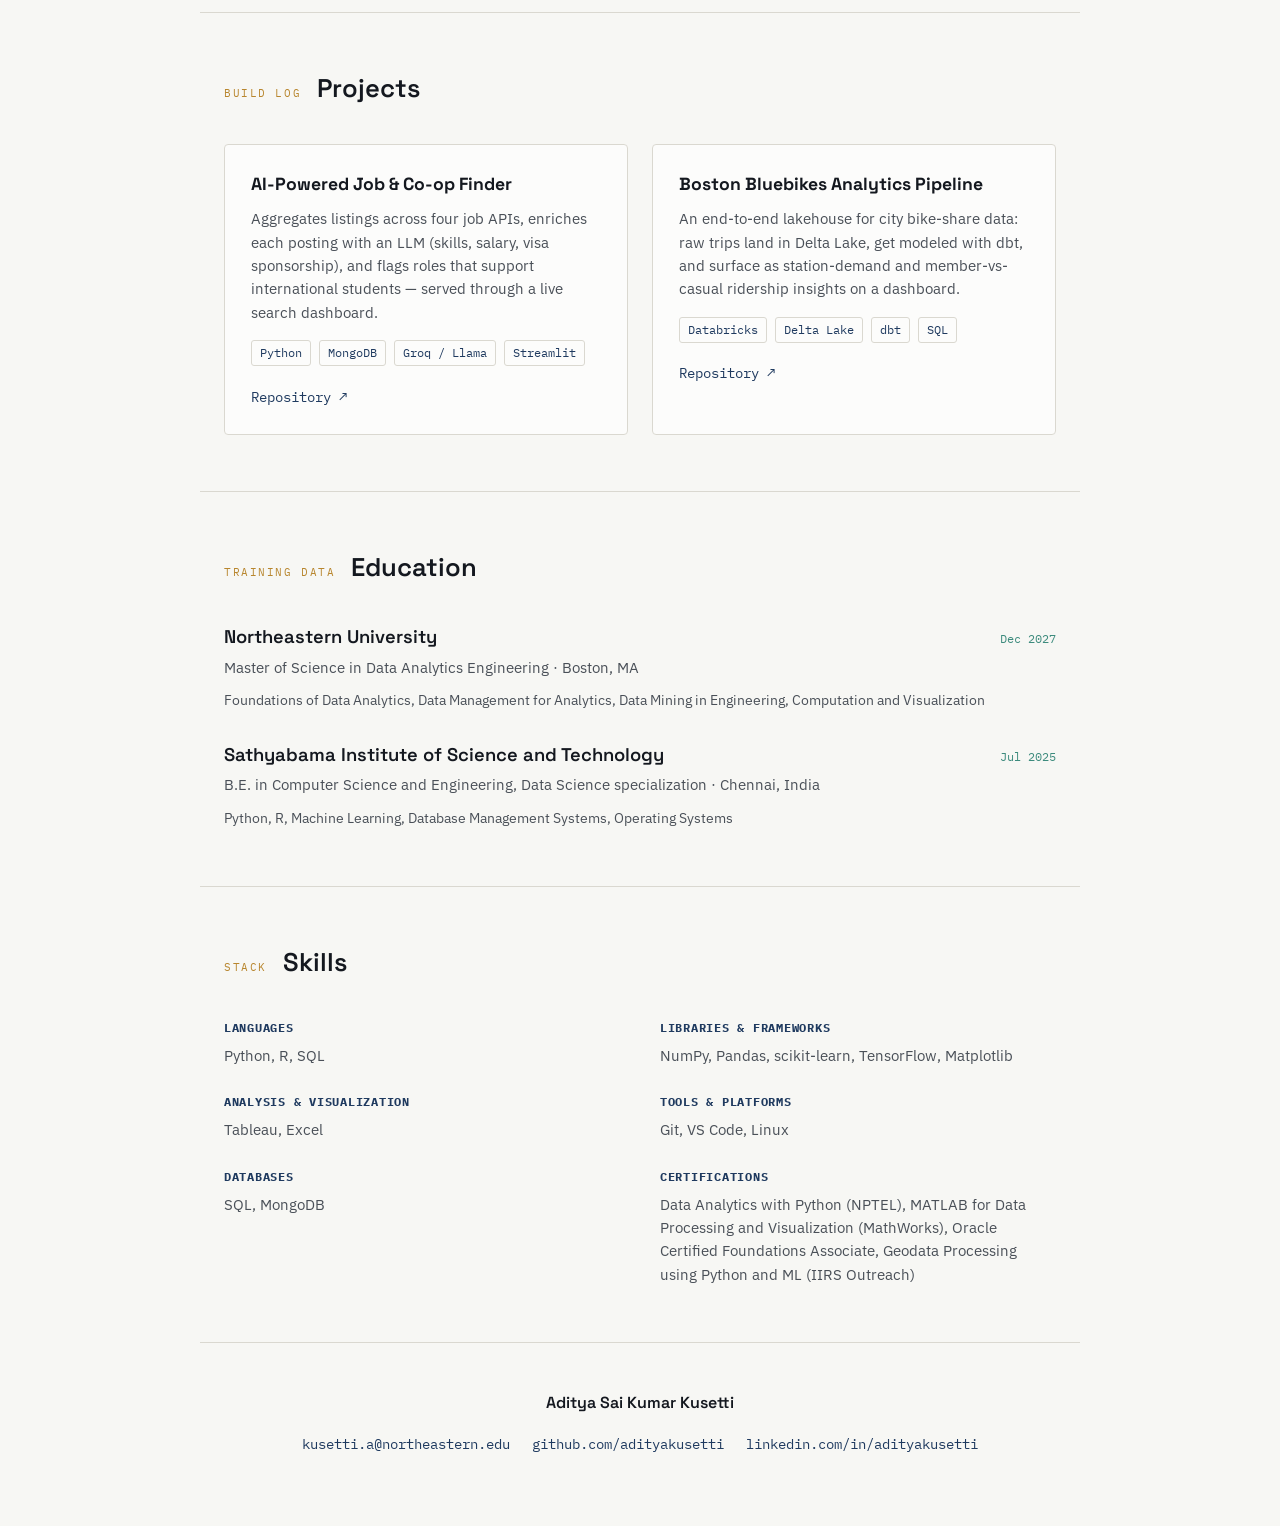
==== commit 37bb8b97: "Merge v3" ====
--- a/index.html
+++ b/index.html
@@ -4,143 +4,211 @@
 <meta charset="UTF-8">
 <meta name="viewport" content="width=device-width, initial-scale=1.0">
 <title>Aditya Sai Kumar Kusetti — Data Analytics Engineer</title>
-<meta name="description" content="Portfolio of Aditya Sai Kumar Kusetti, Data Analytics Engineer — experience, projects, and skills.">
-
+<meta name="description" content="Portfolio of Aditya Sai Kumar Kusetti, Data Analytics Engineer — projects, experience, and skills.">
+
+<!-- Favicon -->
 <link rel="icon" type="image/png" href="favicon.png">
 <link rel="icon" href="favicon.ico" sizes="any">
 
+<!-- Social preview (LinkedIn, Slack, iMessage, etc.) -->
 <meta property="og:type" content="website">
 <meta property="og:title" content="Aditya Sai Kumar Kusetti — Data Analytics Engineer">
-<meta property="og:description" content="Portfolio — experience, projects, and skills in data analytics engineering.">
+<meta property="og:description" content="Portfolio — projects, experience, and skills in data analytics engineering.">
 <meta property="og:image" content="https://kusettiaditya.me/og-image.png">
 <meta property="og:url" content="https://kusettiaditya.me/">
 <meta name="twitter:card" content="summary_large_image">
 <meta name="twitter:title" content="Aditya Sai Kumar Kusetti — Data Analytics Engineer">
+<meta name="twitter:description" content="Portfolio — projects, experience, and skills in data analytics engineering.">
 <meta name="twitter:image" content="https://kusettiaditya.me/og-image.png">
 
 <link rel="preconnect" href="https://fonts.googleapis.com">
 <link rel="preconnect" href="https://fonts.gstatic.com" crossorigin>
-<link href="https://fonts.googleapis.com/css2?family=Source+Serif+4:wght@500;600;700&family=Inter:wght@400;500;600&family=JetBrains+Mono:wght@400;500&display=swap" rel="stylesheet">
+<link href="https://fonts.googleapis.com/css2?family=Space+Grotesk:wght@400;500;600;700&family=IBM+Plex+Sans:wght@400;500;600&family=IBM+Plex+Mono:wght@400;500&display=swap" rel="stylesheet">
 <link rel="stylesheet" href="style.css">
 </head>
 <body>
 
-<div class="page">
-
-  <aside class="sidebar">
-    <img class="portrait" src="portrait.jpg" alt="Portrait of Aditya Sai Kumar Kusetti">
-    <h1 class="side-name">Aditya Sai Kumar Kusetti</h1>
-    <p class="side-role">Data Analytics Engineer</p>
-
-    <nav class="side-links">
+<div class="grain"></div>
+
+<header class="hero">
+  <div class="hero-text">
+    <h1 class="hero-name">Aditya Sai Kumar<br>Kusetti</h1>
+    <p class="hero-role">Data Analytics Engineer</p>
+    <p class="hero-tagline">I ❤ data</p>
+    <p class="hero-bio">I build pipelines and models that turn raw data — from satellite imagery to city bike networks — into decisions people can act on. Currently completing my MS in Data Analytics Engineering at Northeastern.</p>
+    <nav class="hero-links">
       <a href="mailto:kusetti.a@northeastern.edu">Email</a>
       <a href="https://github.com/adityakusetti" target="_blank" rel="noopener">GitHub</a>
       <a href="https://www.linkedin.com/in/adityakusetti/" target="_blank" rel="noopener">LinkedIn</a>
-      <a href="resume.pdf" target="_blank" rel="noopener">Résumé ↗</a>
+      <a href="#projects">Projects</a>
+      <a href="#experience">Experience</a>
     </nav>
-
-    <div class="side-block">
-      <h2 class="side-heading">Skills</h2>
-      <p class="side-text"><strong>Languages</strong><br>Python, R, SQL</p>
-      <p class="side-text"><strong>Libraries</strong><br>NumPy, Pandas, scikit-learn, TensorFlow, Matplotlib</p>
-      <p class="side-text"><strong>Analysis &amp; BI</strong><br>Tableau, Excel</p>
-      <p class="side-text"><strong>Tools</strong><br>Git, VS Code, Linux</p>
-      <p class="side-text"><strong>Databases</strong><br>SQL, MongoDB</p>
-    </div>
-
-    <div class="side-block">
-      <h2 class="side-heading">Education</h2>
-      <p class="side-text"><strong>Northeastern University</strong><br>M.S. Data Analytics Engineering<br><span class="side-date">Dec 2027</span></p>
-      <p class="side-text"><strong>Sathyabama Institute of Science &amp; Technology</strong><br>B.E. Computer Science (Data Science)<br><span class="side-date">Jul 2025</span></p>
-    </div>
-
-    <div class="side-block">
-      <h2 class="side-heading">Certifications</h2>
-      <p class="side-text">Data Analytics with Python — NPTEL</p>
-      <p class="side-text">MATLAB for Data Processing — MathWorks</p>
-      <p class="side-text">Oracle Certified Foundations Associate</p>
-      <p class="side-text">Geodata Processing with Python &amp; ML — IIRS</p>
-    </div>
-  </aside>
-
-  <main class="main">
-
-    <section class="intro">
-      <p>Data Analytics Engineer completing an M.S. at Northeastern University, with research experience spanning quantum-classical ML for satellite imagery at ISRO and end-to-end analytics pipelines for civic data. Focused on building systems that turn raw, high-volume data into decisions people can act on.</p>
-    </section>
-
-    <section id="experience" class="block">
-      <h2 class="block-heading"><span class="signal" aria-hidden="true"></span>Experience</h2>
-
-      <div class="record">
-        <div class="record-top">
-          <h3>Graduate Teaching Assistant</h3>
-          <span class="record-date">May 2026 – Aug 2026</span>
-        </div>
-        <p class="record-org">Northeastern University · IE6600, Computation &amp; Visualization for Analytics</p>
-        <ul>
-          <li>Supported 60+ graduate students in mastering data visualization pipelines in Python and R, strengthening their project submissions.</li>
-          <li>Designed and delivered hands-on sessions on interactive dashboard development using Plotly, Dash, and Shiny for real-world engineering datasets.</li>
-          <li>Graded assignments with structured, rubric-based feedback to sharpen students' visualization design and analytical communication.</li>
-          <li>Coordinated with lead TAs and faculty to keep online and in-person instruction in sync, including extra coverage during the May–June intensive.</li>
+  </div>
+  <img class="portrait" src="portrait.jpg" alt="Portrait of Aditya Sai Kumar Kusetti">
+</header>
+
+<main>
+
+  <section id="experience" class="section">
+    <div class="section-head">
+      <span class="section-eyebrow">FIELD LOG</span>
+      <h2 class="section-title">Experience</h2>
+    </div>
+
+    <ol class="timeline">
+
+      <li class="entry">
+        <div class="entry-body">
+          <div class="entry-top">
+            <h3>Graduate Teaching Assistant</h3>
+            <span class="entry-date">May 2026 — Aug 2026</span>
+          </div>
+          <p class="entry-org">Northeastern University · IE6600, Computation &amp; Visualization for Analytics</p>
+          <ul>
+            <li>Supported 60+ graduate students in mastering data visualization pipelines in Python and R, strengthening their project submissions.</li>
+            <li>Designed and delivered hands-on sessions on interactive dashboard development using Plotly, Dash, and Shiny for real-world engineering datasets.</li>
+            <li>Graded assignments with structured, rubric-based feedback to sharpen students' visualization design and analytical communication.</li>
+            <li>Coordinated with lead TAs and faculty to keep online and in-person instruction in sync, including extra coverage during the May–June intensive.</li>
+          </ul>
+        </div>
+      </li>
+
+      <li class="entry">
+        <div class="entry-body">
+          <div class="entry-top">
+            <h3>Research Intern</h3>
+            <span class="entry-date">Apr 2025 — Aug 2025</span>
+          </div>
+          <p class="entry-org">National Remote Sensing Centre — ISRO</p>
+          <ul>
+            <li>Developed hybrid quantum-classical ML pipelines in Python, Qiskit, and AWS Braket to accelerate satellite image processing for Earth observation.</li>
+            <li>Built and benchmarked grayscale image classification models, improving pattern recognition accuracy over classical baselines.</li>
+            <li>Quantified computational efficiency gains from quantum methods alongside research teams, contributing findings to internal technical reviews.</li>
+          </ul>
+        </div>
+      </li>
+
+      <li class="entry">
+        <div class="entry-body">
+          <div class="entry-top">
+            <h3>Machine Learning Trainee</h3>
+            <span class="entry-date">Jan 2024 — Apr 2024</span>
+          </div>
+          <p class="entry-org">Cognibot</p>
+          <ul>
+            <li>Engineered and optimized predictive ML models in TensorFlow and scikit-learn, improving accuracy through systematic hyperparameter tuning and feature engineering.</li>
+            <li>Benchmarked algorithms across diverse datasets to identify top-performing approaches and guide product development decisions.</li>
+            <li>Presented model performance findings and actionable insights to cross-functional stakeholders.</li>
+          </ul>
+        </div>
+      </li>
+
+    </ol>
+  </section>
+
+  <section id="projects" class="section">
+    <div class="section-head">
+      <span class="section-eyebrow">BUILD LOG</span>
+      <h2 class="section-title">Projects</h2>
+    </div>
+
+    <div class="project-grid">
+
+      <article class="project-card">
+        <h3>AI-Powered Job &amp; Co-op Finder</h3>
+        <p>Aggregates listings across four job APIs, enriches each posting with an LLM (skills, salary, visa sponsorship), and flags roles that support international students — served through a live search dashboard.</p>
+        <ul class="tech-list">
+          <li>Python</li><li>MongoDB</li><li>Groq / Llama</li><li>Streamlit</li>
         </ul>
-      </div>
-
-      <div class="record">
-        <div class="record-top">
-          <h3>Research Intern</h3>
-          <span class="record-date">Apr 2025 – Aug 2025</span>
-        </div>
-        <p class="record-org">National Remote Sensing Centre — ISRO</p>
-        <ul>
-          <li>Developed hybrid quantum-classical ML pipelines in Python, Qiskit, and AWS Braket to accelerate satellite image processing for Earth observation.</li>
-          <li>Built and benchmarked grayscale image classification models, improving pattern recognition accuracy over classical baselines.</li>
-          <li>Quantified computational efficiency gains from quantum methods alongside research teams, contributing findings to internal technical reviews.</li>
+        <div class="project-links">
+          <a href="#" class="project-link">Repository ↗</a>
+        </div>
+      </article>
+
+      <article class="project-card">
+        <h3>Boston Bluebikes Analytics Pipeline</h3>
+        <p>An end-to-end lakehouse for city bike-share data: raw trips land in Delta Lake, get modeled with dbt, and surface as station-demand and member-vs-casual ridership insights on a dashboard.</p>
+        <ul class="tech-list">
+          <li>Databricks</li><li>Delta Lake</li><li>dbt</li><li>SQL</li>
         </ul>
-      </div>
-
-      <div class="record">
-        <div class="record-top">
-          <h3>Machine Learning Trainee</h3>
-          <span class="record-date">Jan 2024 – Apr 2024</span>
-        </div>
-        <p class="record-org">Cognibot</p>
-        <ul>
-          <li>Engineered and optimized predictive ML models in TensorFlow and scikit-learn, improving accuracy through systematic hyperparameter tuning and feature engineering.</li>
-          <li>Benchmarked algorithms across diverse datasets to identify top-performing approaches and guide product development decisions.</li>
-          <li>Presented model performance findings and actionable insights to cross-functional stakeholders.</li>
-        </ul>
-      </div>
-    </section>
-
-    <section id="projects" class="block">
-      <h2 class="block-heading"><span class="signal" aria-hidden="true"></span>Projects</h2>
-
-      <div class="project-grid">
-        <article class="project-card">
-          <h3>AI-Powered Job &amp; Co-op Finder</h3>
-          <p>Aggregates listings across four job APIs, enriches each posting with an LLM (skills, salary, visa sponsorship), and flags roles that support international students — served through a live search dashboard.</p>
-          <ul class="tags">
-            <li>Python</li><li>MongoDB</li><li>Groq / Llama</li><li>Streamlit</li>
-          </ul>
+        <div class="project-links">
           <a href="#" class="project-link">Repository ↗</a>
-        </article>
-
-        <article class="project-card">
-          <img class="project-image" src="bluebikes.jpg" alt="Bluebikes bike-share bicycle">
-          <h3>Boston Bluebikes Analytics Pipeline</h3>
-          <p>An end-to-end lakehouse for city bike-share data: raw trips land in Delta Lake, get modeled with dbt, and surface as station-demand and member-vs-casual ridership insights on a dashboard.</p>
-          <ul class="tags">
-            <li>Databricks</li><li>Delta Lake</li><li>dbt</li><li>SQL</li>
-          </ul>
-          <a href="#" class="project-link">Repository ↗</a>
-        </article>
-      </div>
-    </section>
-
-  </main>
-
-</div>
+        </div>
+      </article>
+
+    </div>
+  </section>
+
+  <section id="education" class="section">
+    <div class="section-head">
+      <span class="section-eyebrow">TRAINING DATA</span>
+      <h2 class="section-title">Education</h2>
+    </div>
+
+    <ul class="edu-list">
+      <li class="edu-entry">
+        <div class="entry-top">
+          <h3>Northeastern University</h3>
+          <span class="entry-date">Dec 2027</span>
+        </div>
+        <p class="entry-org">Master of Science in Data Analytics Engineering · Boston, MA</p>
+        <p class="edu-courses">Foundations of Data Analytics, Data Management for Analytics, Data Mining in Engineering, Computation and Visualization</p>
+      </li>
+      <li class="edu-entry">
+        <div class="entry-top">
+          <h3>Sathyabama Institute of Science and Technology</h3>
+          <span class="entry-date">Jul 2025</span>
+        </div>
+        <p class="entry-org">B.E. in Computer Science and Engineering, Data Science specialization · Chennai, India</p>
+        <p class="edu-courses">Python, R, Machine Learning, Database Management Systems, Operating Systems</p>
+      </li>
+    </ul>
+  </section>
+
+  <section id="skills" class="section">
+    <div class="section-head">
+      <span class="section-eyebrow">STACK</span>
+      <h2 class="section-title">Skills</h2>
+    </div>
+
+    <div class="skill-groups">
+      <div class="skill-group">
+        <h3>Languages</h3>
+        <p>Python, R, SQL</p>
+      </div>
+      <div class="skill-group">
+        <h3>Libraries &amp; Frameworks</h3>
+        <p>NumPy, Pandas, scikit-learn, TensorFlow, Matplotlib</p>
+      </div>
+      <div class="skill-group">
+        <h3>Analysis &amp; Visualization</h3>
+        <p>Tableau, Excel</p>
+      </div>
+      <div class="skill-group">
+        <h3>Tools &amp; Platforms</h3>
+        <p>Git, VS Code, Linux</p>
+      </div>
+      <div class="skill-group">
+        <h3>Databases</h3>
+        <p>SQL, MongoDB</p>
+      </div>
+      <div class="skill-group">
+        <h3>Certifications</h3>
+        <p>Data Analytics with Python (NPTEL), MATLAB for Data Processing and Visualization (MathWorks), Oracle Certified Foundations Associate, Geodata Processing using Python and ML (IIRS Outreach)</p>
+      </div>
+    </div>
+  </section>
+
+</main>
+
+<footer class="footer">
+  <p>Aditya Sai Kumar Kusetti</p>
+  <nav class="footer-links">
+    <a href="mailto:kusetti.a@northeastern.edu">kusetti.a@northeastern.edu</a>
+    <a href="https://github.com/adityakusetti" target="_blank" rel="noopener">github.com/adityakusetti</a>
+    <a href="https://www.linkedin.com/in/adityakusetti/" target="_blank" rel="noopener">linkedin.com/in/adityakusetti</a>
+  </nav>
+</footer>
 
 <script src="script.js"></script>
 </body>
--- a/style.css
+++ b/style.css
@@ -1,20 +1,16 @@
 :root {
-  --navy: #10192A;
-  --navy-line: #2A3648;
-  --paper: #FFFFFF;
-  --ink: #1B2230;
-  --ink-soft: #5B6472;
-  --hairline: #E4E2DA;
-  --accent: #7C2D2D;
-  --accent-soft: #B8863E;
-  --side-text: #EDEAE0;
-  --side-muted: #9CA4B3;
-
-  --font-display: 'Source Serif 4', serif;
-  --font-body: 'Inter', sans-serif;
-  --font-mono: 'JetBrains Mono', monospace;
-
-  --sidebar-w: 300px;
+  --paper: #F7F7F4;
+  --ink: #14181F;
+  --ink-soft: #4A5058;
+  --navy: #1F3A5F;
+  --signal: #3D8B7D;
+  --line: #DAD8D0;
+  --marker: #B8862E;
+  --max-w: 880px;
+
+  --font-display: 'Space Grotesk', sans-serif;
+  --font-body: 'IBM Plex Sans', sans-serif;
+  --font-mono: 'IBM Plex Mono', monospace;
 }
 
 * { box-sizing: border-box; }
@@ -24,345 +20,417 @@
   overflow-x: hidden;
 }
 
-img { max-width: 100%; height: auto; }
+img {
+  max-width: 100%;
+  height: auto;
+}
+
+html {
+  scroll-behavior: smooth;
+}
+
+@media (prefers-reduced-motion: reduce) {
+  html { scroll-behavior: auto; }
+  *, *::before, *::after {
+    animation-duration: 0.001ms !important;
+    animation-iteration-count: 1 !important;
+    transition-duration: 0.001ms !important;
+  }
+}
 
 body {
   margin: 0;
   background: var(--paper);
   color: var(--ink);
   font-family: var(--font-body);
-  line-height: 1.6;
+  line-height: 1.55;
   -webkit-font-smoothing: antialiased;
 }
 
 a {
-  color: inherit;
+  color: var(--navy);
   text-decoration: none;
+  border-bottom: 1px solid transparent;
+  transition: border-color 0.2s ease, color 0.2s ease;
+}
+a:hover, a:focus-visible {
+  border-color: currentColor;
 }
 a:focus-visible {
-  outline: 2px solid var(--accent-soft);
-  outline-offset: 2px;
+  outline: 2px solid var(--signal);
+  outline-offset: 3px;
   border-radius: 2px;
 }
 
-@media (prefers-reduced-motion: reduce) {
-  *, *::before, *::after {
-    animation-duration: 0.001ms !important;
-    transition-duration: 0.001ms !important;
-  }
-}
-
-.page {
-  display: flex;
-  min-height: 100vh;
-}
-
-/* ---------- SIDEBAR ---------- */
-
-.sidebar {
-  width: var(--sidebar-w);
+/* subtle paper grain, purely decorative */
+.grain {
+  position: fixed;
+  top: 0;
+  right: 0;
+  bottom: 0;
+  left: 0;
+  pointer-events: none;
+  z-index: 0;
+  opacity: 0.035;
+  background-image: url("data:image/svg+xml,%3Csvg xmlns='http://www.w3.org/2000/svg' width='120' height='120'%3E%3Cfilter id='n'%3E%3CfeTurbulence type='fractalNoise' baseFrequency='0.9' numOctaves='2' stitchTiles='stitch'/%3E%3C/filter%3E%3Crect width='100%25' height='100%25' filter='url(%23n)'/%3E%3C/svg%3E");
+}
+
+/* ---------- HERO ---------- */
+
+.hero {
+  position: relative;
+  max-width: var(--max-w);
+  margin: 0 auto;
+  padding: 4.5rem 1.5rem 5rem;
+  z-index: 1;
+  display: flex;
+  align-items: center;
+  justify-content: space-between;
+  gap: 2.5rem;
+}
+
+.hero-text {
+  flex: 1;
+  min-width: 0;
+}
+
+.portrait {
   flex-shrink: 0;
-  background: var(--navy);
-  color: var(--side-text);
-  padding: 3rem 2rem;
-  position: sticky;
-  top: 0;
-  height: 100vh;
-  overflow-y: auto;
-}
-
-.portrait {
-  width: 112px;
-  height: 112px;
+  width: 200px;
+  height: 200px;
   border-radius: 50%;
   object-fit: cover;
-  filter: grayscale(0.55) contrast(1.05);
-  outline: 1px solid var(--navy-line);
-  outline-offset: 4px;
-  margin-bottom: 1.5rem;
-  display: block;
-}
-
-.side-name {
+  border: 4px solid var(--paper);
+  outline: 2px solid var(--navy);
+  outline-offset: -1px;
+  box-shadow: 0 6px 20px rgba(20, 24, 31, 0.12);
+}
+
+.hero-name {
   font-family: var(--font-display);
   font-weight: 600;
-  font-size: 1.5rem;
-  line-height: 1.25;
-  margin: 0 0 0.4rem;
-  color: #FFFFFF;
-}
-
-.side-role {
+  font-size: clamp(2.4rem, 6vw, 4rem);
+  line-height: 1.05;
+  margin: 0 0 0.9rem;
+  max-width: 11ch;
+  letter-spacing: -0.01em;
+}
+
+.hero-role {
+  font-family: var(--font-mono);
+  font-size: 1rem;
+  color: var(--navy);
+  margin: 0 0 0.5rem;
+  letter-spacing: 0.02em;
+}
+
+.hero-tagline {
   font-family: var(--font-mono);
   font-size: 0.82rem;
-  color: var(--accent-soft);
+  color: var(--marker);
   margin: 0 0 1.6rem;
-  letter-spacing: 0.02em;
-}
-
-.side-links {
+}
+
+.hero-bio {
+  max-width: 52ch;
+  color: var(--ink-soft);
+  font-size: 1.05rem;
+  margin: 0 0 2.4rem;
+}
+
+.hero-links {
+  display: flex;
+  flex-wrap: wrap;
+  gap: 0.4rem 1.6rem;
+  font-family: var(--font-mono);
+  font-size: 0.88rem;
+}
+.hero-links a {
+  padding: 0.35rem 0;
+  display: inline-block;
+}
+
+/* ---------- SECTIONS ---------- */
+
+.section {
+  position: relative;
+  max-width: var(--max-w);
+  margin: 0 auto;
+  padding: 3.5rem 1.5rem;
+  border-top: 1px solid var(--line);
+  z-index: 1;
+}
+
+.section-head {
+  display: flex;
+  align-items: baseline;
+  gap: 1rem;
+  margin-bottom: 2.2rem;
+}
+
+.section-eyebrow {
+  font-family: var(--font-mono);
+  font-size: 0.7rem;
+  letter-spacing: 0.14em;
+  color: var(--marker);
+}
+
+.section-title {
+  font-family: var(--font-display);
+  font-size: 1.6rem;
+  font-weight: 600;
+  margin: 0;
+}
+
+/* ---------- TIMELINE / EXPERIENCE ---------- */
+
+.timeline {
+  list-style: none;
+  margin: 0;
+  padding: 0;
   display: flex;
   flex-direction: column;
-  gap: 0.6rem;
-  font-size: 0.9rem;
-  margin-bottom: 2.2rem;
-  padding-bottom: 2.2rem;
-  border-bottom: 1px solid var(--navy-line);
-}
-.side-links a {
-  color: var(--side-text);
-  opacity: 0.85;
-  transition: opacity 0.15s ease;
-}
-.side-links a:hover {
-  opacity: 1;
-  color: var(--accent-soft);
-}
-
-.side-block {
-  margin-bottom: 2.2rem;
-}
-.side-block:last-child {
-  margin-bottom: 0;
-}
-
-.side-heading {
-  font-family: var(--font-mono);
-  font-size: 0.72rem;
-  letter-spacing: 0.12em;
-  text-transform: uppercase;
-  color: var(--side-muted);
-  margin: 0 0 0.9rem;
-}
-
-.side-text {
-  font-size: 0.85rem;
-  line-height: 1.55;
-  color: var(--side-text);
-  opacity: 0.9;
-  margin: 0 0 0.9rem;
-}
-.side-text:last-child { margin-bottom: 0; }
-.side-text strong {
-  display: block;
-  font-weight: 500;
-  color: #FFFFFF;
-  margin-bottom: 0.15rem;
-}
-.side-date {
-  font-family: var(--font-mono);
-  font-size: 0.76rem;
-  color: var(--accent-soft);
-}
-
-/* ---------- MAIN ---------- */
-
-.main {
-  flex: 1;
-  min-width: 0;
-  padding: 3.5rem 3rem 5rem;
-  max-width: 760px;
-}
-
-.intro {
-  font-family: var(--font-display);
-  font-size: 1.15rem;
-  line-height: 1.65;
-  color: var(--ink);
-  margin: 0 0 3rem;
-  padding-bottom: 2.5rem;
-  border-bottom: 1px solid var(--hairline);
-}
-
-.block {
-  margin-bottom: 3rem;
-}
-
-.block-heading {
-  display: flex;
-  align-items: center;
-  gap: 0.7rem;
-  font-family: var(--font-display);
-  font-size: 1.3rem;
-  font-weight: 600;
-  margin: 0 0 1.6rem;
-}
-
-.signal {
-  display: inline-flex;
-  align-items: flex-end;
-  gap: 2px;
-  height: 14px;
-}
-.signal::before, .signal::after, .signal {
-  content: '';
-}
-.signal {
-  position: relative;
-  width: 16px;
-}
-.signal::before {
-  position: absolute;
-  left: 0;
-  bottom: 0;
-  width: 4px;
-  height: 8px;
-  background: var(--accent-soft);
-}
-.signal::after {
-  position: absolute;
-  left: 6px;
-  bottom: 0;
-  width: 4px;
-  height: 14px;
-  background: var(--accent);
-}
-
-.record {
-  margin-bottom: 2rem;
-}
-.record:last-child { margin-bottom: 0; }
-
-.record-top {
+  gap: 2.6rem;
+}
+
+.entry-top {
   display: flex;
   justify-content: space-between;
   align-items: baseline;
   gap: 1rem;
   flex-wrap: wrap;
 }
-.record-top h3 {
-  font-family: var(--font-body);
+
+.entry-body h3, .edu-entry h3 {
+  font-family: var(--font-display);
+  font-size: 1.15rem;
   font-weight: 600;
-  font-size: 1.02rem;
-  margin: 0;
-  color: var(--ink);
-}
-
-.record-date {
+  margin: 0;
+}
+
+.entry-date {
   font-family: var(--font-mono);
   font-size: 0.78rem;
-  color: var(--accent);
+  color: var(--signal);
   white-space: nowrap;
 }
 
-.record-org {
-  font-size: 0.9rem;
+.entry-org {
   color: var(--ink-soft);
-  margin: 0.2rem 0 0.7rem;
-  font-style: italic;
-}
-
-.record ul {
+  font-size: 0.95rem;
+  margin: 0.25rem 0 0.7rem;
+}
+
+.entry-body ul {
   margin: 0;
   padding-left: 1.1rem;
 }
-.record li {
+.entry-body li {
   margin-bottom: 0.4rem;
-  font-size: 0.94rem;
-  color: var(--ink);
+  font-size: 0.96rem;
 }
 
 /* ---------- PROJECTS ---------- */
 
 .project-grid {
   display: grid;
-  grid-template-columns: repeat(2, minmax(0, 1fr));
-  gap: 1.4rem;
+  grid-template-columns: repeat(2, 1fr);
+  gap: 1.5rem;
 }
 
 .project-card {
-  border: 1px solid var(--hairline);
-  border-radius: 6px;
-  padding: 1.4rem;
-  background: #FBFBF9;
-  overflow: hidden;
-}
-
-.project-image {
-  display: block;
-  width: calc(100% + 2.8rem);
-  margin: -1.4rem -1.4rem 1.1rem;
-  height: 150px;
-  object-fit: cover;
+  border: 1px solid var(--line);
+  border-radius: 4px;
+  padding: 1.6rem;
+  background: #FCFCFB;
+  transition: border-color 0.2s ease, transform 0.2s ease;
+}
+
+.project-card:hover {
+  border-color: var(--signal);
+  transform: translateY(-2px);
 }
 
 .project-card h3 {
-  font-family: var(--font-body);
-  font-weight: 600;
-  font-size: 1rem;
+  font-family: var(--font-display);
+  font-size: 1.1rem;
   margin: 0 0 0.6rem;
-  color: var(--ink);
 }
 
 .project-card p {
-  font-size: 0.9rem;
+  font-size: 0.94rem;
   color: var(--ink-soft);
   margin: 0 0 1rem;
 }
 
-.tags {
+.tech-list {
   list-style: none;
   display: flex;
   flex-wrap: wrap;
-  gap: 0.4rem;
+  gap: 0.5rem;
   padding: 0;
-  margin: 0 0 1rem;
-}
-.tags li {
-  font-family: var(--font-mono);
-  font-size: 0.7rem;
-  border: 1px solid var(--hairline);
+  margin: 0 0 1.1rem;
+}
+.tech-list li {
+  font-family: var(--font-mono);
+  font-size: 0.72rem;
+  border: 1px solid var(--line);
   border-radius: 3px;
-  padding: 0.18rem 0.45rem;
+  padding: 0.2rem 0.5rem;
+  color: var(--navy);
+}
+
+.project-link {
+  font-family: var(--font-mono);
+  font-size: 0.85rem;
+}
+
+/* ---------- EDUCATION ---------- */
+
+.edu-list {
+  list-style: none;
+  margin: 0;
+  padding: 0;
+  display: flex;
+  flex-direction: column;
+  gap: 1.8rem;
+}
+
+.edu-courses {
+  font-size: 0.88rem;
   color: var(--ink-soft);
-}
-
-.project-link {
-  font-family: var(--font-mono);
-  font-size: 0.82rem;
-  color: var(--accent);
-  border-bottom: 1px solid transparent;
-}
-.project-link:hover {
-  border-color: currentColor;
+  margin: 0;
+}
+
+/* ---------- SKILLS ---------- */
+
+.skill-groups {
+  display: grid;
+  grid-template-columns: repeat(2, 1fr);
+  gap: 1.6rem 2.5rem;
+}
+
+.skill-group h3 {
+  font-family: var(--font-mono);
+  font-size: 0.78rem;
+  letter-spacing: 0.06em;
+  color: var(--navy);
+  margin: 0 0 0.4rem;
+  text-transform: uppercase;
+}
+.skill-group p {
+  margin: 0;
+  font-size: 0.94rem;
+  color: var(--ink-soft);
+}
+
+/* ---------- FOOTER ---------- */
+
+.footer {
+  max-width: var(--max-w);
+  margin: 0 auto;
+  padding: 3rem 1.5rem 4rem;
+  border-top: 1px solid var(--line);
+  text-align: center;
+  position: relative;
+  z-index: 1;
+}
+
+.footer p {
+  font-family: var(--font-display);
+  font-weight: 600;
+  margin: 0 0 0.8rem;
+}
+
+.footer-links {
+  display: flex;
+  justify-content: center;
+  flex-wrap: wrap;
+  gap: 0.4rem 1.4rem;
+  font-family: var(--font-mono);
+  font-size: 0.85rem;
+}
+.footer-links a {
+  padding: 0.35rem 0;
+  display: inline-block;
 }
 
 /* ---------- RESPONSIVE ---------- */
 
-@media (max-width: 860px) {
-  .page {
-    flex-direction: column;
-  }
-  .sidebar {
-    width: 100%;
-    height: auto;
-    position: relative;
-    padding: 2.5rem 1.5rem;
-  }
-  .side-links {
-    flex-direction: row;
+@media (max-width: 640px) {
+  .hero {
+    flex-direction: column-reverse;
+    align-items: center;
+    text-align: center;
+    gap: 1.5rem;
+    padding: 3rem 1.25rem 3.5rem;
+  }
+  .hero-bio {
+    margin-left: auto;
+    margin-right: auto;
+  }
+  .hero-name {
+    margin-left: auto;
+    margin-right: auto;
+  }
+  .hero-links {
+    justify-content: center;
+  }
+  .portrait {
+    width: 120px;
+    height: 120px;
+  }
+  .section {
+    padding: 2.5rem 1.25rem;
+  }
+  .section-head {
     flex-wrap: wrap;
-    gap: 0.4rem 1.2rem;
-  }
-  .side-links a {
-    padding: 0.3rem 0;
-  }
-  .main {
-    padding: 2.5rem 1.5rem 3.5rem;
-    max-width: 100%;
-  }
-  .project-grid {
-    grid-template-columns: 1fr;
-  }
-  .record-top {
+    gap: 0.4rem 1rem;
+  }
+  .entry-top {
     flex-direction: column;
     align-items: flex-start;
     gap: 0.2rem;
   }
-}
-
-@media (max-width: 420px) {
-  .side-name { font-size: 1.3rem; }
-  .intro { font-size: 1.05rem; }
-  .block-heading { font-size: 1.15rem; }
-}
+  .entry-date {
+    margin-top: 0.1rem;
+  }
+  .project-grid, .skill-groups {
+    grid-template-columns: 1fr;
+  }
+}
+
+@media (max-width: 400px) {
+  .hero-name {
+    font-size: 2.1rem;
+  }
+  .hero-bio {
+    font-size: 1rem;
+  }
+  .portrait {
+    width: 96px;
+    height: 96px;
+  }
+  .project-card {
+    padding: 1.2rem;
+  }
+}
+
+/* ---------- SCROLL REVEAL ---------- */
+
+.section {
+  opacity: 0;
+  transform: translateY(14px);
+  transition: opacity 0.6s ease, transform 0.6s ease;
+}
+.section.in-view {
+  opacity: 1;
+  transform: translateY(0);
+}
+.hero {
+  opacity: 0;
+  animation: reveal 0.7s ease 0.05s forwards;
+}
+@keyframes reveal {
+  to { opacity: 1; }
+}
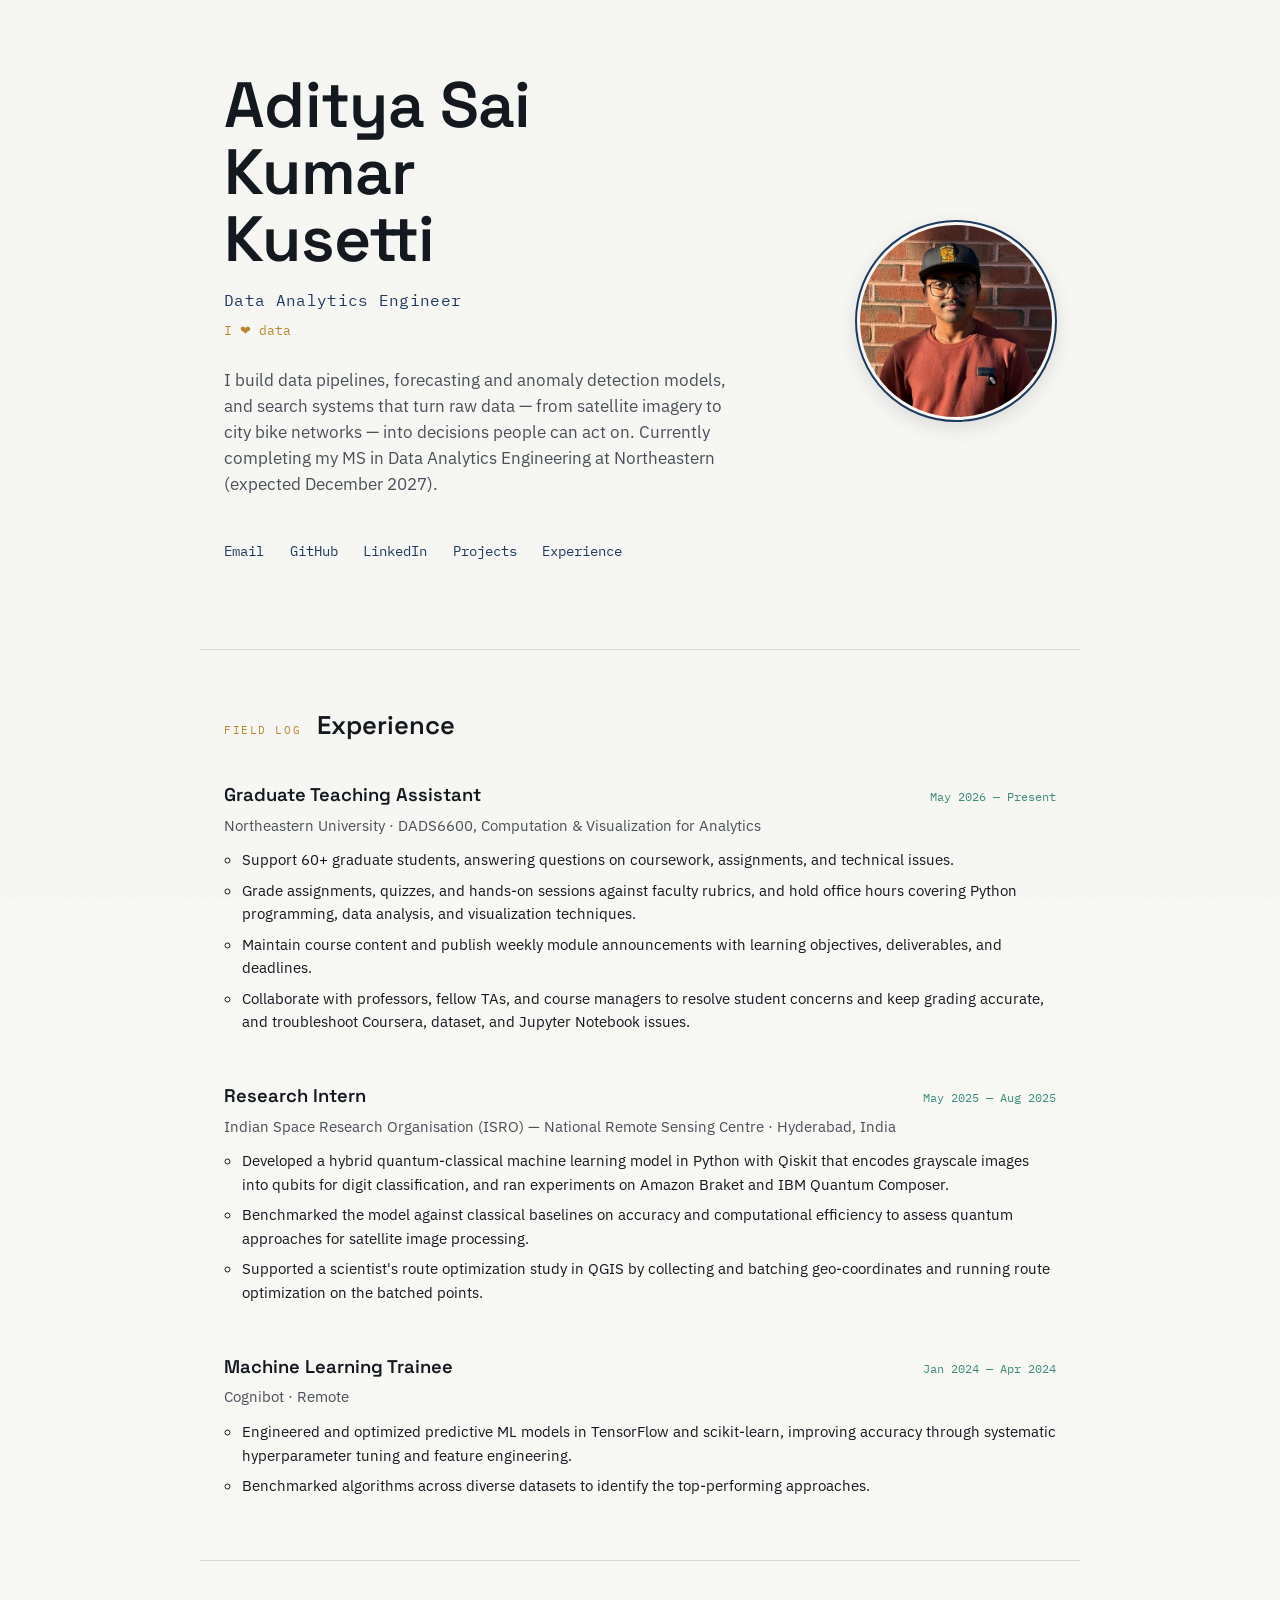
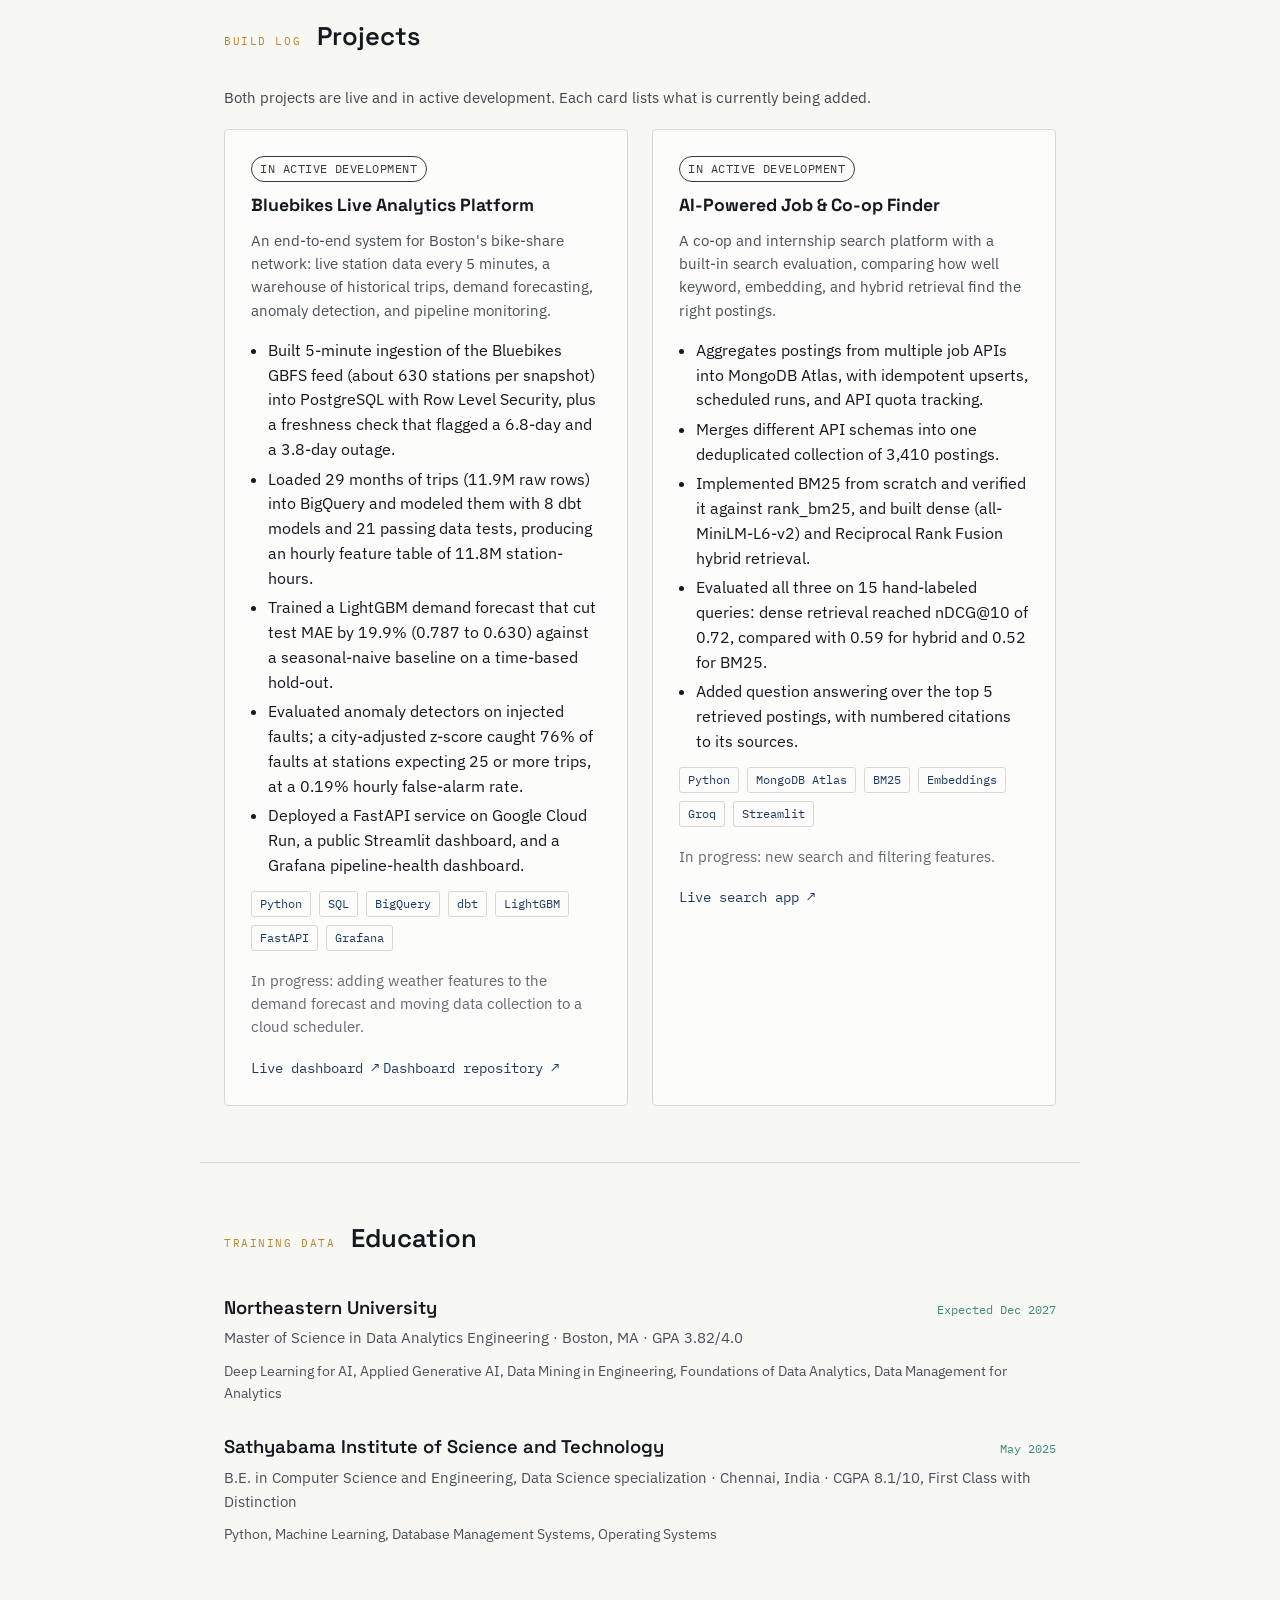
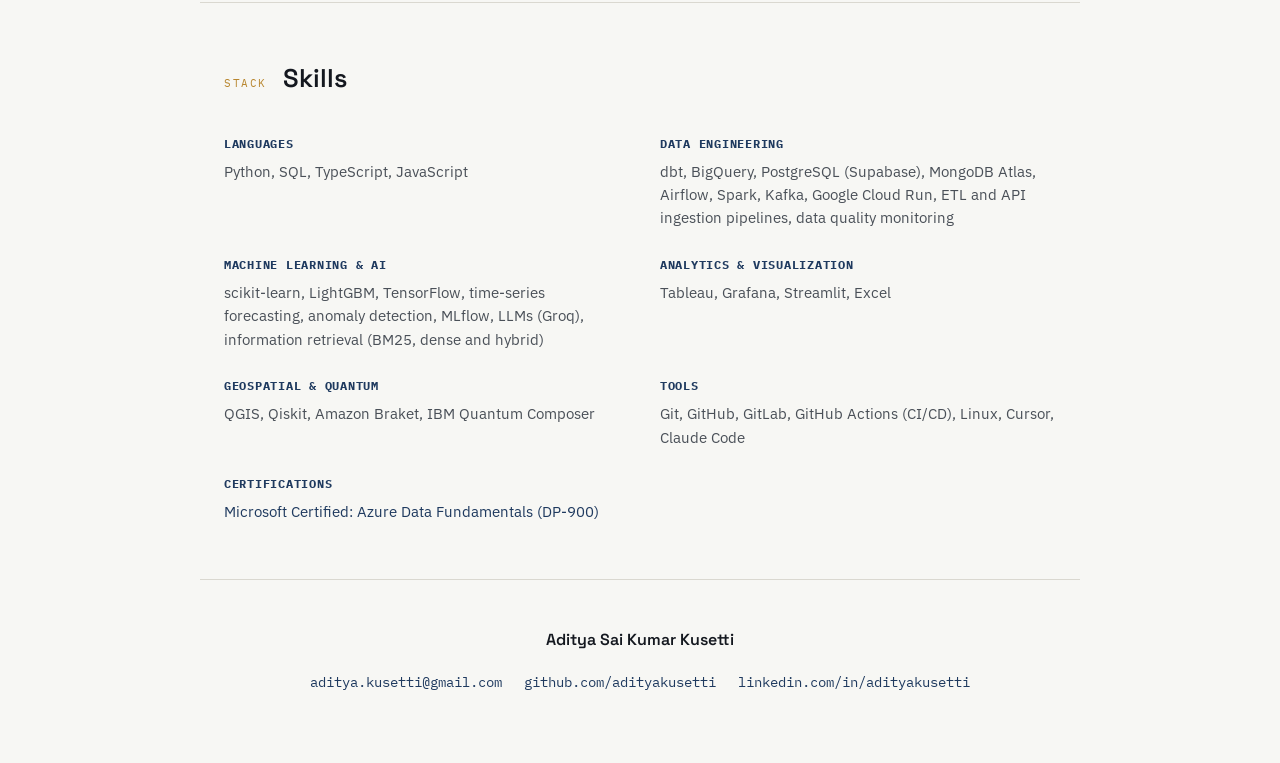
==== commit 46733bcc: "Add files via upload" ====
--- a/index.html
+++ b/index.html
@@ -4,7 +4,7 @@
 <meta charset="UTF-8">
 <meta name="viewport" content="width=device-width, initial-scale=1.0">
 <title>Aditya Sai Kumar Kusetti — Data Analytics Engineer</title>
-<meta name="description" content="Portfolio of Aditya Sai Kumar Kusetti, Data Analytics Engineer — projects, experience, and skills.">
+<meta name="description" content="Portfolio of Aditya Sai Kumar Kusetti, Data Analytics Engineer — data pipelines, forecasting, anomaly detection, and search projects.">
 
 <!-- Favicon -->
 <link rel="icon" type="image/png" href="favicon.png">
@@ -13,21 +13,40 @@
 <!-- Social preview (LinkedIn, Slack, iMessage, etc.) -->
 <meta property="og:type" content="website">
 <meta property="og:title" content="Aditya Sai Kumar Kusetti — Data Analytics Engineer">
-<meta property="og:description" content="Portfolio — projects, experience, and skills in data analytics engineering.">
+<meta property="og:description" content="Portfolio — data pipelines, forecasting, anomaly detection, and search projects.">
 <meta property="og:image" content="https://kusettiaditya.me/og-image.png">
 <meta property="og:url" content="https://kusettiaditya.me/">
 <meta name="twitter:card" content="summary_large_image">
 <meta name="twitter:title" content="Aditya Sai Kumar Kusetti — Data Analytics Engineer">
-<meta name="twitter:description" content="Portfolio — projects, experience, and skills in data analytics engineering.">
+<meta name="twitter:description" content="Portfolio — data pipelines, forecasting, anomaly detection, and search projects.">
 <meta name="twitter:image" content="https://kusettiaditya.me/og-image.png">
 
 <link rel="preconnect" href="https://fonts.googleapis.com">
 <link rel="preconnect" href="https://fonts.gstatic.com" crossorigin>
 <link href="https://fonts.googleapis.com/css2?family=Space+Grotesk:wght@400;500;600;700&family=IBM+Plex+Sans:wght@400;500;600&family=IBM+Plex+Mono:wght@400;500&display=swap" rel="stylesheet">
 <link rel="stylesheet" href="style.css">
+
+<!-- Small additions for the project status notes; everything else uses style.css -->
+<style>
+  .status-badge {
+    display: inline-block;
+    font-family: "IBM Plex Mono", monospace;
+    font-size: 0.72rem;
+    letter-spacing: 0.04em;
+    text-transform: uppercase;
+    padding: 0.2rem 0.55rem;
+    border: 1px solid currentColor;
+    border-radius: 999px;
+    opacity: 0.85;
+    margin-bottom: 0.6rem;
+  }
+  .section-note { font-size: 0.95rem; opacity: 0.8; margin: -0.4rem 0 1.2rem; }
+  .project-card ul.highlights { margin: 0.5rem 0 0.8rem 1.1rem; padding: 0; }
+  .project-card ul.highlights li { margin-bottom: 0.3rem; }
+  .status-note { font-size: 0.9rem; opacity: 0.85; margin-top: 0.4rem; }
+</style>
 </head>
 <body>
-
 <div class="grain"></div>
 
 <header class="hero">
@@ -35,9 +54,9 @@
     <h1 class="hero-name">Aditya Sai Kumar<br>Kusetti</h1>
     <p class="hero-role">Data Analytics Engineer</p>
     <p class="hero-tagline">I ❤ data</p>
-    <p class="hero-bio">I build pipelines and models that turn raw data — from satellite imagery to city bike networks — into decisions people can act on. Currently completing my MS in Data Analytics Engineering at Northeastern.</p>
+    <p class="hero-bio">I build data pipelines, forecasting and anomaly detection models, and search systems that turn raw data — from satellite imagery to city bike networks — into decisions people can act on. Currently completing my MS in Data Analytics Engineering at Northeastern (expected December 2027).</p>
     <nav class="hero-links">
-      <a href="mailto:kusetti.a@northeastern.edu">Email</a>
+      <a href="mailto:aditya.kusetti@gmail.com">Email</a>
       <a href="https://github.com/adityakusetti" target="_blank" rel="noopener">GitHub</a>
       <a href="https://www.linkedin.com/in/adityakusetti/" target="_blank" rel="noopener">LinkedIn</a>
       <a href="#projects">Projects</a>
@@ -54,55 +73,49 @@
       <span class="section-eyebrow">FIELD LOG</span>
       <h2 class="section-title">Experience</h2>
     </div>
-
     <ol class="timeline">
-
       <li class="entry">
         <div class="entry-body">
           <div class="entry-top">
             <h3>Graduate Teaching Assistant</h3>
-            <span class="entry-date">May 2026 — Aug 2026</span>
+            <span class="entry-date">May 2026 — Present</span>
           </div>
-          <p class="entry-org">Northeastern University · IE6600, Computation &amp; Visualization for Analytics</p>
+          <p class="entry-org">Northeastern University · DADS6600, Computation &amp; Visualization for Analytics</p>
           <ul>
-            <li>Supported 60+ graduate students in mastering data visualization pipelines in Python and R, strengthening their project submissions.</li>
-            <li>Designed and delivered hands-on sessions on interactive dashboard development using Plotly, Dash, and Shiny for real-world engineering datasets.</li>
-            <li>Graded assignments with structured, rubric-based feedback to sharpen students' visualization design and analytical communication.</li>
-            <li>Coordinated with lead TAs and faculty to keep online and in-person instruction in sync, including extra coverage during the May–June intensive.</li>
+            <li>Support 60+ graduate students, answering questions on coursework, assignments, and technical issues.</li>
+            <li>Grade assignments, quizzes, and hands-on sessions against faculty rubrics, and hold office hours covering Python programming, data analysis, and visualization techniques.</li>
+            <li>Maintain course content and publish weekly module announcements with learning objectives, deliverables, and deadlines.</li>
+            <li>Collaborate with professors, fellow TAs, and course managers to resolve student concerns and keep grading accurate, and troubleshoot Coursera, dataset, and Jupyter Notebook issues.</li>
           </ul>
         </div>
       </li>
-
       <li class="entry">
         <div class="entry-body">
           <div class="entry-top">
             <h3>Research Intern</h3>
-            <span class="entry-date">Apr 2025 — Aug 2025</span>
+            <span class="entry-date">May 2025 — Aug 2025</span>
           </div>
-          <p class="entry-org">National Remote Sensing Centre — ISRO</p>
+          <p class="entry-org">Indian Space Research Organisation (ISRO) — National Remote Sensing Centre · Hyderabad, India</p>
           <ul>
-            <li>Developed hybrid quantum-classical ML pipelines in Python, Qiskit, and AWS Braket to accelerate satellite image processing for Earth observation.</li>
-            <li>Built and benchmarked grayscale image classification models, improving pattern recognition accuracy over classical baselines.</li>
-            <li>Quantified computational efficiency gains from quantum methods alongside research teams, contributing findings to internal technical reviews.</li>
+            <li>Developed a hybrid quantum-classical machine learning model in Python with Qiskit that encodes grayscale images into qubits for digit classification, and ran experiments on Amazon Braket and IBM Quantum Composer.</li>
+            <li>Benchmarked the model against classical baselines on accuracy and computational efficiency to assess quantum approaches for satellite image processing.</li>
+            <li>Supported a scientist's route optimization study in QGIS by collecting and batching geo-coordinates and running route optimization on the batched points.</li>
           </ul>
         </div>
       </li>
-
       <li class="entry">
         <div class="entry-body">
           <div class="entry-top">
             <h3>Machine Learning Trainee</h3>
             <span class="entry-date">Jan 2024 — Apr 2024</span>
           </div>
-          <p class="entry-org">Cognibot</p>
+          <p class="entry-org">Cognibot · Remote</p>
           <ul>
             <li>Engineered and optimized predictive ML models in TensorFlow and scikit-learn, improving accuracy through systematic hyperparameter tuning and feature engineering.</li>
-            <li>Benchmarked algorithms across diverse datasets to identify top-performing approaches and guide product development decisions.</li>
-            <li>Presented model performance findings and actionable insights to cross-functional stakeholders.</li>
+            <li>Benchmarked algorithms across diverse datasets to identify the top-performing approaches.</li>
           </ul>
         </div>
       </li>
-
     </ol>
   </section>
 
@@ -111,28 +124,47 @@
       <span class="section-eyebrow">BUILD LOG</span>
       <h2 class="section-title">Projects</h2>
     </div>
-
+    <p class="section-note">Both projects are live and in active development. Each card lists what is currently being added.</p>
     <div class="project-grid">
 
       <article class="project-card">
+        <span class="status-badge">In active development</span>
+        <h3>Bluebikes Live Analytics Platform</h3>
+        <p>An end-to-end system for Boston's bike-share network: live station data every 5 minutes, a warehouse of historical trips, demand forecasting, anomaly detection, and pipeline monitoring.</p>
+        <ul class="highlights">
+          <li>Built 5-minute ingestion of the Bluebikes GBFS feed (about 630 stations per snapshot) into PostgreSQL with Row Level Security, plus a freshness check that flagged a 6.8-day and a 3.8-day outage.</li>
+          <li>Loaded 29 months of trips (11.9M raw rows) into BigQuery and modeled them with 8 dbt models and 21 passing data tests, producing an hourly feature table of 11.8M station-hours.</li>
+          <li>Trained a LightGBM demand forecast that cut test MAE by 19.9% (0.787 to 0.630) against a seasonal-naive baseline on a time-based hold-out.</li>
+          <li>Evaluated anomaly detectors on injected faults; a city-adjusted z-score caught 76% of faults at stations expecting 25 or more trips, at a 0.19% hourly false-alarm rate.</li>
+          <li>Deployed a FastAPI service on Google Cloud Run, a public Streamlit dashboard, and a Grafana pipeline-health dashboard.</li>
+        </ul>
+        <ul class="tech-list">
+          <li>Python</li><li>SQL</li><li>BigQuery</li><li>dbt</li><li>LightGBM</li><li>FastAPI</li><li>Grafana</li>
+        </ul>
+        <p class="status-note">In progress: adding weather features to the demand forecast and moving data collection to a cloud scheduler.</p>
+        <div class="project-links">
+          <a href="https://bluebikes-live.streamlit.app/" class="project-link" target="_blank" rel="noopener">Live dashboard ↗</a>
+          <a href="https://github.com/adityakusetti/bluebikes-dashboard" class="project-link" target="_blank" rel="noopener">Dashboard repository ↗</a>
+        </div>
+      </article>
+
+      <article class="project-card">
+        <span class="status-badge">In active development</span>
         <h3>AI-Powered Job &amp; Co-op Finder</h3>
-        <p>Aggregates listings across four job APIs, enriches each posting with an LLM (skills, salary, visa sponsorship), and flags roles that support international students — served through a live search dashboard.</p>
+        <p>A co-op and internship search platform with a built-in search evaluation, comparing how well keyword, embedding, and hybrid retrieval find the right postings.</p>
+        <ul class="highlights">
+          <li>Aggregates postings from multiple job APIs into MongoDB Atlas, with idempotent upserts, scheduled runs, and API quota tracking.</li>
+          <li>Merges different API schemas into one deduplicated collection of 3,410 postings.</li>
+          <li>Implemented BM25 from scratch and verified it against rank_bm25, and built dense (all-MiniLM-L6-v2) and Reciprocal Rank Fusion hybrid retrieval.</li>
+          <li>Evaluated all three on 15 hand-labeled queries: dense retrieval reached nDCG@10 of 0.72, compared with 0.59 for hybrid and 0.52 for BM25.</li>
+          <li>Added question answering over the top 5 retrieved postings, with numbered citations to its sources.</li>
+        </ul>
         <ul class="tech-list">
-          <li>Python</li><li>MongoDB</li><li>Groq / Llama</li><li>Streamlit</li>
-        </ul>
+          <li>Python</li><li>MongoDB Atlas</li><li>BM25</li><li>Embeddings</li><li>Groq</li><li>Streamlit</li>
+        </ul>
+        <p class="status-note">In progress: new search and filtering features.</p>
         <div class="project-links">
-          <a href="#" class="project-link">Repository ↗</a>
-        </div>
-      </article>
-
-      <article class="project-card">
-        <h3>Boston Bluebikes Analytics Pipeline</h3>
-        <p>An end-to-end lakehouse for city bike-share data: raw trips land in Delta Lake, get modeled with dbt, and surface as station-demand and member-vs-casual ridership insights on a dashboard.</p>
-        <ul class="tech-list">
-          <li>Databricks</li><li>Delta Lake</li><li>dbt</li><li>SQL</li>
-        </ul>
-        <div class="project-links">
-          <a href="#" class="project-link">Repository ↗</a>
+          <a href="https://jobfinder-search.streamlit.app/" class="project-link" target="_blank" rel="noopener">Live search app ↗</a>
         </div>
       </article>
 
@@ -144,23 +176,22 @@
       <span class="section-eyebrow">TRAINING DATA</span>
       <h2 class="section-title">Education</h2>
     </div>
-
     <ul class="edu-list">
       <li class="edu-entry">
         <div class="entry-top">
           <h3>Northeastern University</h3>
-          <span class="entry-date">Dec 2027</span>
-        </div>
-        <p class="entry-org">Master of Science in Data Analytics Engineering · Boston, MA</p>
-        <p class="edu-courses">Foundations of Data Analytics, Data Management for Analytics, Data Mining in Engineering, Computation and Visualization</p>
+          <span class="entry-date">Expected Dec 2027</span>
+        </div>
+        <p class="entry-org">Master of Science in Data Analytics Engineering · Boston, MA · GPA 3.82/4.0</p>
+        <p class="edu-courses">Deep Learning for AI, Applied Generative AI, Data Mining in Engineering, Foundations of Data Analytics, Data Management for Analytics</p>
       </li>
       <li class="edu-entry">
         <div class="entry-top">
           <h3>Sathyabama Institute of Science and Technology</h3>
-          <span class="entry-date">Jul 2025</span>
-        </div>
-        <p class="entry-org">B.E. in Computer Science and Engineering, Data Science specialization · Chennai, India</p>
-        <p class="edu-courses">Python, R, Machine Learning, Database Management Systems, Operating Systems</p>
+          <span class="entry-date">May 2025</span>
+        </div>
+        <p class="entry-org">B.E. in Computer Science and Engineering, Data Science specialization · Chennai, India · CGPA 8.1/10, First Class with Distinction</p>
+        <p class="edu-courses">Python, Machine Learning, Database Management Systems, Operating Systems</p>
       </li>
     </ul>
   </section>
@@ -170,31 +201,34 @@
       <span class="section-eyebrow">STACK</span>
       <h2 class="section-title">Skills</h2>
     </div>
-
     <div class="skill-groups">
       <div class="skill-group">
         <h3>Languages</h3>
-        <p>Python, R, SQL</p>
-      </div>
-      <div class="skill-group">
-        <h3>Libraries &amp; Frameworks</h3>
-        <p>NumPy, Pandas, scikit-learn, TensorFlow, Matplotlib</p>
-      </div>
-      <div class="skill-group">
-        <h3>Analysis &amp; Visualization</h3>
-        <p>Tableau, Excel</p>
-      </div>
-      <div class="skill-group">
-        <h3>Tools &amp; Platforms</h3>
-        <p>Git, VS Code, Linux</p>
-      </div>
-      <div class="skill-group">
-        <h3>Databases</h3>
-        <p>SQL, MongoDB</p>
+        <p>Python, SQL, TypeScript, JavaScript</p>
+      </div>
+      <div class="skill-group">
+        <h3>Data Engineering</h3>
+        <p>dbt, BigQuery, PostgreSQL (Supabase), MongoDB Atlas, Airflow, Spark, Kafka, Google Cloud Run, ETL and API ingestion pipelines, data quality monitoring</p>
+      </div>
+      <div class="skill-group">
+        <h3>Machine Learning &amp; AI</h3>
+        <p>scikit-learn, LightGBM, TensorFlow, time-series forecasting, anomaly detection, MLflow, LLMs (Groq), information retrieval (BM25, dense and hybrid)</p>
+      </div>
+      <div class="skill-group">
+        <h3>Analytics &amp; Visualization</h3>
+        <p>Tableau, Grafana, Streamlit, Excel</p>
+      </div>
+      <div class="skill-group">
+        <h3>Geospatial &amp; Quantum</h3>
+        <p>QGIS, Qiskit, Amazon Braket, IBM Quantum Composer</p>
+      </div>
+      <div class="skill-group">
+        <h3>Tools</h3>
+        <p>Git, GitHub, GitLab, GitHub Actions (CI/CD), Linux, Cursor, Claude Code</p>
       </div>
       <div class="skill-group">
         <h3>Certifications</h3>
-        <p>Data Analytics with Python (NPTEL), MATLAB for Data Processing and Visualization (MathWorks), Oracle Certified Foundations Associate, Geodata Processing using Python and ML (IIRS Outreach)</p>
+        <p><a href="https://learn.microsoft.com/api/credentials/share/en-us/KusettiAdityaSaiKumar-8776/701B523C93B0BF07?sharingId=BCB0F418534E19BD" target="_blank" rel="noopener">Microsoft Certified: Azure Data Fundamentals (DP-900)</a></p>
       </div>
     </div>
   </section>
@@ -204,7 +238,7 @@
 <footer class="footer">
   <p>Aditya Sai Kumar Kusetti</p>
   <nav class="footer-links">
-    <a href="mailto:kusetti.a@northeastern.edu">kusetti.a@northeastern.edu</a>
+    <a href="mailto:aditya.kusetti@gmail.com">aditya.kusetti@gmail.com</a>
     <a href="https://github.com/adityakusetti" target="_blank" rel="noopener">github.com/adityakusetti</a>
     <a href="https://www.linkedin.com/in/adityakusetti/" target="_blank" rel="noopener">linkedin.com/in/adityakusetti</a>
   </nav>
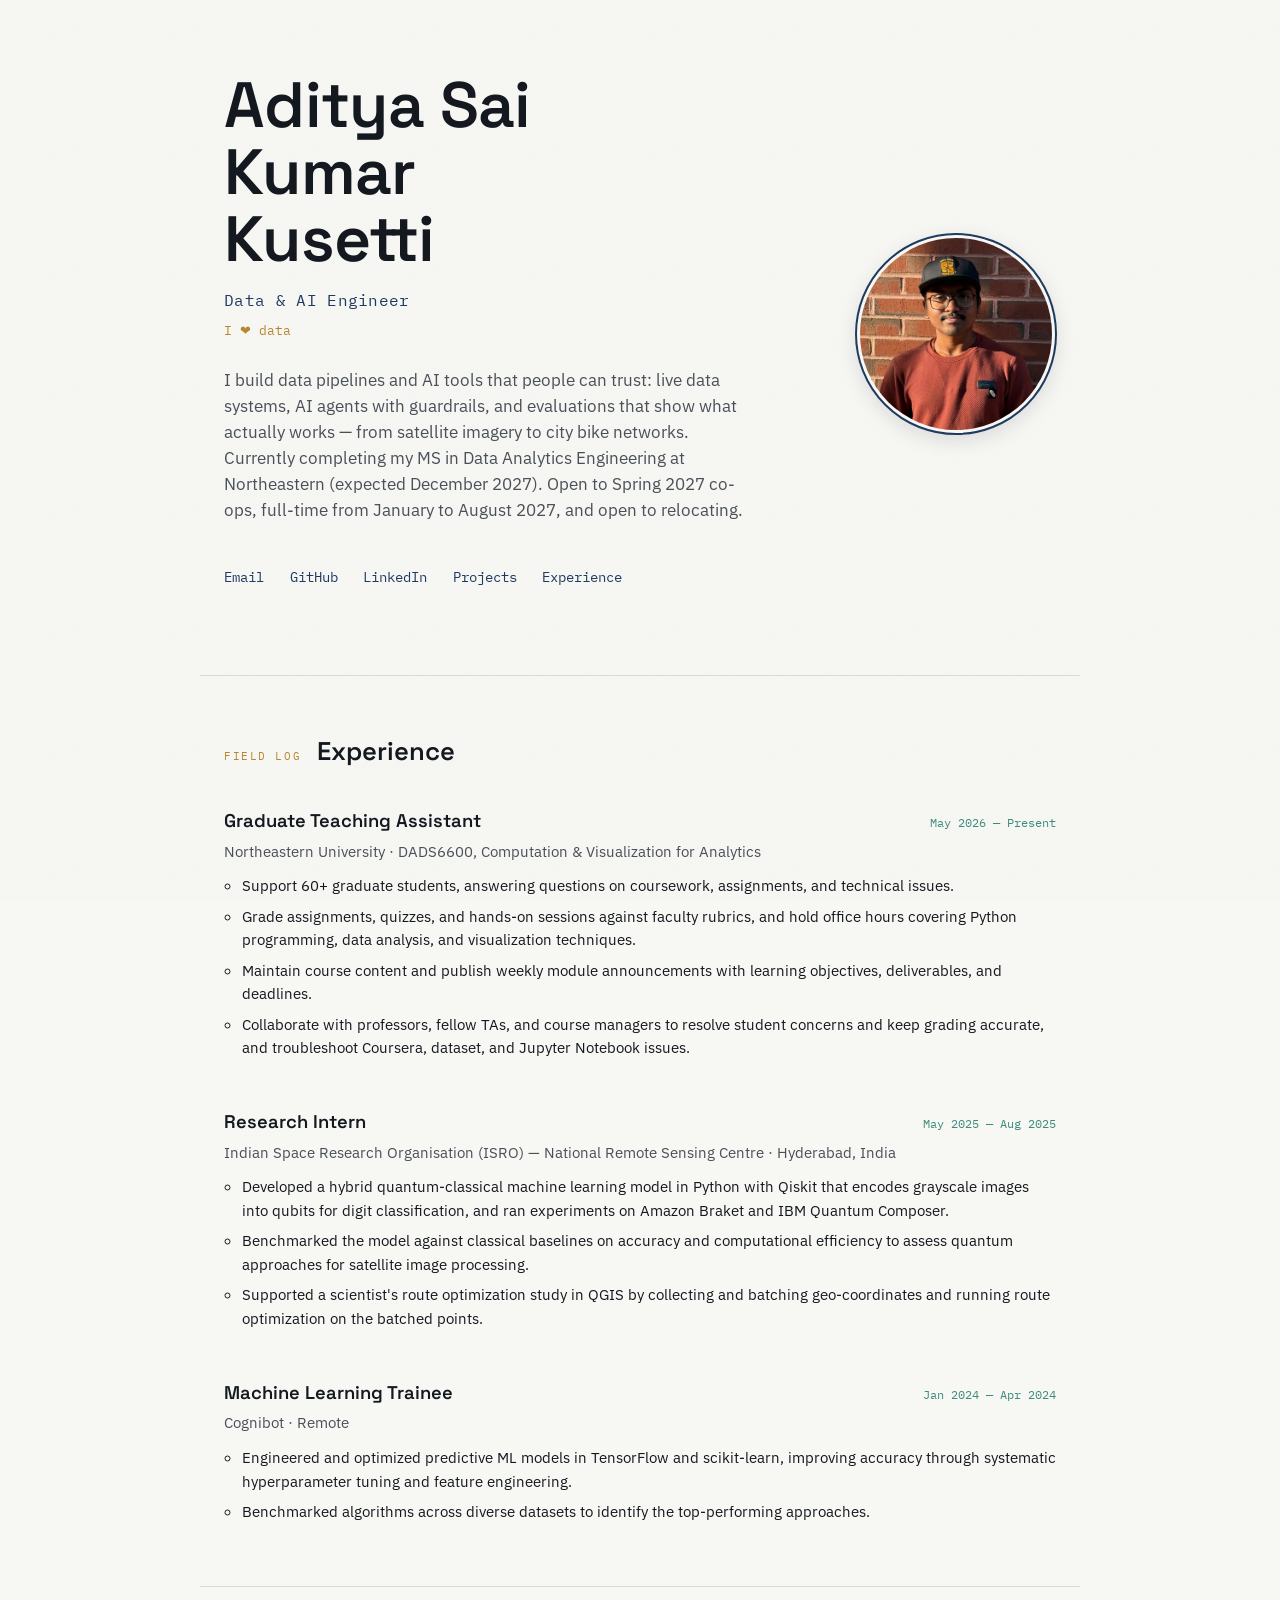
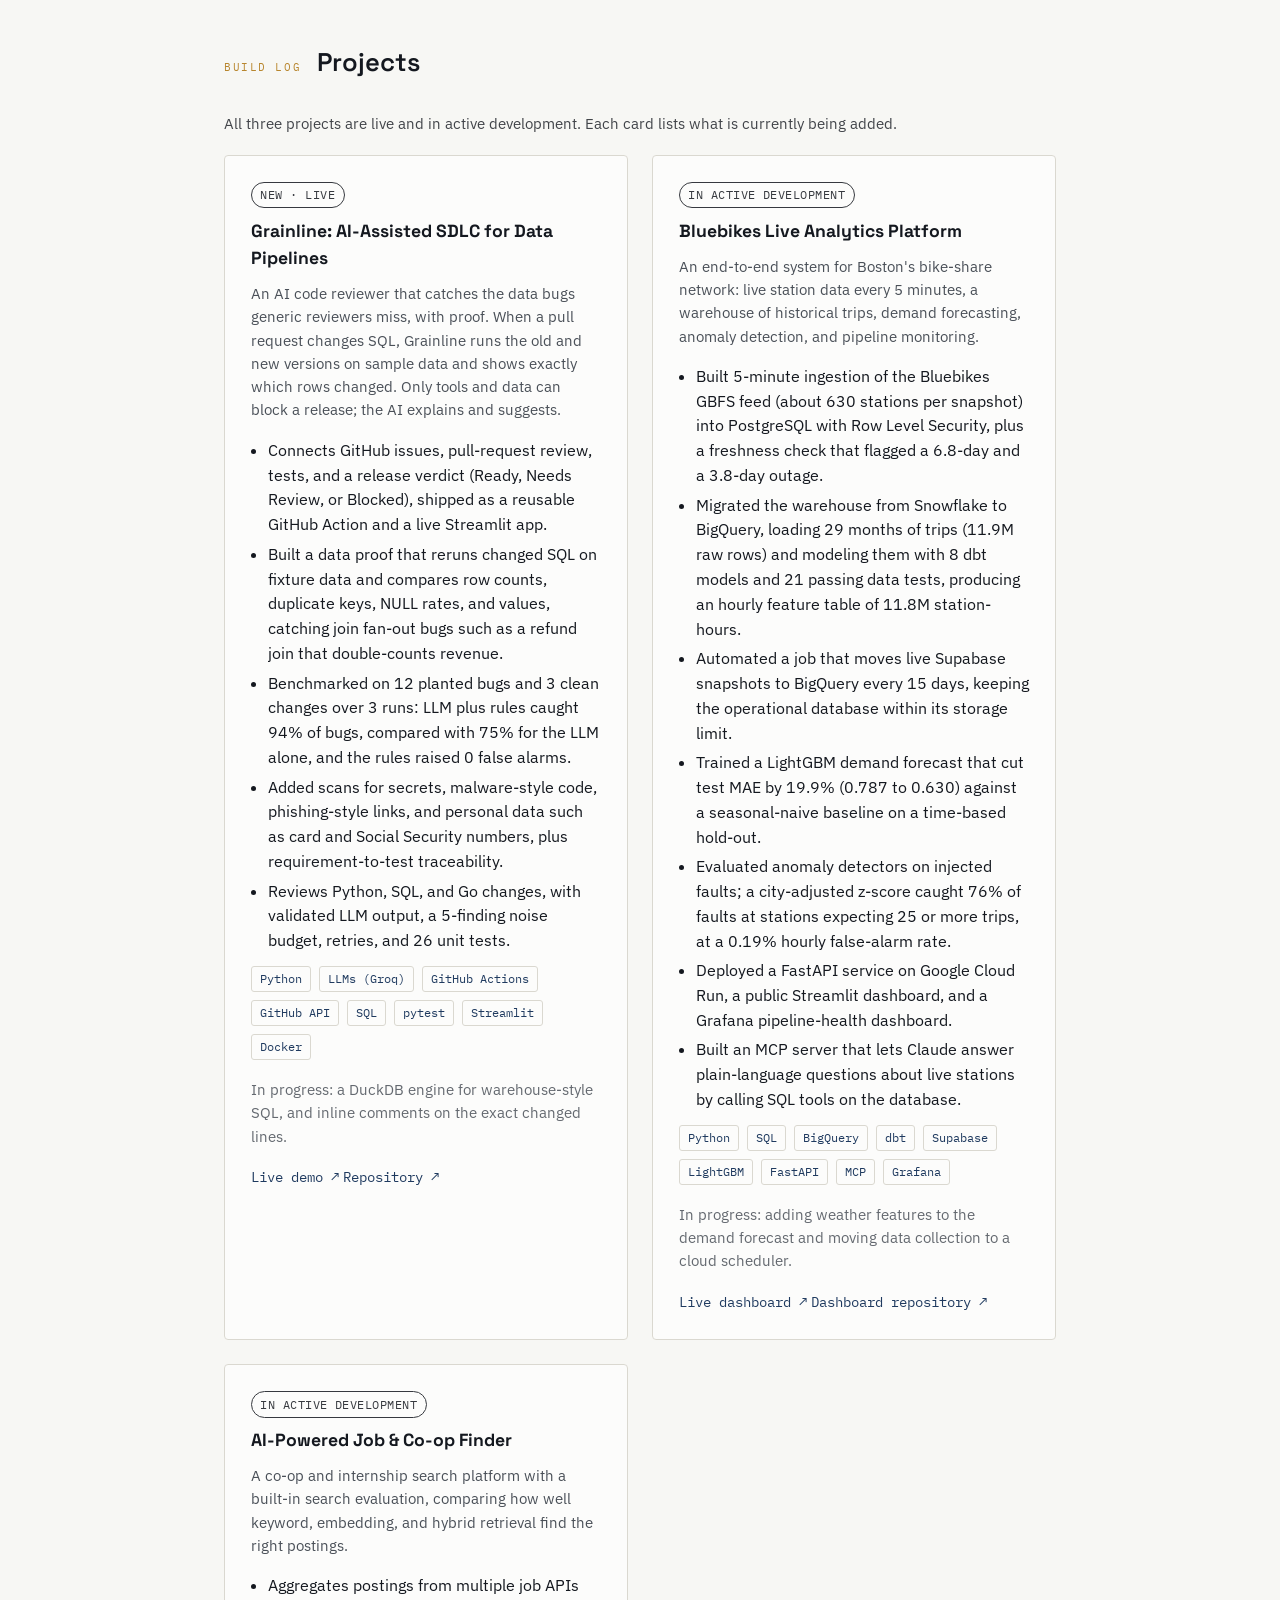
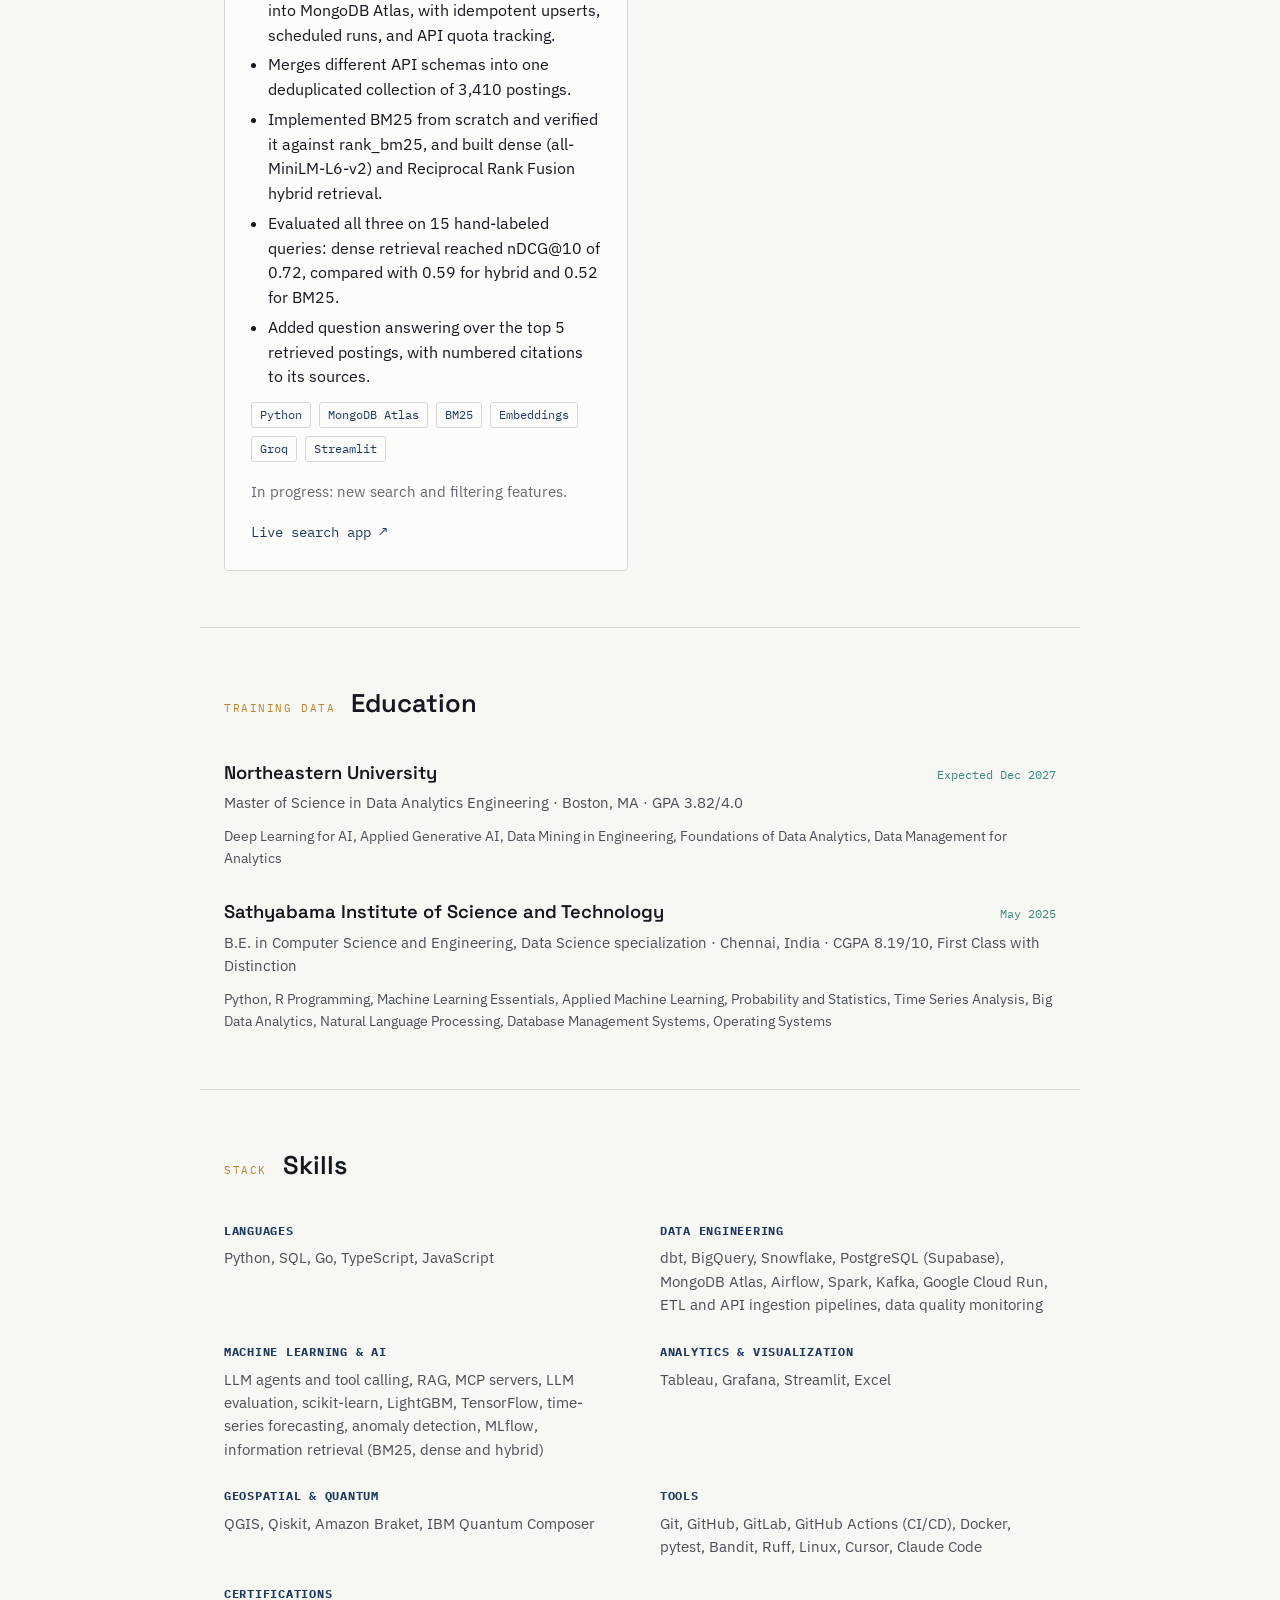
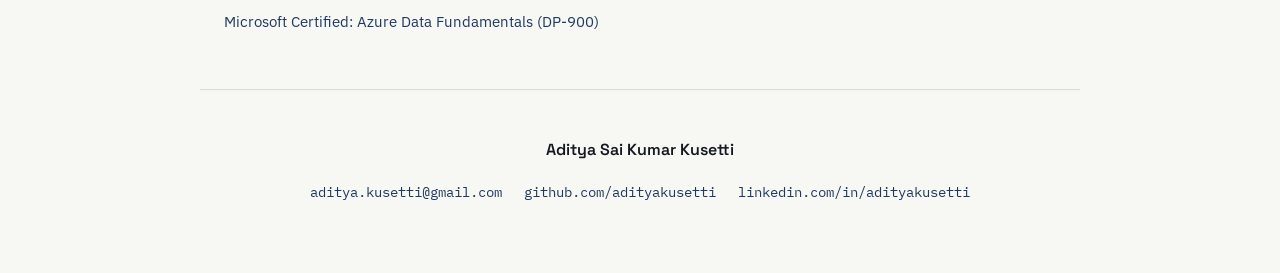
==== commit 07bf3017: "Add files via upload" ====
--- a/index.html
+++ b/index.html
@@ -3,8 +3,8 @@
 <head>
 <meta charset="UTF-8">
 <meta name="viewport" content="width=device-width, initial-scale=1.0">
-<title>Aditya Sai Kumar Kusetti — Data Analytics Engineer</title>
-<meta name="description" content="Portfolio of Aditya Sai Kumar Kusetti, Data Analytics Engineer — data pipelines, forecasting, anomaly detection, and search projects.">
+<title>Aditya Sai Kumar Kusetti — Data &amp; AI Engineer</title>
+<meta name="description" content="Portfolio of Aditya Sai Kumar Kusetti, Data &amp; AI Engineer — data pipelines, AI code review, forecasting, and search projects.">
 
 <!-- Favicon -->
 <link rel="icon" type="image/png" href="favicon.png">
@@ -12,13 +12,13 @@
 
 <!-- Social preview (LinkedIn, Slack, iMessage, etc.) -->
 <meta property="og:type" content="website">
-<meta property="og:title" content="Aditya Sai Kumar Kusetti — Data Analytics Engineer">
-<meta property="og:description" content="Portfolio — data pipelines, forecasting, anomaly detection, and search projects.">
+<meta property="og:title" content="Aditya Sai Kumar Kusetti — Data &amp; AI Engineer">
+<meta property="og:description" content="Portfolio — data pipelines, AI code review, forecasting, and search projects.">
 <meta property="og:image" content="https://kusettiaditya.me/og-image.png">
 <meta property="og:url" content="https://kusettiaditya.me/">
 <meta name="twitter:card" content="summary_large_image">
-<meta name="twitter:title" content="Aditya Sai Kumar Kusetti — Data Analytics Engineer">
-<meta name="twitter:description" content="Portfolio — data pipelines, forecasting, anomaly detection, and search projects.">
+<meta name="twitter:title" content="Aditya Sai Kumar Kusetti — Data &amp; AI Engineer">
+<meta name="twitter:description" content="Portfolio — data pipelines, AI code review, forecasting, and search projects.">
 <meta name="twitter:image" content="https://kusettiaditya.me/og-image.png">
 
 <link rel="preconnect" href="https://fonts.googleapis.com">
@@ -52,9 +52,9 @@
 <header class="hero">
   <div class="hero-text">
     <h1 class="hero-name">Aditya Sai Kumar<br>Kusetti</h1>
-    <p class="hero-role">Data Analytics Engineer</p>
+    <p class="hero-role">Data &amp; AI Engineer</p>
     <p class="hero-tagline">I ❤ data</p>
-    <p class="hero-bio">I build data pipelines, forecasting and anomaly detection models, and search systems that turn raw data — from satellite imagery to city bike networks — into decisions people can act on. Currently completing my MS in Data Analytics Engineering at Northeastern (expected December 2027).</p>
+    <p class="hero-bio">I build data pipelines and AI tools that people can trust: live data systems, AI agents with guardrails, and evaluations that show what actually works — from satellite imagery to city bike networks. Currently completing my MS in Data Analytics Engineering at Northeastern (expected December 2027). Open to Spring 2027 co-ops, full-time from January to August 2027, and open to relocating.</p>
     <nav class="hero-links">
       <a href="mailto:aditya.kusetti@gmail.com">Email</a>
       <a href="https://github.com/adityakusetti" target="_blank" rel="noopener">GitHub</a>
@@ -124,8 +124,29 @@
       <span class="section-eyebrow">BUILD LOG</span>
       <h2 class="section-title">Projects</h2>
     </div>
-    <p class="section-note">Both projects are live and in active development. Each card lists what is currently being added.</p>
+    <p class="section-note">All three projects are live and in active development. Each card lists what is currently being added.</p>
     <div class="project-grid">
+
+      <article class="project-card">
+        <span class="status-badge">New · Live</span>
+        <h3>Grainline: AI-Assisted SDLC for Data Pipelines</h3>
+        <p>An AI code reviewer that catches the data bugs generic reviewers miss, with proof. When a pull request changes SQL, Grainline runs the old and new versions on sample data and shows exactly which rows changed. Only tools and data can block a release; the AI explains and suggests.</p>
+        <ul class="highlights">
+          <li>Connects GitHub issues, pull-request review, tests, and a release verdict (Ready, Needs Review, or Blocked), shipped as a reusable GitHub Action and a live Streamlit app.</li>
+          <li>Built a data proof that reruns changed SQL on fixture data and compares row counts, duplicate keys, NULL rates, and values, catching join fan-out bugs such as a refund join that double-counts revenue.</li>
+          <li>Benchmarked on 12 planted bugs and 3 clean changes over 3 runs: LLM plus rules caught 94% of bugs, compared with 75% for the LLM alone, and the rules raised 0 false alarms.</li>
+          <li>Added scans for secrets, malware-style code, phishing-style links, and personal data such as card and Social Security numbers, plus requirement-to-test traceability.</li>
+          <li>Reviews Python, SQL, and Go changes, with validated LLM output, a 5-finding noise budget, retries, and 26 unit tests.</li>
+        </ul>
+        <ul class="tech-list">
+          <li>Python</li><li>LLMs (Groq)</li><li>GitHub Actions</li><li>GitHub API</li><li>SQL</li><li>pytest</li><li>Streamlit</li><li>Docker</li>
+        </ul>
+        <p class="status-note">In progress: a DuckDB engine for warehouse-style SQL, and inline comments on the exact changed lines.</p>
+        <div class="project-links">
+          <a href="https://grainline-ai.streamlit.app" class="project-link" target="_blank" rel="noopener">Live demo ↗</a>
+          <a href="https://github.com/adityakusetti/Grainline" class="project-link" target="_blank" rel="noopener">Repository ↗</a>
+        </div>
+      </article>
 
       <article class="project-card">
         <span class="status-badge">In active development</span>
@@ -133,13 +154,15 @@
         <p>An end-to-end system for Boston's bike-share network: live station data every 5 minutes, a warehouse of historical trips, demand forecasting, anomaly detection, and pipeline monitoring.</p>
         <ul class="highlights">
           <li>Built 5-minute ingestion of the Bluebikes GBFS feed (about 630 stations per snapshot) into PostgreSQL with Row Level Security, plus a freshness check that flagged a 6.8-day and a 3.8-day outage.</li>
-          <li>Loaded 29 months of trips (11.9M raw rows) into BigQuery and modeled them with 8 dbt models and 21 passing data tests, producing an hourly feature table of 11.8M station-hours.</li>
+          <li>Migrated the warehouse from Snowflake to BigQuery, loading 29 months of trips (11.9M raw rows) and modeling them with 8 dbt models and 21 passing data tests, producing an hourly feature table of 11.8M station-hours.</li>
+          <li>Automated a job that moves live Supabase snapshots to BigQuery every 15 days, keeping the operational database within its storage limit.</li>
           <li>Trained a LightGBM demand forecast that cut test MAE by 19.9% (0.787 to 0.630) against a seasonal-naive baseline on a time-based hold-out.</li>
           <li>Evaluated anomaly detectors on injected faults; a city-adjusted z-score caught 76% of faults at stations expecting 25 or more trips, at a 0.19% hourly false-alarm rate.</li>
           <li>Deployed a FastAPI service on Google Cloud Run, a public Streamlit dashboard, and a Grafana pipeline-health dashboard.</li>
+          <li>Built an MCP server that lets Claude answer plain-language questions about live stations by calling SQL tools on the database.</li>
         </ul>
         <ul class="tech-list">
-          <li>Python</li><li>SQL</li><li>BigQuery</li><li>dbt</li><li>LightGBM</li><li>FastAPI</li><li>Grafana</li>
+          <li>Python</li><li>SQL</li><li>BigQuery</li><li>dbt</li><li>Supabase</li><li>LightGBM</li><li>FastAPI</li><li>MCP</li><li>Grafana</li>
         </ul>
         <p class="status-note">In progress: adding weather features to the demand forecast and moving data collection to a cloud scheduler.</p>
         <div class="project-links">
@@ -190,8 +213,8 @@
           <h3>Sathyabama Institute of Science and Technology</h3>
           <span class="entry-date">May 2025</span>
         </div>
-        <p class="entry-org">B.E. in Computer Science and Engineering, Data Science specialization · Chennai, India · CGPA 8.1/10, First Class with Distinction</p>
-        <p class="edu-courses">Python, Machine Learning, Database Management Systems, Operating Systems</p>
+        <p class="entry-org">B.E. in Computer Science and Engineering, Data Science specialization · Chennai, India · CGPA 8.19/10, First Class with Distinction</p>
+        <p class="edu-courses">Python, R Programming, Machine Learning Essentials, Applied Machine Learning, Probability and Statistics, Time Series Analysis, Big Data Analytics, Natural Language Processing, Database Management Systems, Operating Systems</p>
       </li>
     </ul>
   </section>
@@ -204,15 +227,15 @@
     <div class="skill-groups">
       <div class="skill-group">
         <h3>Languages</h3>
-        <p>Python, SQL, TypeScript, JavaScript</p>
+        <p>Python, SQL, Go, TypeScript, JavaScript</p>
       </div>
       <div class="skill-group">
         <h3>Data Engineering</h3>
-        <p>dbt, BigQuery, PostgreSQL (Supabase), MongoDB Atlas, Airflow, Spark, Kafka, Google Cloud Run, ETL and API ingestion pipelines, data quality monitoring</p>
+        <p>dbt, BigQuery, Snowflake, PostgreSQL (Supabase), MongoDB Atlas, Airflow, Spark, Kafka, Google Cloud Run, ETL and API ingestion pipelines, data quality monitoring</p>
       </div>
       <div class="skill-group">
         <h3>Machine Learning &amp; AI</h3>
-        <p>scikit-learn, LightGBM, TensorFlow, time-series forecasting, anomaly detection, MLflow, LLMs (Groq), information retrieval (BM25, dense and hybrid)</p>
+        <p>LLM agents and tool calling, RAG, MCP servers, LLM evaluation, scikit-learn, LightGBM, TensorFlow, time-series forecasting, anomaly detection, MLflow, information retrieval (BM25, dense and hybrid)</p>
       </div>
       <div class="skill-group">
         <h3>Analytics &amp; Visualization</h3>
@@ -224,7 +247,7 @@
       </div>
       <div class="skill-group">
         <h3>Tools</h3>
-        <p>Git, GitHub, GitLab, GitHub Actions (CI/CD), Linux, Cursor, Claude Code</p>
+        <p>Git, GitHub, GitLab, GitHub Actions (CI/CD), Docker, pytest, Bandit, Ruff, Linux, Cursor, Claude Code</p>
       </div>
       <div class="skill-group">
         <h3>Certifications</h3>
